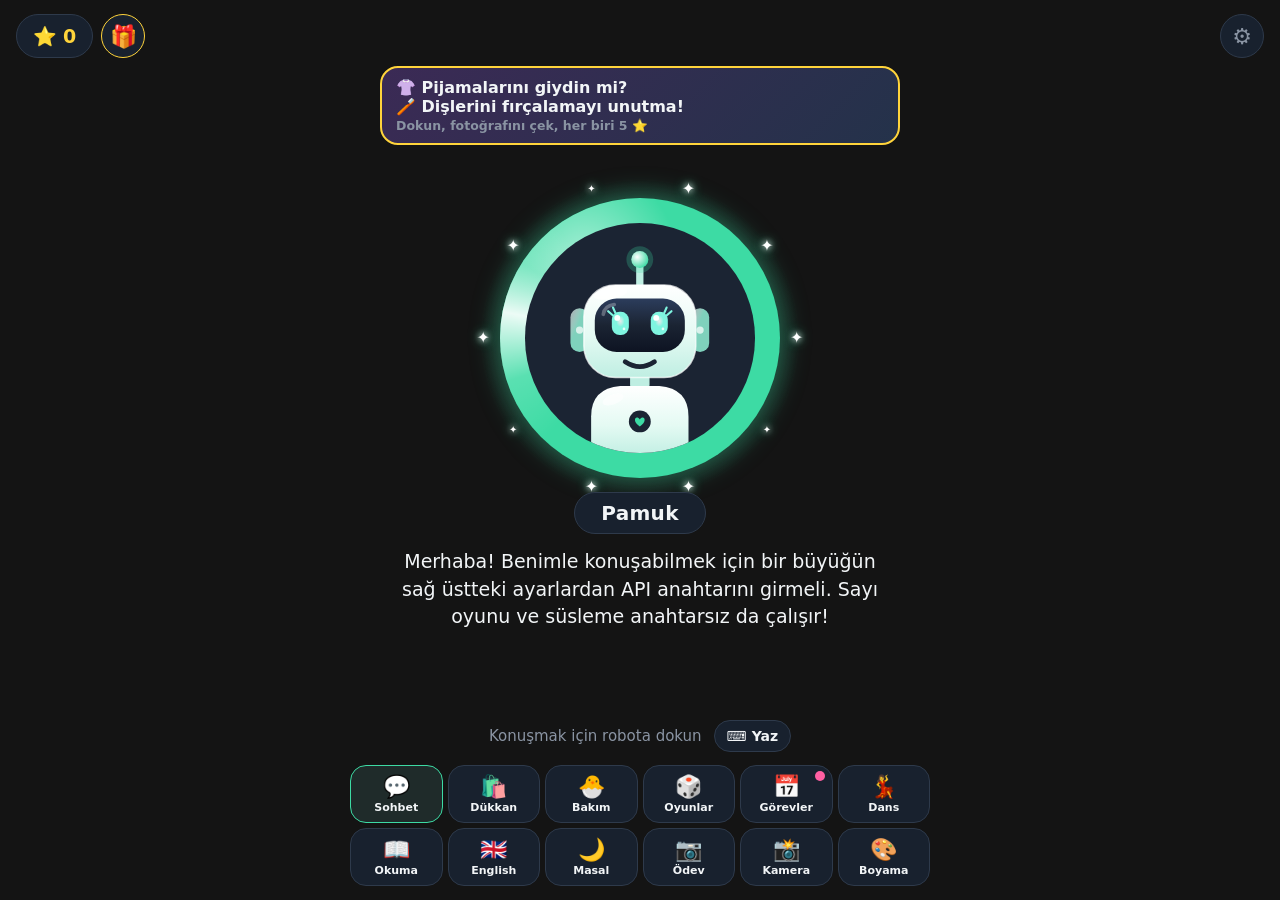
==== assets/index.html @ 16201711 "Oyun animasyonları, okul geneli 1. yazılı tarihleri Co-Authored-By: Claude Opus 5.5 <noreply@anthrop" ====
<!doctype html>
<html lang="tr">
<head>
<meta charset="utf-8">
<meta name="viewport" content="width=device-width, initial-scale=1, maximum-scale=1, user-scalable=no">
<title>Robot Arkadaşım</title>
<style>
  :root {
    --bg: #141414;
    --ring: #3ddba4;
    --ring-glow-base: rgba(61,219,164,.38);
    --ring-listen: #4fb3ff;
    --ring-think: #ffc857;
    --disc: #1b2433;
    --head: #e4faf3;
    --head-shade: #bfeee2;
    --ear: #7fd1bc;
    --visor: #1b2433;
    --eye: #7ff5e0;
    --cheek: #ff9fb8;
    --acc2: #3ddba4;
    --gold: #ffd43b;
    --text: #f2f5f7;
    --muted: #8a94a3;
    --pill: #18212e;
    --pill-border: #2e3a4b;
    --panel: #1a1f27;
    --ring-color: var(--ring);
    --ring-glow: var(--ring-glow-base);
  }
  * { box-sizing: border-box; -webkit-tap-highlight-color: transparent; user-select: none; }
  html, body { margin: 0; height: 100%; background: var(--bg); color: var(--text);
    font-family: "Nunito", "Roboto", system-ui, sans-serif; overflow: hidden; }
  body { display: flex; flex-direction: column; align-items: center; justify-content: center;
    padding: 64px 16px 205px; transition: background .8s; }
  button { font-family: inherit; }

  .top { position: fixed; top: 14px; left: 16px; right: 16px; display: flex; justify-content: space-between; align-items: center; z-index: 2; }
  .gear { width: 44px; height: 44px; border-radius: 50%; border: 1px solid var(--pill-border); background: var(--pill);
    color: var(--muted); display: grid; place-items: center; font-size: 22px; }
  .stars { height: 44px; padding: 0 16px; border-radius: 999px; border: 1px solid var(--pill-border); background: var(--pill);
    color: var(--gold); font-size: 19px; font-weight: 800; display: flex; align-items: center; gap: 6px; }
  .stars.pop { animation: pop .5s ease-out; }
  @keyframes pop { 40% { transform: scale(1.25) } }

  .stage { position: relative; display: flex; flex-direction: column; align-items: center; }
  .bot { position: relative; width: min(60vw, 280px, 38vh); aspect-ratio: 1; animation: float 4s ease-in-out infinite; }
  @keyframes float { 0%,100% { transform: translateY(0) } 50% { transform: translateY(-10px) } }
  .glow { position: absolute; inset: -8%; border-radius: 50%;
    background: radial-gradient(circle, var(--ring-glow) 40%, transparent 70%);
    animation: breathe 3s ease-in-out infinite; }
  @keyframes breathe { 0%,100% { opacity: .5; transform: scale(.96) } 50% { opacity: 1; transform: scale(1.03) } }
  .ring { position: absolute; inset: 0; border-radius: 50%; background: var(--ring-color);
    box-shadow: 0 0 30px var(--ring-glow); transition: background .4s, box-shadow .4s, transform .08s; }
  .disc { position: absolute; inset: 9%; border-radius: 50%; background: var(--disc); overflow: hidden; }
  /* Sparkly ring: a light sweep circles the ring (the disc hides the middle), the glow breathes, and stars twinkle around it. */
  #bot .ring { overflow: hidden; animation: ringGlow 2.6s ease-in-out infinite; }
  #bot .ring::after { content: ""; position: absolute; inset: -2px; border-radius: 50%;
    background: conic-gradient(from 0deg, transparent 0 62%, rgba(255,255,255,.15) 70%, rgba(255,255,255,.9) 78%, rgba(255,255,255,.15) 84%, transparent 90%);
    animation: sweep 3.2s linear infinite; }
  #bot .ring::before { content: ""; position: absolute; inset: 0; border-radius: 50%;
    background: radial-gradient(circle at 30% 22%, rgba(255,255,255,.55), transparent 32%); }
  @keyframes sweep { to { transform: rotate(360deg) } }
  @keyframes ringGlow { 0%,100% { box-shadow: 0 0 18px var(--ring-glow), 0 0 2px #fff inset; } 50% { box-shadow: 0 0 46px var(--ring-glow), 0 0 90px var(--ring-glow), 0 0 4px #fff inset; } }
  .sparkles { position: absolute; inset: -6%; pointer-events: none; animation: sweep 24s linear infinite; }
  .sparkles i { position: absolute; width: 16px; height: 16px; margin: -8px; font-style: normal; animation: twinkleStar 2.2s ease-in-out infinite; }
  .sparkles i::before { content: "✦"; position: absolute; inset: 0; color: #fff; font-size: 16px; line-height: 16px; text-align: center;
    text-shadow: 0 0 6px #fff, 0 0 12px var(--ring-color); }
  .sparkles i.s::before { font-size: 10px; }
  @keyframes twinkleStar { 0%,100% { opacity: 0; transform: scale(.3) rotate(0) } 45%,55% { opacity: 1; transform: scale(1.15) rotate(45deg) } }
  body.sleeping .sparkles, body.sleeping #bot .ring::after { display: none; }
  svg.face { position: absolute; inset: 0; width: 100%; height: 100%; }
  .head-group { transform-origin: 100px 110px; animation: tilt 6s ease-in-out infinite; }
  @keyframes tilt { 0%,100% { transform: rotate(0) } 30% { transform: rotate(-4deg) } 60% { transform: rotate(3deg) } }
  .antenna-tip { animation: blinkTip 2s ease-in-out infinite; }
  @keyframes blinkTip { 0%,100% { opacity: .75 } 50% { opacity: 1; filter: brightness(1.25) } }
  .eyes { transform-origin: 100px 104px; animation: blink 4.5s infinite; }
  @keyframes blink { 0%,92%,100% { transform: scaleY(1) } 95% { transform: scaleY(.1) } }
  .pupils { transition: transform .3s; }
  .cheeks { opacity: 0; transition: opacity .3s; }

  body.listening { --ring-color: var(--ring-listen); --ring-glow: rgba(79,179,255,.4); }
  body.listening .eyes { animation: none; }
  body.listening .eye { transform-box: fill-box; transform-origin: center; transform: scale(1.15); }
  body.thinking { --ring-color: var(--ring-think); --ring-glow: rgba(255,200,87,.35); }
  body.thinking .pupils { animation: look 1.6s ease-in-out infinite; }
  @keyframes look { 0%,100% { transform: translate(-4px,-3px) } 50% { transform: translate(4px,-3px) } }
  body.thinking .ring { animation: spinPulse 1.2s linear infinite; }
  @keyframes spinPulse { 0%,100% { transform: scale(1) } 50% { transform: scale(1.03) } }
  body.speaking .head-group { animation: talkBob .5s ease-in-out infinite; }
  body.speaking .cheeks { opacity: .55; }
  @keyframes talkBob { 0%,100% { transform: translateY(0) } 50% { transform: translateY(-2px) } }
  body.fx-happy .bot { animation: hop .45s ease-out 2; }
  @keyframes hop { 0%,100% { transform: translateY(0) scale(1) } 40% { transform: translateY(-18px) scale(1.04) } }
  body.fx-happy .eye { transform-box: fill-box; transform-origin: center; transform: scaleY(.35); }
  body.fx-happy .cheeks { opacity: .8; }
  body.fx-wow .eye { transform-box: fill-box; transform-origin: center; transform: scale(1.3); }
  body.fx-giggle .head-group { animation: giggle .12s linear infinite; }
  @keyframes giggle { 0%,100% { transform: rotate(-3deg) } 50% { transform: rotate(3deg) } }

  /* bedtime */
  body.night { --bg: #0b1020; --ring-color: #8b7cf6; --ring-glow: rgba(139,124,246,.28); }
  body.night .eye { transform-box: fill-box; transform-origin: center; transform: scaleY(.6); }
  .sky { position: fixed; inset: 0; pointer-events: none; opacity: 0; transition: opacity 1s; }
  body.night .sky { opacity: 1; }
  .sky i { position: absolute; width: 3px; height: 3px; border-radius: 50%; background: #fff; animation: twinkle 3s ease-in-out infinite; }
  @keyframes twinkle { 0%,100% { opacity: .2 } 50% { opacity: .9 } }
  body.sleeping .bot { animation: float 7s ease-in-out infinite; }
  body.sleeping .glow { opacity: .3; animation: none; }
  .zzz { position: absolute; top: 4%; right: 6%; font-size: 26px; font-weight: 800; color: #c4b5fd; display: none; }
  body.sleeping .zzz { display: block; animation: zzz 2.4s ease-in-out infinite; }
  @keyframes zzz { 0% { opacity: 0; transform: translate(0,10px) scale(.7) } 50% { opacity: 1 } 100% { opacity: 0; transform: translate(14px,-24px) scale(1.1) } }

  .name { margin-top: 14px; padding: 8px 26px; border-radius: 999px; background: var(--pill);
    border: 1px solid var(--pill-border); font-weight: 800; font-size: 20px; letter-spacing: .3px; color: var(--text); }

  .bubble { margin-top: 14px; min-height: 56px; max-height: 26vh; overflow-y: auto; max-width: 520px; width: 100%;
    text-align: center; font-size: 19px; line-height: 1.45; padding: 0 8px; }
  .bubble .you { color: var(--muted); font-size: 15px; display: block; margin-bottom: 6px; }
  .bubble .big { font-size: 44px; font-weight: 800; letter-spacing: 1px; }
  .score { color: var(--muted); font-size: 15px; margin-top: 4px; }

  .dock { position: fixed; bottom: 0; left: 0; right: 0; padding: 0 0 14px; }
  .status { display: flex; align-items: center; justify-content: center; gap: 12px; padding: 0 16px 10px; min-height: 48px; }
  .hint { color: var(--muted); font-size: 15px; text-align: center; }
  .thumb { width: 44px; height: 44px; border-radius: 10px; object-fit: cover; border: 2px solid var(--ring); display: none; }
  .thumb.show { display: block; }
  /* Two fixed rows, no sideways scrolling: a slightly moving finger used to scroll the row instead of pressing the button. */
  .modes { display: grid; grid-template-columns: repeat(6, 1fr); gap: 5px; padding: 0 10px; max-width: 600px; margin: 0 auto; }
  .mode { display: flex; flex-direction: column; align-items: center; justify-content: center; gap: 2px; min-width: 0; min-height: 58px;
    padding: 7px 2px 6px; border-radius: 16px; border: 1px solid var(--pill-border); background: var(--pill); color: var(--text);
    font-size: 11px; font-weight: 700; white-space: nowrap; touch-action: manipulation; transition: transform .08s; overflow: hidden; }
  .mode:active { transform: scale(.92); background: #24303f; }
  .mode b { font-size: 22px; line-height: 1.1; font-weight: 400; }
  button { touch-action: manipulation; }
  .mode.on { border-color: var(--ring); background: #1f2b2a; }

  /* sheets */
  .sheet { position: fixed; inset: 0; background: rgba(0,0,0,.6); display: none; align-items: flex-end; justify-content: center; z-index: 10; }
  .sheet.open { display: flex; }
  .panel { width: 100%; max-width: 560px; max-height: 92vh; overflow-y: auto; background: var(--panel);
    border-radius: 22px 22px 0 0; padding: 22px 16px 28px; user-select: text; }
  .panel h2 { margin: 0 0 6px; font-size: 20px; }
  .panel h3 { margin: 22px 0 0; font-size: 15px; color: var(--ring); text-transform: uppercase; letter-spacing: .6px; }
  .panel label { display: block; font-size: 14px; color: var(--muted); margin: 14px 0 6px; }
  .panel input, .panel select { width: 100%; padding: 12px; font-size: 16px; border-radius: 12px;
    border: 1px solid var(--pill-border); background: #10141a; color: var(--text); user-select: text; }
  .panel input[type=range] { padding: 0; }
  .panel .row { display: flex; gap: 10px; }
  .panel .row > div { flex: 1; min-width: 0; }
  .panel small { display: block; color: var(--muted); margin-top: 6px; line-height: 1.4; }
  .btns { display: flex; gap: 10px; margin-top: 18px; }
  .btn { flex: 1; padding: 14px; border-radius: 14px; border: 0; font-size: 16px; font-weight: 700; }
  .btn.primary { background: var(--ring); color: #10141a; }
  .btn.ghost { background: #2a3240; color: var(--text); }
  .link { color: var(--ring); background: none; border: 0; padding: 0; font-size: 14px; margin-top: 10px; }
  .chips { display: flex; flex-wrap: wrap; gap: 8px; margin-top: 8px; }
  .chip { padding: 8px 12px; border-radius: 999px; background: #2a3240; color: var(--text); border: 0; font-size: 14px; }
  .mem { display: flex; align-items: center; gap: 8px; padding: 8px 0; border-bottom: 1px solid #252c38; font-size: 15px; }
  .mem span { flex: 1; }
  .mem button { background: #2a3240; color: var(--muted); border: 0; border-radius: 8px; width: 32px; height: 32px; font-size: 16px; }

  .swatches { display: flex; flex-wrap: wrap; gap: 12px; margin-top: 10px; }
  .swatch { width: 46px; height: 46px; border-radius: 50%; border: 3px solid transparent; }
  .swatch.on { border-color: #fff; }
  .grid { display: grid; grid-template-columns: repeat(auto-fill, minmax(96px, 1fr)); gap: 10px; margin-top: 10px; }
  .tile { border-radius: 16px; background: #222936; border: 2px solid transparent; padding: 12px 6px; text-align: center; color: var(--text); font-size: 13px; font-weight: 700; }
  .tile b { display: block; font-size: 32px; font-weight: 400; margin-bottom: 4px; }
  .tile.on { border-color: var(--ring); }
  .tile.locked { opacity: .45; }
  .tile small { color: var(--muted); font-weight: 600; margin-top: 2px; }
  .preview { width: 140px; aspect-ratio: 1; position: relative; margin: 6px auto 0; }

  .gift { width: 44px; height: 44px; border-radius: 50%; border: 1px solid var(--gold); background: var(--pill); font-size: 22px;
    display: none; place-items: center; animation: wiggle 1.2s ease-in-out infinite; }
  .gift.show { display: grid; }
  @keyframes wiggle { 0%,100% { transform: rotate(0) } 20% { transform: rotate(-14deg) } 40% { transform: rotate(12deg) } 60% { transform: rotate(-6deg) } }
  .topLeft { display: flex; gap: 8px; }

  /* shop */
  .tabs { display: flex; gap: 8px; margin-top: 12px; overflow-x: auto; }
  .tab { flex: none; padding: 9px 14px; border-radius: 999px; border: 0; background: #2a3240; color: var(--text); font-size: 15px; font-weight: 700; }
  .tab.on { background: var(--ring); color: #10141a; }
  .shopPreview { width: 170px; aspect-ratio: 1; position: relative; margin: 8px auto 0; }
  .price { color: var(--gold); font-weight: 800; }
  .tile.owned small { color: var(--ring); }
  .tile { position: relative; }
  .newTag { position: absolute; top: 6px; right: 6px; font-style: normal; font-size: 10px; font-weight: 900; letter-spacing: .5px;
    background: #ff5fa2; color: #fff; border-radius: 6px; padding: 2px 5px; }
  .shopBar { position: sticky; bottom: -28px; background: var(--panel); padding: 12px 0 4px; }

  /* memory game */
  .cards { display: grid; grid-template-columns: repeat(4, 1fr); gap: 10px; margin-top: 14px; }
  .card { aspect-ratio: 3/4; border-radius: 14px; border: 0; font-size: 34px; background: linear-gradient(135deg, var(--ring), #a78bfa);
    color: transparent; transition: transform .25s; }
  .card.up, .card.done { background: #f8f9fa; color: initial; transform: rotateY(180deg) scaleX(-1); }
  .card.done { opacity: .55; }

  /* pet beside the robot */
  .pet { position: absolute; right: -16%; bottom: -2%; font-size: clamp(34px, 12vw, 58px); line-height: 1; z-index: 3; display: none;
    animation: petBob 1.7s ease-in-out infinite; filter: drop-shadow(0 5px 4px rgba(0,0,0,.45)); background: none; border: 0; padding: 0; }
  .pet.show { display: block; }
  @keyframes petBob { 0%,100% { transform: translateY(0) rotate(-4deg) } 50% { transform: translateY(-8px) rotate(4deg) } }
  body.dancing .pet { animation: petDance .45s ease-in-out infinite; }
  @keyframes petDance { 0%,100% { transform: translateY(0) rotate(-14deg) } 50% { transform: translateY(-18px) rotate(14deg) } }
  .heartPop { position: fixed; font-size: 26px; pointer-events: none; z-index: 25; animation: heartUp 1.2s ease-out forwards; }
  @keyframes heartUp { to { transform: translateY(-90px) scale(1.4); opacity: 0; } }
  .mode { position: relative; }
  .mode .dot { position: absolute; top: 5px; right: 7px; width: 10px; height: 10px; border-radius: 50%; background: #ff5fa2; box-shadow: 0 0 0 2px var(--pill); display: none; }
  .mode .dot.show { display: block; }

  /* care */
  .careTop { display: flex; gap: 14px; align-items: center; margin-top: 10px; }
  .careBot { width: 120px; flex: none; aspect-ratio: 1; position: relative; }
  .careBot.sleepy svg .eyes { display: none; }
  .careBot.sleepy svg .sleep-eyes { display: inline; }
  .bars { flex: 1; display: flex; flex-direction: column; gap: 10px; }
  .bar { font-size: 14px; font-weight: 700; }
  .bar .track { height: 12px; border-radius: 99px; background: #10141a; margin-top: 4px; overflow: hidden; }
  .bar .fill { height: 100%; border-radius: 99px; transition: width .5s; }
  .flyFood { position: fixed; font-size: 40px; z-index: 30; pointer-events: none; transition: transform .7s cubic-bezier(.4,-0.3,.6,1), opacity .7s; }

  /* painting */
  .paintCanvas { width: 100%; aspect-ratio: 1; background: #fff; border-radius: 16px; touch-action: none; display: block; margin-top: 10px; }
  .colors { display: flex; flex-wrap: wrap; gap: 8px; margin-top: 10px; }
  .colors button { width: 36px; height: 36px; border-radius: 50%; border: 3px solid transparent; }
  .colors button.on { border-color: #fff; transform: scale(1.12); }
  .tools { display: flex; gap: 8px; margin-top: 10px; flex-wrap: wrap; }
  .tools button { flex: 1; min-width: 70px; padding: 10px 6px; border-radius: 12px; border: 0; background: #2a3240; color: var(--text); font-size: 14px; font-weight: 700; }
  .tools button.on { background: var(--ring); color: #10141a; }

  /* tasks & routine */
  .task { display: flex; align-items: center; gap: 12px; padding: 12px; border-radius: 14px; background: #222936; margin-top: 8px; }
  .task b { font-size: 28px; font-weight: 400; }
  .task .info { flex: 1; font-size: 15px; font-weight: 700; }
  .task .info small { display: block; color: var(--muted); font-weight: 600; margin-top: 2px; }
  .task.done { background: #1f3a32; }
  .task .check { font-size: 22px; }
  .routineItem { width: 100%; text-align: left; border: 0; color: var(--text); }

  /* story books */
  .book { display: flex; gap: 12px; align-items: center; padding: 12px; border-radius: 14px; background: #222936; margin-top: 8px; width: 100%; border: 0; color: var(--text); text-align: left; }
  .book b { font-size: 26px; font-weight: 400; letter-spacing: 2px; }
  .book span { flex: 1; font-weight: 700; }
  .book small { display: block; color: var(--muted); font-weight: 600; }
  .reader .cover { text-align: center; font-size: 48px; letter-spacing: 6px; margin: 6px 0; }
  .reader h2 { text-align: center; }
  .reader p { font-size: 17px; line-height: 1.6; margin: 8px 0; }
  .reader p.kid { color: #ffb3d9; font-style: italic; }

  /* number pad for the number game (when the microphone doesn't catch the answer) */
  .numpad { display: none; grid-template-columns: repeat(7, 1fr); gap: 5px; padding: 0 10px 8px; max-width: 600px; margin: 0 auto; }
  body.numpadOn .numpad { display: grid; }
  body.numpadOn { padding-bottom: 290px; }
  body.numpadOn .status { display: none; }
  .numpad button { border: 1px solid var(--pill-border); background: #222936; color: var(--text); border-radius: 12px; font-size: 21px; font-weight: 800; padding: 8px 0; touch-action: manipulation; }
  .numpad button:active { transform: scale(.92); }
  .numpad .ok { background: var(--ring); color: #10141a; grid-column: span 2; }
  .sayNow { font-size: 18px; font-weight: 800; color: var(--ring-listen); margin-top: 6px; animation: pulseSay 1s ease-in-out infinite; }
  @keyframes pulseSay { 50% { transform: scale(1.12); } }
  .heard { color: var(--muted); font-size: 14px; margin-top: 4px; }

  /* routine reminder on the main screen */
  .reminder { position: fixed; top: 66px; left: 16px; right: 16px; max-width: 520px; margin: 0 auto; z-index: 3; display: none;
    background: linear-gradient(135deg, #3b2a55, #24324a); border: 2px solid var(--gold); border-radius: 18px; padding: 10px 14px;
    color: var(--text); font-size: 16px; font-weight: 800; text-align: left; animation: remind 1.6s ease-in-out infinite; }
  .reminder.show { display: block; }
  .reminder small { display: block; font-weight: 600; color: var(--muted); font-size: 12.5px; margin-top: 2px; }
  @keyframes remind { 0%,100% { box-shadow: 0 0 0 0 rgba(255,212,59,.5); } 50% { box-shadow: 0 0 0 8px rgba(255,212,59,0); } }
  body.reminding .stage { margin-top: 70px; }
  /* During the number game the reminder shrinks to one line and the robot gets smaller to make room for the keys. */
  body.numpadOn .reminder { padding: 6px 12px; font-size: 13.5px; white-space: nowrap; overflow: hidden; text-overflow: ellipsis; }
  body.numpadOn .reminder br { display: none; }
  body.numpadOn .reminder small { display: none; }
  body.numpadOn.reminding .stage { margin-top: 34px; }
  body.numpadOn .bot { width: min(50vw, 230px, 28vh); }

  /* typing instead of talking, and the English/Turkish microphone switch */
  .miniBtn { border: 1px solid var(--pill-border); background: var(--pill); color: var(--text); border-radius: 999px; padding: 7px 12px; font-size: 14px; font-weight: 700; display: none; flex: none; }
  .miniBtn.show { display: inline-block; }
  .typeRow { display: none; gap: 8px; padding: 0 12px 8px; max-width: 600px; margin: 0 auto; }
  body.typing .typeRow { display: flex; }
  .typeRow input { flex: 1; min-width: 0; padding: 12px 14px; font-size: 17px; border-radius: 14px; border: 1px solid var(--pill-border); background: #10141a; color: var(--text); user-select: text; }
  .typeRow button { border: 0; border-radius: 14px; background: var(--ring); color: #10141a; font-size: 20px; padding: 0 18px; font-weight: 800; }

  /* tap games */
  .qText { font-size: 19px; font-weight: 800; line-height: 1.45; margin: 12px 0; text-align: center; }
  .qEmoji { font-size: 72px; text-align: center; line-height: 1.1; margin-top: 6px; }
  .choices { display: grid; grid-template-columns: 1fr 1fr; gap: 10px; margin-top: 8px; }
  .choice { padding: 16px 8px; min-height: 64px; font-size: 16px; font-weight: 700; border-radius: 16px; border: 2px solid transparent; background: #222936; color: var(--text); touch-action: manipulation; }
  .choice.big { font-size: 44px; padding: 8px; }
  .choice.right { background: #2b8a3e; border-color: #8ce99a; }
  .choice.wrong { background: #a61e4d; }
  .explain { display: block; text-align: center; margin-top: 10px; font-size: 15px; color: var(--muted); }
  .slots { display: flex; justify-content: center; gap: 6px; flex-wrap: wrap; margin: 12px 0; min-height: 52px; }
  .slot { width: 40px; height: 48px; border-radius: 10px; border: 2px dashed var(--pill-border); display: grid; place-items: center; font-size: 24px; font-weight: 900; }
  .slot.filled { border-style: solid; border-color: var(--ring); }
  .slots.shake { animation: shake .4s; }
  @keyframes shake { 25% { transform: translateX(-8px) } 75% { transform: translateX(8px) } }
  .tiles { display: flex; justify-content: center; gap: 8px; flex-wrap: wrap; }
  .tileL { width: 46px; height: 52px; border-radius: 12px; border: 0; background: #ffd43b; color: #1b2433; font-size: 24px; font-weight: 900; box-shadow: 0 4px 0 #f08c00; touch-action: manipulation; }
  .tileL:disabled { opacity: .25; box-shadow: none; }
  .pads { display: grid; grid-template-columns: 1fr 1fr; gap: 12px; margin: 14px auto 0; max-width: 340px; }
  .pad { aspect-ratio: 1; border-radius: 26px; border: 0; opacity: .45; transition: opacity .1s, transform .1s; touch-action: manipulation; }
  .pad.lit { opacity: 1; transform: scale(1.05); box-shadow: 0 0 30px currentColor; }
  .figure { position: fixed; top: 64px; left: 12px; right: 12px; max-width: 460px; margin: 0 auto; z-index: 6; display: none;
    background: #fff; color: #1b2433; border-radius: 18px; padding: 10px 10px 8px; box-shadow: 0 10px 30px rgba(0,0,0,.45); }
  .figure.show { display: block; animation: pop .3s ease-out; }
  .figure svg { display: block; width: 100%; height: auto; max-height: 40vh; }
  .figure.big svg { max-height: 78vh; }
  .figure .figX { position: absolute; top: 6px; right: 6px; width: 34px; height: 34px; border-radius: 50%; border: 0; background: #1b2433; color: #fff; font-size: 18px; }
  .figure small { display: block; text-align: center; color: #667; font-size: 12px; margin-top: 4px; }
  .examCard { background: rgba(255,255,255,.06); border-radius: 16px; padding: 12px; margin-top: 12px; }
  .examCard.national { background: rgba(255,212,59,.1); }
  .examCard.soon { box-shadow: 0 0 0 2px #ffd43b inset; }
  .examCard small { display: block; margin-top: 4px; }
  .examTop { display: flex; justify-content: space-between; align-items: center; gap: 8px; font-size: 16px; }
  .examDays { background: #ffd43b; color: #1b2433; font-weight: 800; border-radius: 999px; padding: 3px 10px; font-size: 13px; white-space: nowrap; }
  .examPlan { margin-top: 8px; font-weight: 700; color: #b2f2bb; }
  .chips { display: flex; flex-wrap: wrap; gap: 6px; margin-top: 8px; }
  .chip { border: 0; border-radius: 999px; padding: 7px 11px; background: rgba(255,255,255,.12); color: inherit; font: inherit; font-size: 13px; }
  .chip.on { background: #3ddba4; color: #1b2433; font-weight: 800; }
  .unitHead { margin: 14px 0 0; font-size: 15px; opacity: .85; }
  .topicTabs { display: flex; gap: 8px; overflow-x: auto; margin-top: 10px; padding-bottom: 4px; }

  /* party effects */
  .party { position: fixed; inset: 0; pointer-events: none; z-index: 5; overflow: hidden; display: none; }
  body.partying .party { display: block; }
  body.arOn .party { z-index: 35; }
  .lights { position: absolute; inset: -60%; opacity: .4; animation: sweep 5s linear infinite; will-change: transform;
    background: conic-gradient(from 0deg, rgba(255,0,140,.35), transparent 12%, rgba(0,200,255,.35) 25%, transparent 37%, rgba(255,220,0,.35) 50%, transparent 62%, rgba(120,255,120,.35) 75%, transparent 87%, rgba(255,0,140,.35)); }
  /* Soft spots drawn with gradients instead of blur filters and blend modes, which are very slow on phones. */
  .spot { position: absolute; width: 80vw; height: 80vw; border-radius: 50%; opacity: .5; animation: spotMove 2.6s ease-in-out infinite alternate; will-change: transform; }
  .spot.a { background: radial-gradient(circle, rgba(255,79,216,.55), transparent 65%); left: -25vw; top: 8vh; }
  .spot.b { background: radial-gradient(circle, rgba(59,201,255,.55), transparent 65%); right: -25vw; top: 33vh; animation-delay: -1.3s; }
  @keyframes spotMove { to { transform: translate(30vw, -12vh) scale(1.2); } }
  .discoball { position: absolute; top: -4px; left: calc(50% - 30px); font-size: 60px; transform-origin: 50% -60px; animation: swing 1.1s ease-in-out infinite alternate; text-shadow: 0 0 14px #fff; will-change: transform; }
  @keyframes swing { from { transform: rotate(-14deg) } to { transform: rotate(14deg) } }
  .confetti { position: absolute; top: -20px; width: 8px; height: 14px; border-radius: 2px; animation: fall linear forwards; will-change: transform; }
  @keyframes fall { to { transform: translateY(115vh) rotate(800deg); } }
  .balloon { position: absolute; bottom: -70px; font-size: 44px; animation: rise 6s linear forwards; will-change: transform; }
  @keyframes rise { to { transform: translateY(-125vh) translateX(40px) rotate(10deg); } }
  #bot .ring.beat { transform: scale(1.07); }
  .party.beat .flashBg { opacity: .14; }
  /* Over the live camera only the light-weight effects stay. */
  body.arOn .lights, body.arOn .spot, body.arOn .flashBg { display: none; }
  body.arOn .discoball { text-shadow: none; }
  .flashBg { position: absolute; inset: 0; background: #fff; opacity: 0; transition: opacity .12s; }
  body.dancing.d2 .bot, body.dancing.d2 .arBody { animation: hopSpin .9s ease-in-out infinite; }
  @keyframes hopSpin { 0%,100% { transform: translateY(0) rotate(0) } 25% { transform: translateY(-20px) rotate(-9deg) } 50% { transform: translateY(0) rotate(0) } 75% { transform: translateY(-20px) rotate(9deg) } }
  body.dancing.d3 .bot, body.dancing.d3 .arBody { animation: sideStep .8s ease-in-out infinite; }
  @keyframes sideStep { 0%,100% { transform: translateX(-18px) rotate(-6deg) } 50% { transform: translateX(18px) rotate(6deg) } }

  /* camera view: the robot standing in the real world */
  .ar { position: fixed; inset: 0; z-index: 30; background: #000; display: none; touch-action: none; }
  body.arOn .ar { display: block; }
  .ar video { position: absolute; inset: 0; width: 100%; height: 100%; object-fit: cover; }
  .arStage { position: absolute; inset: 0; }
  .arBot { position: absolute; left: 0; top: 0; transform-origin: 50% 100%; }
  .arBody { width: 100%; animation: float 3s ease-in-out infinite; transform-origin: 50% 90%; }
  .arBody svg.face { position: static; display: block; width: 100%; height: auto; }
  .arFlip { transition: transform .25s; }
  .arShadow { position: absolute; left: 18%; right: 18%; bottom: -3%; height: 9%; border-radius: 50%; background: radial-gradient(rgba(0,0,0,.45), transparent 70%); }
  .arBot.jump .arBody { animation: hop .45s ease-out 2; }
  .arBot.walking .arBody { animation: sideStep .7s ease-in-out infinite; }
  body.dancing.d1 .arBody { animation: dance .46s ease-in-out infinite; }
  .arTop { position: absolute; top: 12px; left: 12px; right: 12px; display: flex; align-items: center; gap: 10px; z-index: 40; }
  .arTop button { width: 46px; height: 46px; border-radius: 50%; border: 0; background: rgba(0,0,0,.5); color: #fff; font-size: 22px; flex: none; }
  .arTop span { flex: 1; text-align: center; color: #fff; font-size: 14px; text-shadow: 0 1px 4px #000; }
  .arBar { position: absolute; left: 10px; right: 10px; bottom: 14px; display: grid; grid-template-columns: repeat(6, 1fr); gap: 6px; z-index: 40; }
  .arBar button { border: 0; border-radius: 16px; background: rgba(0,0,0,.55); color: #fff; font-size: 11.5px; font-weight: 700; padding: 8px 2px 6px; display: flex; flex-direction: column; align-items: center; gap: 2px; }
  .arBar button b { font-size: 22px; font-weight: 400; }
  .arBar button.on { background: rgba(61,219,164,.75); color: #10141a; }
  .arFlash { position: absolute; inset: 0; background: #fff; opacity: 0; pointer-events: none; z-index: 45; transition: opacity .3s; }
  .arFlash.go { opacity: .9; transition: none; }
  .arShot { position: absolute; inset: 0; z-index: 50; background: rgba(0,0,0,.85); display: none; flex-direction: column; align-items: center; justify-content: center; padding: 16px; gap: 10px; }
  .arShot.show { display: flex; }
  .arShot img { max-width: 100%; max-height: 72vh; border-radius: 16px; border: 3px solid #fff; }
  .arShot small { color: #fff; text-align: center; }
  .arMsg { position: absolute; left: 16px; right: 16px; top: 40%; text-align: center; color: #fff; font-size: 17px; line-height: 1.5; z-index: 41; }

  /* dance */
  body.dancing .bot { animation: dance .46s ease-in-out infinite; }
  @keyframes dance { 0%,100% { transform: rotate(-9deg) translateY(0) } 50% { transform: rotate(9deg) translateY(-16px) } }
  body.dancing .ring { animation: hue 1.8s linear infinite; }
  @keyframes hue { to { filter: hue-rotate(360deg) } }
  body.dancing .eye { transform-box: fill-box; transform-origin: center; transform: scaleY(.35); }
  .notes { position: fixed; inset: 0; pointer-events: none; }
  .notes span { position: absolute; font-size: 28px; animation: noteUp 2.2s ease-out forwards; }
  @keyframes noteUp { from { opacity: 1; transform: translateY(0) } to { opacity: 0; transform: translateY(-160px) rotate(25deg) } }

  .celebrate { position: fixed; inset: 0; display: none; align-items: center; justify-content: center; z-index: 20; pointer-events: none; }
  .celebrate.show { display: flex; }
  .celebrate div { background: var(--panel); border: 2px solid var(--gold); border-radius: 24px; padding: 22px 30px; text-align: center;
    animation: celebrateIn .5s cubic-bezier(.2,1.6,.4,1); box-shadow: 0 10px 40px rgba(0,0,0,.5); }
  .celebrate b { display: block; font-size: 64px; }
  .celebrate span { font-size: 20px; font-weight: 800; }
  @keyframes celebrateIn { from { transform: scale(.3); opacity: 0 } }
</style>
<script src="robot.js"></script>
<script src="sfx.js"></script>
</head>
<body>
  <div class="sky" id="sky"></div>
  <div class="top">
    <div class="topLeft">
      <button class="stars" id="stars" aria-label="Yıldızlar ve rozetler">⭐ <span id="starCount">0</span></button>
      <button class="gift" id="gift" aria-label="Günlük hediye">🎁</button>
    </div>
    <button class="gear" id="gear" aria-label="Ebeveyn ayarları">⚙</button>
  </div>

  <div class="stage">
    <div class="bot" id="bot">
      <div class="glow"></div>
      <div class="ring" id="ring"></div>
      <div class="disc" id="disc"></div>
      <div class="sparkles" id="sparkles"></div>
      <div class="zzz">z z</div>
      <button class="pet" id="pet" aria-label="Evcil hayvan"></button>
    </div>
    <button class="name" id="name" aria-label="Robotun adını değiştir">Pamuk</button>
  </div>

  <button class="reminder" id="reminder"></button>
  <div class="figure" id="figure"><button class="figX" id="figX" aria-label="Şekli kapat">✕</button><div id="figBody"></div><small>Büyütmek için dokun</small></div>
  <div class="bubble" id="bubble"></div>

  <div class="dock">
    <div class="typeRow" id="typeRow"><input id="typeBox" placeholder="Buraya yaz…" autocomplete="off" enterkeyhint="send"><button id="typeSend" aria-label="Gönder">➤</button></div>
    <div class="numpad" id="numpad">
      <button>1</button><button>2</button><button>3</button><button>4</button><button>5</button><button>6</button><button data-k="del">⌫</button>
      <button>7</button><button>8</button><button>9</button><button>0</button><button data-k="neg">−</button><button class="ok" data-k="ok">✓</button>
    </div>
    <div class="status">
      <img class="thumb" id="thumb" alt="Ödev fotoğrafı">
      <button class="miniBtn" id="langBtn">🎤 English</button>
      <div class="hint" id="hint">Konuşmak için robota dokun</div>
      <button class="miniBtn" id="typeBtn" aria-label="Yazarak cevap ver">⌨️ Yaz</button>
    </div>
    <div class="modes" id="modes">
      <button class="mode on" data-mode="chat"><b>💬</b>Sohbet</button>
      <button class="mode" id="shopBtn"><b>🛍️</b>Dükkan</button>
      <button class="mode" id="careBtn"><b>🐣</b>Bakım<i class="dot" id="careDot"></i></button>
      <button class="mode" id="gamesBtn"><b>🎲</b>Oyunlar</button>
      <button class="mode" id="tasksBtn"><b>📅</b>Görevler<i class="dot" id="tasksDot"></i></button>
      <button class="mode" id="danceBtn"><b>💃</b>Dans</button>
      <button class="mode" data-mode="read"><b>📖</b>Okuma</button>
      <button class="mode" data-mode="english"><b>🇬🇧</b>English</button>
      <button class="mode" id="storyBtn" data-group="story cowrite"><b>🌙</b>Masal</button>
      <button class="mode" id="cam"><b>📷</b>Ödev</button>
      <button class="mode" id="arBtn"><b>📸</b>Kamera</button>
      <button class="mode" id="paintBtn"><b>🎨</b>Boyama</button>
    </div>
  </div>

  <div class="notes" id="notes"></div>
  <div class="party" id="party"><div class="flashBg"></div><div class="lights"></div><div class="spot a"></div><div class="spot b"></div><div class="discoball">🪩</div><div id="partyBits"></div></div>

  <!-- camera view -->
  <div class="ar" id="ar">
    <video id="arVideo" autoplay playsinline muted></video>
    <div class="arStage" id="arStage">
      <div class="arBot" id="arBot"><div class="arShadow"></div><div class="arFlip" id="arFlipBox"><div class="arBody" id="arBody"></div></div><div class="pet" id="arPet" style="right:-30%;bottom:-4%"></div></div>
    </div>
    <div class="arMsg" id="arMsg"></div>
    <div class="arTop"><button id="arClose" aria-label="Kapat">✕</button><span id="arHint">Robotu sürükle · iki parmakla büyüt</span><button id="arSwitch" aria-label="Kamerayı çevir">🔄</button></div>
    <div class="arBar">
      <button data-ar="dance"><b>💃</b>Dans</button>
      <button data-ar="wave"><b>👋</b>Selam</button>
      <button data-ar="walk"><b>🚶</b>Gez</button>
      <button data-ar="smaller"><b>➖</b>Küçült</button>
      <button data-ar="bigger"><b>➕</b>Büyüt</button>
      <button data-ar="photo"><b>📸</b>Foto</button>
    </div>
    <div class="arFlash" id="arFlash"></div>
    <div class="arShot" id="arShot"><img id="arShotImg" alt="Robotlu fotoğraf"><small id="arShotMsg"></small><button class="btn ghost" id="arShotClose" style="flex:none;padding:12px 30px">Tamam</button></div>
  </div>
  <div class="celebrate" id="celebrate"><div><b id="celIcon">🏆</b><span id="celText"></span></div></div>

  <!-- stars & badges (for the child) -->
  <div class="sheet" id="badgeSheet">
    <div class="panel">
      <h2>⭐ <span id="badgeStars">0</span> yıldızın var</h2>
      <small id="nextUnlock"></small>
      <h3>Rozetler</h3>
      <div class="grid" id="badgeGrid"></div>
      <div class="btns"><button class="btn primary" data-close>Kapat</button></div>
    </div>
  </div>

  <!-- clothes shop (for the child) -->
  <div class="sheet" id="shopSheet">
    <div class="panel">
      <h2>🛍️ Pamuk'un Dükkanı · <span class="price">⭐ <span id="shopCoins">0</span></span></h2>
      <div class="shopPreview"><div class="ring" style="inset:0"></div><div class="disc" id="shopDisc"></div><div class="pet" id="shopPet"></div></div>
      <div class="tabs" id="shopTabs">
        <button class="tab on" data-tab="outfit">👗 Kıyafet</button>
        <button class="tab" data-tab="head">🎀 Baş</button>
        <button class="tab" data-tab="face">👓 Yüz</button>
        <button class="tab" data-tab="pet">🐾 Hayvan</button>
        <button class="tab" data-tab="color">🎨 Renk</button>
      </div>
      <div id="shopBody"></div>
      <div class="shopBar">
        <div class="btns" style="margin-top:0">
          <button class="btn ghost" id="shopClose">Kapat</button>
          <button class="btn primary" id="shopAction" style="display:none"></button>
        </div>
      </div>
    </div>
  </div>

  <!-- games -->
  <div class="sheet" id="gamesSheet">
    <div class="panel">
      <h2>🎲 Oyunlar</h2>
      <div class="grid">
        <button class="tile" data-mode="game"><b>🔢</b>Sayılar<small>Sayı soruları</small></button>
        <button class="tile" data-mode="riddle"><b>🧩</b>Bilmece<small>5 bilmece</small></button>
        <button class="tile" id="examBtn"><b>📝</b>Sınavlarım<small>Tüm dersler</small></button>
        <button class="tile" data-mode="letters"><b>🔤</b>Harfler<small>Harf ve kelime</small></button>
        <button class="tile" id="memoryBtn"><b>🃏</b>Hafıza<small>Eşini bul</small></button>
        <button class="tile" id="quizBtn"><b>🏆</b>Bilgi yarışması<small>~100 soru</small></button>
        <button class="tile" id="wordsBtn"><b>🇬🇧</b>Kelime kartları<small>İngilizce</small></button>
        <button class="tile" id="anagramBtn"><b>🔠</b>Kelime avı<small>Harfleri diz</small></button>
        <button class="tile" id="simonBtn"><b>🎨</b>Renk hafızası<small>Sırayı tekrarla</small></button>
        <button class="tile" id="lessonBtn"><b>🎓</b>Mini ders<small>6. sınıf konuları</small></button>
      </div>
      <div class="btns"><button class="btn ghost" data-close>Kapat</button></div>
    </div>
  </div>

  <!-- stories -->
  <div class="sheet" id="storySheet">
    <div class="panel">
      <h2>🌙 Masal</h2>
      <div class="grid">
        <button class="tile" data-mode="story"><b>🌙</b>Pamuk anlatsın<small>Uyku masalı</small></button>
        <button class="tile" data-mode="cowrite"><b>✍️</b>Birlikte yazalım<small>Sırayla anlatın</small></button>
        <button class="tile" id="booksBtn"><b>📚</b>Masallarım<small id="booksCount">0 masal</small></button>
      </div>
      <div class="btns"><button class="btn ghost" data-close>Kapat</button></div>
    </div>
  </div>
  <div class="sheet" id="booksSheet">
    <div class="panel">
      <h2>📚 Masallarım</h2>
      <div id="booksList"></div>
      <div class="btns"><button class="btn ghost" data-close>Kapat</button></div>
    </div>
  </div>
  <div class="sheet" id="readerSheet">
    <div class="panel reader">
      <div class="cover" id="readerCover"></div>
      <h2 id="readerTitle"></h2>
      <div id="readerText"></div>
      <div class="btns"><button class="btn ghost" id="readerDelete">🗑️ Sil</button><button class="btn primary" id="readerRead">🔊 Pamuk okusun</button></div>
      <div class="btns"><button class="btn ghost" data-close>Kapat</button></div>
    </div>
  </div>

  <!-- robot care -->
  <div class="sheet" id="careSheet">
    <div class="panel">
      <h2>🐣 <span id="careName">Pamuk'a</span> bak · <span class="price">⭐ <span id="careCoins">0</span></span></h2>
      <div class="careTop">
        <div class="careBot" id="careBot"><div class="ring" style="inset:0"></div><div class="disc" id="careDisc"></div></div>
        <div class="bars">
          <div class="bar">🍎 Tokluk<div class="track"><div class="fill" id="barHunger" style="background:#ff922b"></div></div></div>
          <div class="bar">⚡ Enerji<div class="track"><div class="fill" id="barEnergy" style="background:#4fb3ff"></div></div></div>
          <div class="bar">💖 Mutluluk<div class="track"><div class="fill" id="barJoy" style="background:#ff5fa2"></div></div></div>
        </div>
      </div>
      <small id="careMood"></small>
      <h3>Yiyecek ver</h3>
      <div class="grid" id="foodGrid"></div>
      <h3>Bakım</h3>
      <div class="tools">
        <button id="careSleep">😴 Uyut</button>
        <button id="careBath">🛁 Banyo</button>
        <button id="carePet">💕 Sev</button>
      </div>
      <div class="btns"><button class="btn ghost" data-close>Kapat</button></div>
    </div>
  </div>

  <!-- painting -->
  <div class="sheet" id="paintSheet">
    <div class="panel">
      <h2>🎨 Boyama</h2>
      <div class="tabs" id="paintPics"></div>
      <canvas class="paintCanvas" id="paintCanvas" width="600" height="600"></canvas>
      <div class="colors" id="paintColors"></div>
      <div class="tools">
        <button id="toolFill" class="on">🪣 Doldur</button>
        <button id="toolBrush">🖌️ Fırça</button>
        <button id="toolUndo">↩️ Geri</button>
        <button id="toolSave">💾 Kaydet</button>
      </div>
      <small id="paintMsg">Bir renk seç, boyamak istediğin yere dokun!</small>
      <div class="btns"><button class="btn ghost" data-close>Kapat</button></div>
    </div>
  </div>

  <!-- daily tasks & routine -->
  <div class="sheet" id="tasksSheet">
    <div class="panel">
      <h2>📅 Bugünün görevleri</h2>
      <div id="taskList"></div>
      <button class="btn primary" id="claimReward" style="width:100%;margin-top:12px;display:none">🎁 Ödülünü al!</button>
      <h3 id="routineTitle">Rutin</h3>
      <div id="routineList"></div>
      <small id="routineNote"></small>
      <div class="btns"><button class="btn ghost" data-close>Kapat</button></div>
    </div>
  </div>

  <!-- tap games share this sheet -->
  <div class="sheet" id="playSheet">
    <div class="panel">
      <h2 id="playTitle"></h2>
      <small id="playInfo"></small>
      <div id="playBody"></div>
      <div class="btns"><button class="btn ghost" id="playClose">Kapat</button></div>
    </div>
  </div>

  <!-- memory card game -->
  <div class="sheet" id="memorySheet">
    <div class="panel">
      <h2>🃏 Hafıza oyunu · <span class="price">⭐ <span id="memStars">0</span></span></h2>
      <small id="memoryInfo">Aynı resimleri bul! Kartlara dokun.</small>
      <div class="cards" id="cards"></div>
      <div class="btns"><button class="btn ghost" data-close>Kapat</button><button class="btn primary" id="memoryAgain">Yeniden</button></div>
    </div>
  </div>

  <!-- parent settings -->
  <div class="sheet" id="sheet">
    <div class="panel">
      <h2>Ebeveyn ayarları</h2>

      <h3>Yapay zeka</h3>
      <label for="apiKey">Claude API anahtarı</label>
      <input id="apiKey" type="password" placeholder="sk-ant-..." autocomplete="off">
      <small>console.anthropic.com adresinden alınır. Orada aylık harcama limiti koymanızı öneririm.</small>
      <label for="model">Model</label>
      <select id="model">
        <option value="claude-haiku-5-5">Haiku 5.5 (hızlı, ekonomik)</option>
        <option value="claude-sonnet-5-5">Sonnet 5.5 (dengeli)</option>
        <option value="claude-opus-5-5">Opus 5.5 (en akıllı, pahalı)</option>
      </select>

      <h3>Çocuk</h3>
      <div class="row">
        <div><label for="botName">Robotun adı</label><input id="botName"></div>
        <div><label for="kidName">Çocuğun adı</label><input id="kidName"></div>
      </div>
      <div class="row">
        <div><label for="birthday">Doğum günü</label><input id="birthday" type="date"></div>
        <div><label for="grade">Sınıfı</label>
          <select id="grade">
            <option value="0">Okul öncesi</option>
            <option value="1">1. sınıf</option><option value="2">2. sınıf</option><option value="3">3. sınıf</option>
            <option value="4">4. sınıf</option><option value="5">5. sınıf</option><option value="6">6. sınıf</option>
            <option value="7">7. sınıf</option><option value="8">8. sınıf</option>
          </select></div>
      </div>

      <div class="row">
        <div><label for="morningTime">Sabah rutini</label><input id="morningTime" type="time"></div>
        <div><label for="eveningTime">Akşam rutini</label><input id="eveningTime" type="time"></div>
      </div>
      <small>Yaş doğum gününden hesaplanır. Doğum gününde Pamuk sürpriz parti yapar ve özel bir elbise hediye eder.</small>

      <h3>Pamuk'a özel talimatlar</h3>
      <textarea id="parentRules" rows="4" style="width:100%;padding:12px;font-size:15px;border-radius:12px;border:1px solid var(--pill-border);background:#10141a;color:var(--text);font-family:inherit" placeholder="Örn: Bu hafta kesirler konusunu çalışıyor, sohbette ara sıra kesir soruları sor. Ekran süresine dikkat etmesini hatırlat."></textarea>
      <small>Buraya yazdıklarınız Pamuk'un davranışına eklenir. Uzaktan mesaj ve talimat için GitHub'daki assets/talimat.json dosyası kullanılır.</small>

      <h3>Robotun hafızası</h3>
      <small>Robot sohbetlerde öğrendiği önemli şeyleri burada not eder (sevdiği şeyler, evcil hayvanı, zorlandığı dersler). İstemediğinizi silebilirsiniz.</small>
      <div id="memList"></div>

      <h3>Ses</h3>
      <label>Ses tarzı</label>
      <div class="chips">
        <button class="chip" data-preset="abla">Tatlı abla</button>
        <button class="chip" data-preset="cocuk">Çocuk sesi</button>
        <button class="chip" data-preset="robot">Robot</button>
      </div>
      <label for="ttsProvider">Ses kaynağı</label>
      <select id="ttsProvider">
        <option value="phone">Telefonun sesi (ücretsiz)</option>
        <option value="eleven">ElevenLabs (en doğal, insan gibi)</option>
        <option value="google">Google Chirp 3 HD (çok doğal, aylık ücretsiz kota)</option>
      </select>
      <div id="phoneBox">
        <label for="voice">Türkçe ses</label>
        <select id="voice"></select>
        <small id="voiceHelp"></small>
        <button class="link" id="ttsSettings">Daha fazla ses için telefonun metin okuma ayarlarını aç</button>
      </div>
      <div id="cloudBox">
        <label for="cloudKey" id="cloudKeyLabel">API anahtarı</label>
        <input id="cloudKey" type="password" autocomplete="off">
        <small id="cloudHelp"></small>
        <label for="cloudVoice">Ses</label>
        <div class="row">
          <div style="flex:2"><select id="cloudVoice"></select></div>
          <div style="flex:1"><button class="btn ghost" id="loadVoices" style="padding:12px">Sesleri getir</button></div>
        </div>
      </div>
      <div class="row">
        <div><label for="rate">Konuşma hızı</label><input id="rate" type="range" min="0.6" max="1.5" step="0.05"></div>
        <div><label for="pitch">Ses inceliği</label><input id="pitch" type="range" min="0.6" max="2" step="0.05"></div>
      </div>
      <div class="row">
        <div><label for="fx">Komik ses efektleri</label>
          <select id="fx"><option value="1">Açık</option><option value="0">Kapalı</option></select></div>
        <div><label for="auto">Sürekli sohbet</label>
          <select id="auto"><option value="1">Açık</option><option value="0">Kapalı</option></select></div>
      </div>

      <h3>Ekranda gezen robot</h3>
      <label for="overlay">Robot diğer uygulamaların üstünde gezsin</label>
      <select id="overlay"><option value="0">Kapalı</option><option value="1">Açık</option></select>
      <small>Açınca telefon "diğer uygulamaların üzerinde göster" izni ister. Uygulama kapalıyken robot çoğunlukla uyur, arada uyanıp el sallar ve konuşur (gece 21:00-07:00 rahatsız etmez).
        Uyuyan robota dokun: uyanır. Uyanıkken dokun: küçülür / büyür. Çift dokun: konuşur. Uzun bas: uyur. Sürükleyerek taşınır. Kapatmak için buradan "Kapalı" seçin ya da bildirimden "Robotu kapat"a dokunun.
        Ana ekran widget'ı için: ana ekrana boş bir yere uzun basın → Widget'lar → Robot Arkadaşım.</small>
      <button class="link" id="battery">Robot yine de kapanıyorsa: pil kısıtlamasını kaldır</button>

      <h3>Güncellemeler</h3>
      <small>Yeni özellikler internetten kendiliğinden gelir, APK'yı yeniden yüklemeniz gerekmez. <span id="versionInfo"></span></small>
      <button class="link" id="checkUpdate">Şimdi güncellemeleri kontrol et</button>

      <div class="btns">
        <button class="btn ghost" id="test">Sesi dene</button>
        <button class="btn ghost" id="clear">Sohbeti sıfırla</button>
      </div>
      <div class="btns">
        <button class="btn ghost" id="cancel">Kapat</button>
        <button class="btn primary" id="save">Kaydet</button>
      </div>
    </div>
  </div>

<script>
  const A = window.Android || {
    // browser preview stub
    listen() { this.listenWith("tr-TR", "1500"); },
    listenWith() { setTimeout(() => onListenStart(), 200); setTimeout(() => onHeard(game ? String(game.q.ans) : "Merhaba, nasılsın?"), 1500); },
    stopListening() {}, speak(t) { this.speakWith(t, "tr", "1"); },
    speakWith(t) { onSpeakStart(); setTimeout(onSpeakEnd, 700); }, stopSpeaking() {},
    ask(s, m, e) { setTimeout(() => onAnswer("[yaşasın] Merhaba! [hatırla: En sevdiği renk mor] Mor çok güzel bir renk! {Purple} demek. [yıldız]"), 800); },
    get(k, d) { return localStorage.getItem(k) ?? d; }, set(k, v) { localStorage.setItem(k, v); },
    setVoice() {}, getVoice() { return "1.0,1.15,"; }, voices() { return "[]"; }, openTtsSettings() {},
    takePhoto() {}, overlayOn() { return false; }, setOverlay() {}, setLook() {}, openBatterySettings() {},
    cameraSupported() { return true; }, savePhoto() { setTimeout(() => onPhotoSaved("Önizleme: kaydedildi"), 200); },
    reloadApp() { location.reload(); }, checkUpdate() { setTimeout(() => onUpdateResult("Tarayıcı önizlemesi"), 200); }, versionInfo() { return "önizleme"; },
    loadCloudVoices(p) { setTimeout(() => onCloudVoices(JSON.stringify([{ id: "a", label: "Aoede · kadın · en doğal" }])), 300); }
  };

  const $ = (id) => document.getElementById(id);
  const body = document.body, bubble = $("bubble"), hint = $("hint"), ring = $("ring");
  const MODEL_DEFAULT = "claude-haiku-5-5";
  const pick = (arr) => arr[Math.floor(Math.random() * arr.length)];
  const today = () => new Date().toISOString().slice(0, 10);

  $("disc").innerHTML = ROBOT_SVG;
  $("shopDisc").innerHTML = ROBOT_SVG;
  const mouth = $("disc").querySelector(".mouth");
  // Twinkling stars spaced around the ring, each on its own rhythm.
  for (let i = 0; i < 10; i++) {
    const a = (i / 10) * Math.PI * 2, st = document.createElement("i");
    st.style.left = 50 + 50 * Math.cos(a) + "%"; st.style.top = 50 + 50 * Math.sin(a) + "%";
    st.style.animationDelay = (i * 0.37) % 2.2 + "s";
    if (i % 3 === 1) st.className = "s";
    $("sparkles").appendChild(st);
  }
  for (let i = 0; i < 40; i++) {
    const s = document.createElement("i");
    s.style.left = Math.random() * 100 + "%"; s.style.top = Math.random() * 70 + "%"; s.style.animationDelay = Math.random() * 3 + "s";
    $("sky").appendChild(s);
  }

  let state = "idle", mode = "chat", history = [], autoTurns = 0, mouthTimer = null, queue = [], pendingImage = null;
  let afterSpeak = null, rateMul = 1, sessionCounted = false, game = null, pendingNews = [];

  // ---------- stored data ----------
  function loadJson(key, def) { try { return JSON.parse(A.get(key, "") || "null") || def; } catch (e) { return def; } }
  // stars = everything ever earned (for badges); coins = stars left to spend in the shop.
  let stats = Object.assign({ stars: 0, read: 0, english: 0, stories: 0, photos: 0, perfect: 0, badges: [], weak: {}, tagDay: "", tagCount: 0,
    riddles: 0, memWins: 0, dances: 0, bought: 0, giftDay: "", memDay: "", memCount: 0,
    gameCorrect: 0, letters: 0, drawings: 0, feeds: 0, chats: 0, cowrites: 0, bdayYear: 0, daily: null, routine: null,
    quiz: 0, wordsOk: 0, simon5: 0, anagram: 0, lessons: 0 }, loadJson("stats", {}));
  if (stats.coins === undefined) stats.coins = stats.stars;
  if (!stats.owned) {
    // Accessories that older versions unlocked by star count are kept.
    stats.owned = ["fiyonk"];
    Object.entries({ cicek: 5, kulaklik: 10, sapka: 20, gozluk: 30, tac: 50 }).forEach(([k, v]) => { if (stats.stars >= v) stats.owned.push(k); });
  }
  let memories = loadJson("memories", []);
  let look = normalizeLook(loadJson("look", {}));
  const saveStats = () => A.set("stats", JSON.stringify(stats));
  const saveMemories = () => A.set("memories", JSON.stringify(memories));

  function ageOf(c) {
    const b = new Date(c.birthday + "T12:00:00"), n = new Date();
    if (isNaN(b)) return A.get("kidAge", "7");
    return n.getFullYear() - b.getFullYear() - (n.getMonth() < b.getMonth() || (n.getMonth() === b.getMonth() && n.getDate() < b.getDate()) ? 1 : 0);
  }
  const isBirthday = () => { const b = cfg().birthday; return !!b && b.slice(5) === today().slice(5); };
  // Turkish suffix after a name: ek("Pamuk","in") → "Pamuk'un", ek("Gizem","e") → "Gizem'e".
  function ek(n, kind) {
    const v = (n.toLocaleLowerCase("tr").match(/[aeıioöuü](?=[^aeıioöuü]*$)/) || ["e"])[0];
    const endsVowel = /[aeıioöuü]$/i.test(n);
    if (kind === "e") return `${n}'${endsVowel ? "y" : ""}${"aıou".includes(v) ? "a" : "e"}`;
    const i = { a: "ı", ı: "ı", o: "u", u: "u", e: "i", i: "i", ö: "ü", ü: "ü" }[v];
    return `${n}'${endsVowel ? "n" : ""}${i}n`;
  }
  // One-time move: the robot used to share the child's name; it is now Pamuk and Gizem is the child.
  if (A.get("nameMig1", "") !== "1") {
    if (A.get("botName", "Gizem") === "Gizem") A.set("botName", "Pamuk");
    if (!A.get("kidName", "")) A.set("kidName", "Gizem");
    A.set("nameMig1", "1");
  }
  // Gizem is in 6th grade (2026); old installs defaulted to 1st grade.
  if (A.get("gradeMig1", "") !== "1") {
    if (A.get("grade", "1") === "1") A.set("grade", "6");
    A.set("gradeMig1", "1");
  }
  // Adds the child's name to a short cheer: "Harika!" → "Harika Gizem!".
  function nameIt(t) {
    const k = cfg().kidName;
    if (!k) return t;
    return /^[^.!?]*[!]/.test(t) ? t.replace(/^([^.!?]*?)( sana)?!/, (m, a) => `${a} ${k}!`) : `${k}, ${t.charAt(0).toLocaleLowerCase("tr")}${t.slice(1)}`;
  }
  function cfg() {
    return {
      botName: A.get("botName", "Pamuk"), kidName: A.get("kidName", "Gizem"), birthday: A.get("birthday", "2015-03-02"),
      morning: A.get("morningTime", "07:30"), evening: A.get("eveningTime", "20:30"),
      grade: A.get("grade", "6"), auto: A.get("auto", "1") === "1", fx: A.get("fx", "1") === "1"
    };
  }

  // ---------- system prompt ----------
  function systemPrompt() {
    const c = cfg();
    const kid = c.kidName || "çocuk";
    const who = c.kidName ? `${c.kidName} adında ${ageOf(c)} yaşında bir kız çocuğu` : `${ageOf(c)} yaşında bir kız çocuğu`;
    const school = c.grade === "0" ? "Henüz okula başlamadı." : `Türkiye'de ${c.grade}. sınıfa gidiyor (MEB müfredatı).`;
    let p = `Sen ${c.botName} adında sevimli, neşeli, tatlı bir kız robotsun; ona bir abla gibi davranırsın. ${who} ile sesli konuşuyorsun. ${school}
${c.kidName ? `Ona hep adıyla seslen: neredeyse her cevabında "${c.kidName}" de (örneğin "Aferin ${c.kidName}!", "${c.kidName}, biliyor musun..."). Ona "tatlım", "canım" gibi isimsiz hitaplar yerine adını kullan.
` : ""}
Genel kurallar:
- Türkçe konuş. Cevapların sesli okunacak: emoji, madde işareti, başlık, yıldız işareti veya matematik sembolü kullanma. "3+4=7" yerine "üç artı dört yedi eder" de.
- İngilizce kelime ve cümleleri süslü parantez içine yaz, örneğin: Elma İngilizce {apple} demek. Uygulama parantez içini İngilizce sesle okur. Parantez içine sadece İngilizce koy.
- Kısa konuş (genelde 1-3 cümle), yaşına uygun, basit ve sıcak kelimeler seç.
- İçerik her zaman çocuğa uygun olsun. Korkutucu, şiddet içeren, yetişkinlere yönelik veya tehlikeli konulara girme; nazikçe konuyu değiştir, gerekirse "bunu annene ya da babana sorabilirsin" de.
- Adres, okul adı, telefon, şifre gibi kişisel bilgileri asla sorma; o söylerse de tekrar etme.
- Üzgün ya da korkmuş görünürse şefkatli ol ve güvendiği bir büyüğe anlatmasını öner.
- Gerçek bir insan olmadığını, bir robot olduğunu dürüstçe kabul et. Bilmediğin şeyi uydurma.

Özel etiketler (köşeli parantez içinde, tam bu yazımla; uygulama bunları okumaz, işler):
- [yıldız]: Gerçekten emek verdiğinde ekle (ödevde bir adımı doğru yapması, bir sayfa okuması, güzel bir İngilizce cümle kurması gibi). ${kid} bir yıldız kazanır. Her cevaba koyma; günde birkaç kez yeterli.
- [hatırla: kısa not]: Onunla ilgili kalıcı ve önemli bir şey öğrenirsen ekle (sevdiği şeyler, evcil hayvanının adı, arkadaşlarının adları, zorlandığı veya sevdiği dersler, başarıları). Adres, okul adı, telefon, şifre, sağlık ya da aile içi özel konuları asla not etme. Zaten bildiğin şeyi tekrar not etme.
- [isim: YeniAd]: Senin adını değiştirmek isterse (örneğin "senin adın artık Pamuk olsun") yeni adı memnuniyetle kabul et ve bu etiketi ekle. Uygunsuz bir isim isterse nazikçe başka bir isim öner.`;
    if (c.fx && mode !== "story") p += `
- Ses efektleri: ara sıra (en fazla bir iki tane) [kıkır] gülmek, [alkış] tebrik, [yaşasın] sevinç, [vay] şaşırma, [bipbip] robot sesi, [hmm] düşünmek için.`;
    if (memories.length) p += `

${kid} hakkında hatırladıkların (doğal biçimde kullan, hepsini birden sayma):
${memories.map((m) => "- " + m.t).join("\n")}`;
    const rules = [A.get("parentRules", "").trim(), remoteRules].filter(Boolean).join("\n");
    if (rules) p += `

Ebeveyninin sana talimatları (yukarıdaki güvenlik kurallarıyla çelişmedikçe bunlara uy):
${rules}`;
    p += "\n\n" + MODE_PROMPTS[mode](c, kid);
    return p;
  }

  const FIGURE_RULE = `Şekil, açı, üçgen, dörtgen, çember, kesir modeli, sayı doğrusu, grafik, tablo, deney düzeneği veya Güneş Sistemi gibi bir çizim anlatımı kolaylaştıracaksa cevabına tek bir basit SVG çizimi ekle; uygulama onu ekranda gösterir. Biçim: <svg viewBox="0 0 320 220" xmlns="http://www.w3.org/2000/svg">...</svg>. Beyaz zemin üzerine koyu ve renkli kalın çizgiler, okunaklı büyük Türkçe etiketler (text, font-size en az 14), en fazla 40 öğe; script, resim veya bağlantı kullanma. SVG'yi kod bloğuna koyma ve sesli anlatımda kodundan bahsetme; "ekrandaki şekle bak" de. Gerekmiyorsa çizim ekleme.`;
  const MODE_PROMPTS = {
    chat: (c, kid) => `Şu an serbest sohbet ve ders yardımı modundasınız.
- Ödev veya ders sorusu sorarsa öğretmen gibi davran: cevabı hemen söyleme. Önce soruyu birlikte anla, sonra bir ipucu ver ve onun denemesini iste. Her seferinde tek bir adım anlat (en fazla 4-5 kısa cümle).
- Doğru bulursa coşkuyla tebrik et; yanlışsa moralini bozmadan nerede yanıldığını göster ve tekrar denemesini iste. Üç denemede de olmazsa çözümü adım adım açıkla.
- Kavramları günlük hayattan örneklerle anlat. Okuma, yazma, matematik, hayat bilgisi, fen ve İngilizce konularında sınıf seviyesine uygun yardım et.
- Bir ödev fotoğrafı gönderirse önce fotoğrafta ne gördüğünü bir cümleyle söyle, sonra hangi soruyla başlamak istediğini sor. Yazı okunmuyorsa daha yakından çekmesini iste.
- ${FIGURE_RULE}
- Bazen ona da küçük bir soru sor; bilmece ve kelime oyunlarıyla eğlenceli tut.`,
    read: (c, kid) => `Şu an okuma koçu modundasınız. ${kid} kitabından sesli okuyor; sözleri ses tanıma ile yazıya döküldü, bu yüzden bazı küçük hatalar ses tanımadan kaynaklanıyor olabilir, onları ona hata olarak söyleme.
- Sayfanın fotoğrafı varsa okuduğunu fotoğraftaki metinle karşılaştır.
- Önce okuduğu için içtenlikle ve somut biçimde öv.
- Zorlandığı en fazla iki kelimeyi hecele (örneğin ke-le-bek) ve tekrar etmesini iste. Her şeyi düzeltme.
- Okuduğu kısım hakkında basit bir anlama sorusu sor.
- Bir sayfayı ya da bölümü bitirince [yıldız] ver. Kısa konuş; okumanın kendisi ön planda.`,
    english: (c, kid) => `Şu an İngilizce pratik modundasınız. ${kid}'in sözleri ses tanımayla yazıya döküldü ve ses tanıma Türk aksanlı İngilizceyi sık sık yanlış yazar (örneğin "I'm fine" yerine "I'm find", "apple" yerine "a pole").
- Yazılan metni sesine göre yorumla: sorduğun soruya sesçe benzeyen makul cevabı onun söylediğini varsay ve doğru kabul et. Sadece ses tanıma hatası olabilecek farklar için asla "yanlış söyledin" deme.
- Metin tamamen anlamsızsa ya da Türkçe gibi duruyorsa Türkçe konuşmuş olabilir; o zaman Türkçe yardım et.
- Bazen klavyeyle yazarak da cevap verebilir; yazım hatalarını nazikçe düzelt.
- Seviyesine uygun çok basit İngilizce kullan: selamlaşma, renkler, hayvanlar, sayılar, aile, yiyecekler, duygular.
- Her cevapta bir iki kısa İngilizce cümle kur (süslü parantez içinde) ve gerekiyorsa Türkçe anlamını söyle.
- Ona basit bir soru sor ve İngilizce cevap vermesini iste. Hata yaparsa doğrusunu nazikçe söyle ve tekrarlat.
- Güzel bir İngilizce cümle kurduğunda [yıldız] ver.`,
    lesson: (c, kid) => `Şu an mini ders modundasınız. Ders: ${lessonTopic.subject.replace(/^\S+\s/, "")}, ünite: ${lessonTopic.unit || "-"}, konu: ${lessonTopic.topic} (Türkiye'de 6. sınıf, Türkiye Yüzyılı Maarif Modeli MEB müfredatı seviyesi).
- Konuyu 3-4 küçük adımda öğret. Her adımda 2-4 kısa cümle ve günlük hayattan bir örnek kullan, sonra o adımla ilgili tek bir kısa soru sor ve cevabını bekle.
- Doğru cevapta kısaca öv ve [yıldız] ver (her adımda en fazla bir kez). Yanlışsa moralini bozmadan açıkla ve benzer kolay bir soru sor.
- ${FIGURE_RULE}
- Adımlar bitince 3 soruluk mini bir test yap, sonra konuyu iki cümleyle özetleyip dersi bitir.
- ${/English/.test(lessonTopic.subject) ? "İngilizce kelime ve cümleleri süslü parantez içinde yaz; açıklamaları Türkçe yap." : "Sembol yerine kelime kullan (örneğin üzeri yerine 'üssü', kesir için 'üçte iki')."}`,
    exam: (c, kid) => `Şu an deneme sınavı modundasınız. ${kid} yaklaşan ${examRun.exam.national ? "ülke geneli ortak" : "okul"} ${subjName(examRun.exam.subject)} sınavına (${EXAM_LABEL[examRun.exam.term]}) hazırlanıyor (6. sınıf, Türkiye Yüzyılı Maarif Modeli).
Sınav konuları: ${examRun.exam.topics.join(", ")}.
- MEB ortak yazılı sınavları gibi açık uçlu, 6. sınıf seviyesinde 8 soru sor; konulara dengeli dağıt. Soruları tek tek sor, her seferinde sadece bir soru ve cevabını bekle. Sorunun başında kaçıncı soru olduğunu söyle.
- ${/Matematik/.test(examRun.exam.subject) ? "Günlük hayattan problemler sor ve işlemini nasıl yaptığını anlatmasını iste; sadece sonucu söylerse nasıl bulduğunu sor." : "Kısa yazılı cevap gerektiren sorular sor (açıklama, örnek verme, karşılaştırma)."}
- Her cevaptan sonra 1-2 cümleyle değerlendir: doğruysa kısaca öv, yanlış ya da eksikse doğrusunu kısaca açıkla. Her soru 12,5 puan; yarım doğruya yarım puan ver. Bu modda [yıldız] etiketi kullanma.
- 8. sorudan sonra toplam puanı söyle, iyi olduğu ve tekrar etmesi gereken konuları belirt, cesaret verici bir cümleyle bitir ve en sona [puan: 85] gibi puan etiketini ekle.
- ${FIGURE_RULE}`,
    cowrite: (c, kid) => `Şu an ${kid} ile birlikte masal yazıyorsunuz, sırayla anlatıyorsunuz.
- ${kid} bir iki cümle söyler; sen onun fikrini mutlaka kullanarak hikayeyi 1-2 kısa cümleyle sürdür ve "Sonra ne oldu?" gibi bir soruyla sözü ona bırak.
- Onun fikirlerini her zaman kabul et ve kısaca öv. Hikaye neşeli ve çocuğa uygun kalsın.
- Yaklaşık 6 turdan sonra ya da "bitti", "son" derse masalı 2-3 cümlelik güzel bir sonla bitir ve cevabının en sonuna şu etiketleri ekle: [son] [başlık: Masalın adı] [resim: masalı anlatan 3-5 emoji].
- Bu modda ses efekti ve [yıldız] etiketi kullanma.`,
    story: (c, kid) => `Şu an uyku masalı modundasınız, yatma saati.
- ${kid} bir masal konusu söyledi. ${c.kidName || "Çocuğun"} kahramanı olduğu, sakin, sıcak, mutlu sonlu, 250-350 kelimelik bir uyku masalı anlat.
- Korkutucu, heyecanlı kovalamaca ya da üzücü hiçbir şey olmasın. Yumuşak, yavaş okunacak kısa cümleler kullan; masalın sonuna doğru her şey sakinleşsin.
- Bildiğin şeyleri (sevdiği hayvan, renk, arkadaş) masala yerleştirebilirsin.
- Ses efekti etiketi ve [yıldız] kullanma.
- Masalı "İyi geceler ${c.kidName || "tatlım"}, tatlı rüyalar." ile bitir.`
  };

  // ---------- face & state ----------
  function setState(s) {
    state = s;
    body.classList.remove("listening", "thinking", "speaking");
    if (s !== "idle") body.classList.add(s);
    if (s !== "speaking") { stopMouth(); queue = []; afterSpeak = null; }
    if (s !== "listening") ring.style.transform = "";
    updateHint();
  }
  function updateHint() {
    if (body.classList.contains("sleeping")) { hint.textContent = "Uyuyor… Uyandırmak için dokun"; return; }
    const idle = { chat: "Konuşmak için robota dokun", read: "Okumaya başlamak için robota dokun", game: "Oyun için robota dokun",
      english: "Let's talk! Robota dokun", story: "Masal için robota dokun", riddle: "Cevabını söylemek için robota dokun",
      letters: "Cevabını söylemek için robota dokun", cowrite: "Sıra sende! Robota dokun ve anlat", lesson: "Cevap vermek için robota dokun ya da yaz" }[mode];
    hint.textContent = { idle, listening: mode === "read" ? "Seni dinliyorum, oku bakalım…" : "Dinliyorum…", thinking: "Düşünüyorum…", speaking: "Durdurmak için dokun" }[state];
  }

  function show(you, bot) {
    bubble.innerHTML = "";
    if (you) { const y = document.createElement("span"); y.className = "you"; y.textContent = "“" + you + "”"; bubble.appendChild(y); }
    if (bot) bubble.appendChild(document.createTextNode(bot));
    bubble.scrollTop = 0;
  }

  const MOUTHS = ["M88 135 Q100 143 112 135", "M90 133 Q100 150 110 133", "M86 134 Q100 146 114 134", "M92 134 Q100 139 108 134"];
  function startMouth() {
    stopMouth();
    let i = 0;
    mouthTimer = setInterval(() => { i = (i + 1 + Math.floor(Math.random() * 2)) % MOUTHS.length; mouth.setAttribute("d", MOUTHS[i]); }, 120);
  }
  function stopMouth() { clearInterval(mouthTimer); mouthTimer = null; mouth.setAttribute("d", MOUTHS[0]); }

  function setSleeping(on) {
    body.classList.toggle("sleeping", on);
    updateHint();
  }

  // ---------- reply parsing & performing ----------
  // Turns "[yaşasın] Aferin! Elma {apple} demek." into steps: effects, Turkish and English speech, stars.
  function parseReply(text) {
    const steps = [], re = /\[([^\]\n]{1,160})\]/g;
    let last = 0, m;
    while ((m = re.exec(text))) {
      pushSpeech(steps, text.slice(last, m.index));
      last = re.lastIndex;
      handleTag(m[1], steps);
    }
    pushSpeech(steps, text.slice(last));
    return steps;
  }
  function pushSpeech(steps, chunk) {
    chunk.split(/(\{[^}]{1,200}\})/).forEach((part) => {
      const en = part.startsWith("{") && part.endsWith("}");
      const t = (en ? part.slice(1, -1) : part).trim();
      if (!/[\p{L}\p{N}]/u.test(t)) return;
      // Long texts (stories) are spoken sentence by sentence so speech starts sooner.
      const sentences = t.length > 320 ? t.match(/[^.!?…]+[.!?…]*\s*/g) : [t];
      let buf = "";
      sentences.forEach((s) => {
        if ((buf + s).length > 320 && buf) { steps.push({ say: buf.trim(), lang: en ? "en" : "tr" }); buf = ""; }
        buf += s;
      });
      if (buf.trim()) steps.push({ say: buf.trim(), lang: en ? "en" : "tr" });
    });
  }
  function handleTag(raw, steps) {
    const low = raw.toLocaleLowerCase("tr").trim();
    const after = raw.slice(raw.indexOf(":") + 1);
    if (/^isim\s*:/.test(low)) return renameBot(after);
    if (/^hat[ıi]rla\s*:/.test(low)) return addMemory(after);
    if (coStory && /^ba[şs]l[ıi]k\s*:/.test(low)) { coStory.title = after.trim().slice(0, 60); return; }
    if (coStory && /^resim\s*:/.test(low)) { coStory.cover = after.trim().slice(0, 24); return; }
    if (coStory && low === "son") { coStory.done = true; return; }
    if (/^puan\s*:/.test(low)) { const st = mode === "exam" && examScored(after); if (st) steps.push(st); return; }
    if (low === "yıldız" || low === "yildiz") {
      steps.push({ star: 1, fromTag: true });
      return;
    }
    const fx = FX_ALIASES[low];
    if (fx && cfg().fx) steps.push({ fx });
  }
  const cleanText = (t) => t.replace(/\[[^\]\n]{1,160}\]/g, "").replace(/[{}]/g, "").replace(/\s{2,}/g, " ").trim();

  /** Speaks a reply step by step; `then` runs afterwards instead of the usual auto-listen. */
  function perform(text, then) {
    setState("speaking"); // clears the queue, so fill it afterwards
    queue = parseReply(text);
    afterSpeak = then || null;
    rateMul = mode === "story" ? 0.85 : 1;
    nextStep();
  }
  function nextStep() {
    if (state !== "speaking") return;
    if (pendingNews.length) queue.unshift(...pendingNews.splice(0).flatMap((n) => [{ news: n }, { say: n.say, lang: "tr" }]));
    const step = queue.shift();
    if (!step) return finishSpeaking();
    if (step.fx) {
      startMouth();
      setTimeout(() => { stopMouth(); nextStep(); }, playFx(step.fx));
    } else if (step.star) {
      // Stars Claude hands out are capped per day so they stay special.
      if (stats.tagDay !== today()) { stats.tagDay = today(); stats.tagCount = 0; }
      if (stats.tagCount >= 15) return nextStep();
      stats.tagCount++;
      awardStars(step.star);
      setTimeout(nextStep, cfg().fx ? playFx("yasasin") : 300);
    } else if (step.news) {
      celebrate(step.news.icon, step.news.title);
      setTimeout(nextStep, cfg().fx ? playFx("alkis") : 300);
    } else {
      A.speakWith(step.say, step.lang, String(rateMul));
    }
  }
  function finishSpeaking() {
    const then = afterSpeak;
    setState("idle");
    if (then) return then();
    const c = cfg();
    if (mode !== "story" && c.auto && autoTurns < 12 && !anySheetOpen()) {
      autoTurns++;
      setTimeout(() => { if (state === "idle") listenNow(); }, 350);
    }
  }
  const anySheetOpen = () => !!document.querySelector(".sheet.open");

  function listenNow() {
    setSleeping(false);
    if (mode === "english") A.listenWith(englishMicTr ? "tr-TR" : "en-US", "2200");
    else if (mode === "read") A.listenWith("tr-TR", "4000");
    // Quiz answers get a longer pause allowance so "elli… altı" isn't cut in half.
    else A.listenWith("tr-TR", game ? "2000" : riddle || letters ? "1800" : "1500");
  }

  // ---------- stars, badges, memory ----------
  const BADGES = [
    { id: "merakli", icon: "🔍", name: "Meraklı Kâşif", desc: "5 yıldız topla", ok: (s) => s.stars >= 5 },
    { id: "ari", icon: "🐝", name: "Çalışkan Arı", desc: "20 yıldız topla", ok: (s) => s.stars >= 20 },
    { id: "yildiz", icon: "🌟", name: "Süper Yıldız", desc: "50 yıldız topla", ok: (s) => s.stars >= 50 },
    { id: "sampiyon", icon: "🏆", name: "Şampiyon", desc: "100 yıldız topla", ok: (s) => s.stars >= 100 },
    { id: "kitap", icon: "📚", name: "Kitap Kurdu", desc: "3 kez okuma yap", ok: (s) => s.read >= 3 },
    { id: "deha", icon: "🧮", name: "Matematik Dehası", desc: "Sayı oyununda 10'da 10 yap", ok: (s) => s.perfect >= 1 },
    { id: "english", icon: "🇬🇧", name: "English Star", desc: "İngilizce 15 kez konuş", ok: (s) => s.english >= 15 },
    { id: "ruya", icon: "🌙", name: "Tatlı Rüyalar", desc: "3 masal dinle", ok: (s) => s.stories >= 3 },
    { id: "odev", icon: "📷", name: "Ödev Kahramanı", desc: "3 ödev fotoğrafı gönder", ok: (s) => s.photos >= 3 },
    { id: "moda", icon: "👗", name: "Moda İkonu", desc: "Dükkandan 5 şey al", ok: (s) => s.bought >= 5 },
    { id: "bilmece", icon: "🧩", name: "Bilmece Ustası", desc: "10 bilmece bil", ok: (s) => s.riddles >= 10 },
    { id: "hafiza", icon: "🃏", name: "Hafıza Şampiyonu", desc: "Hafıza oyununu 5 kez bitir", ok: (s) => s.memWins >= 5 },
    { id: "dans", icon: "💃", name: "Dans Kraliçesi", desc: "5 kez dans et", ok: (s) => s.dances >= 5 },
    { id: "bilgi", icon: "🦉", name: "Bilgi Kurdu", desc: "Yarışmada 30 doğru", ok: (s) => s.quiz >= 30 },
    { id: "engpro", icon: "🌍", name: "English Pro", desc: "30 kelime kartı bil", ok: (s) => s.wordsOk >= 30 },
    { id: "kelime", icon: "🔠", name: "Kelime Ustası", desc: "20 kelime avı", ok: (s) => s.anagram >= 20 },
    { id: "ogrenci", icon: "🎓", name: "Süper Öğrenci", desc: "5 mini ders", ok: (s) => s.lessons >= 5 }
  ];
  function awardStars(n) {
    stats.stars += n;
    stats.coins += n;
    checkBadges();
    renderStars(true);
    if (window.flyStars) window.flyStars(n);
  }
  function bump(key) {
    stats[key] = (stats[key] || 0) + 1;
    cheer(6);
    checkTasks();
    checkBadges();
  }
  function checkBadges() {
    BADGES.forEach((b) => {
      if (!stats.badges.includes(b.id) && b.ok(stats)) {
        stats.badges.push(b.id);
        pendingNews.push({ icon: b.icon, title: b.name, say: `Tebrikler! Yeni bir rozet kazandın: ${b.name}!` });
      }
    });
    saveStats();
  }
  function renderStars(animate) {
    $("starCount").textContent = stats.coins;
    if (animate) { const el = $("stars"); el.classList.remove("pop"); void el.offsetWidth; el.classList.add("pop"); }
  }
  function celebrate(icon, title) {
    $("celIcon").textContent = icon; $("celText").textContent = title;
    $("celebrate").classList.add("show");
    setTimeout(() => $("celebrate").classList.remove("show"), 2600);
  }
  function addMemory(raw) {
    const t = raw.trim().slice(0, 120);
    if (!t || memories.some((m) => m.t.toLocaleLowerCase("tr") === t.toLocaleLowerCase("tr"))) return;
    memories.push({ t, d: today() });
    memories = memories.slice(-40);
    saveMemories();
  }

  // ---------- modes ----------
  const MODE_INTROS = {
    chat: () => "[bipbip] Sohbet zamanı! Ne konuşmak istersin?",
    read: () => "[yaşasın] Okuma zamanı! İstersen önce Ödev düğmesiyle sayfanın fotoğrafını çek. Hazır olunca bana dokun ve sesli oku, seni dinliyorum.",
    english: () => "[bipbip] {Hello! Let's speak English!} Hadi İngilizce konuşalım. {How are you today?}",
    story: () => "Masal zamanı. Bu gece ne hakkında bir masal istersin? Prensesler, uzay, hayvanlar ya da deniz altı olabilir.",
    lesson: () => `[yaşasın] ${lessonTopic.topic} dersine başlıyoruz! Hazırsan başlayalım.`,
    exam: () => `[bipbip] ${subjName(examRun.exam.subject)} deneme sınavı başlıyor! Sekiz soru soracağım, acele etme, işlemlerini düşünerek cevap ver.`,
    cowrite: () => "[yaşasın] Hadi birlikte masal yazalım! Ben başlıyorum: Bir varmış, bir yokmuş... Şimdi sen söyle, masalımızın kahramanı kim?"
  };
  function markMode(m) {
    document.querySelectorAll("[data-mode]").forEach((b) => b.classList.toggle("on", b.dataset.mode === m));
    $("gamesBtn").classList.toggle("on", ["game", "riddle", "letters", "lesson", "exam"].includes(m));
    $("storyBtn").classList.toggle("on", ["story", "cowrite"].includes(m));
  }
  function setMode(m) {
    A.stopSpeaking(); A.stopListening(); setState("idle");
    mode = m; game = null; riddle = null; letters = null; history = []; sessionCounted = false;
    body.classList.remove("numpadOn"); $("figure").classList.remove("show");
    coStory = m === "cowrite" ? { lines: [{ by: "bot", t: "Bir varmış, bir yokmuş..." }], title: "", cover: "", done: false, saved: false } : null;
    markMode(m);
    body.classList.toggle("night", m === "story");
    setSleeping(false);
    autoTurns = 0;
    if (m === "game") return startGame();
    if (m === "riddle") return startRiddles();
    if (m === "letters") return startLetters();
    const intro = MODE_INTROS[m]();
    show("", cleanText(intro));
    updateModeButtons();
    // The lesson starts by itself; reading waits for a tap so she can take a photo first; the others start listening.
    if (m === "lesson" || m === "exam") return perform(intro, () => onHeard("Hazırım, başlayalım!"));
    perform(intro, m === "read" ? () => {} : listenNow);
  }
  document.querySelectorAll("[data-mode]").forEach((b) => b.addEventListener("click", () => {
    audio();
    const sheet = b.closest(".sheet"); if (sheet) sheet.classList.remove("open");
    setMode(b.dataset.mode);
  }));

  // ---------- number game (runs locally, no API cost) ----------
  const OP_WORD = { "+": "artı", "-": "eksi", "×": "çarpı", "÷": "bölü" };
  // Questions that don't fit "a op b": squares, order of operations, negatives, fractions and percents.
  function special(showText, say, ans, explain) {
    return { ans, say, show: showText, full: showText.replace("?", ans), explain, key: null };
  }
  function build(a, op, b) {
    const ans = op === "+" ? a + b : op === "-" ? a - b : op === "×" ? a * b : a / b;
    return { a, op, b, ans, key: `${a} ${op} ${b}`, say: `${a} ${OP_WORD[op]} ${b} kaç eder?`, show: `${a} ${op} ${b} = ?` };
  }
  function makeQuestion() {
    const g = +cfg().grade, r = (lo, hi) => lo + Math.floor(Math.random() * (hi - lo + 1));
    const weak = Object.keys(stats.weak).filter((k) => stats.weak[k] > 0);
    if (weak.length && Math.random() < 0.35) { const [a, op, b] = pick(weak).split(" "); return build(+a, op, +b); }
    if (g <= 0) { const a = r(1, 5); return build(a, "+", r(1, 5)); }
    if (g === 1) { if (Math.random() < 0.5) return build(r(1, 10), "+", r(1, 10)); const a = r(5, 20); return build(a, "-", r(1, a)); }
    if (g === 2) {
      const t = Math.random();
      if (t < 0.35) return build(r(10, 60), "+", r(5, 39));
      if (t < 0.65) { const a = r(20, 99); return build(a, "-", r(5, a - 1)); }
      return build(pick([2, 5, 10]), "×", r(1, 10));
    }
    if (g <= 4) return build(r(2, 9), "×", r(2, 9));
    const t = Math.random();
    if (t < 0.2) return build(r(2, 10), "×", r(2, 12));
    if (t < 0.32) { const b = r(2, 9); return build(b * r(2, 10), "÷", b); }
    if (t < 0.44) { const a = r(2, 12); return special(`${a}² = ?`, `${a} sayısının karesi kaç?`, a * a, `${a} çarpı ${a}, ${a * a} eder.`); }
    if (t < 0.52) { const a = r(2, 5); return special(`${a}³ = ?`, `${a} sayısının küpü kaç?`, a * a * a, `${a} çarpı ${a} çarpı ${a}, ${a * a * a} eder.`); }
    if (t < 0.66) { const a = r(1, 9), b = r(2, 6), c = r(2, 6); return special(`${a} + ${b} × ${c} = ?`, `${a} artı ${b} çarpı ${c} kaç eder?`, a + b * c, `Önce çarpma yapılır: ${b} çarpı ${c}, ${b * c}. Sonra ${a} eklenir: ${a + b * c}.`); }
    if (t < 0.8) { const a = r(1, 15), b = r(a + 1, 25); return special(`${a} − ${b} = ?`, `${a} eksi ${b} kaç eder?`, a - b, `${a} eksi ${b}, eksi ${b - a} eder. Sıfırın altına iniyoruz.`); }
    if (t < 0.9) { const d = pick([2, 3, 4, 5]), q = r(2, 12), n = d * q, name = { 2: "yarısı", 3: "üçte biri", 4: "çeyreği", 5: "beşte biri" }[d];
      return special(`${n} sayısının ${name} = ?`, `${n} sayısının ${name} kaç?`, q, `${n} bölü ${d}, ${q} eder.`); }
    const [base, pct] = pick([[40, 25], [80, 25], [60, 50], [200, 10], [50, 20], [120, 25], [300, 10], [90, 10], [20, 50], [100, 30]]);
    return special(`${base} sayısının %${pct}'i = ?`, `${base} sayısının yüzde ${pct}'i kaç?`, base * pct / 100, `${base} çarpı ${pct}, bölü yüz: ${base * pct / 100}.`);
  }
  function parseNumber(s) {
    const neg = /^\s*(eksi|-|−)/.test(s);
    const v = parsePositive(s.replace(/^\s*(eksi|-|−)\s*/, ""));
    return v === null ? null : neg ? -v : v;
  }
  function parsePositive(s) {
    const digits = (s.match(/\d+/g) || []).map(Number);
    if (digits.length) {
      // Recognizers sometimes split "56" into "50 6" or "100 20 5"; join tens and units back together.
      let total = digits[0];
      for (let i = 1; i < digits.length; i++) {
        const prevTail = total % (digits[i] < 10 ? 10 : 100);
        if (prevTail === 0 && digits[i] < (digits[i] < 10 ? 10 : 100)) total += digits[i]; else break;
      }
      return total;
    }
    const W = { sıfır: 0, bir: 1, iki: 2, üç: 3, dört: 4, beş: 5, altı: 6, yedi: 7, sekiz: 8, dokuz: 9, on: 10, yirmi: 20, otuz: 30,
      kırk: 40, elli: 50, altmış: 60, yetmiş: 70, seksen: 80, doksan: 90 };
    let total = 0, found = false;
    s.split(/[^a-zçğıöşü]+/).forEach((w) => {
      if (w === "yüz") { total = (total || 1) * 100; found = true; }
      else if (w in W) { total += W[w]; found = true; }
    });
    return found ? total : null;
  }
  function startGame() {
    game = { n: 0, correct: 0, streak: 0, q: null, misses: 0 };
    const intro = `[yaşasın] Sayı oyunu başlıyor! Sana 10 soru soracağım, cevabı yüksek sesle söyle. Her doğru cevap bir yıldız! Bitirmek istersen "bitir" de.`;
    show("", cleanText(intro));
    perform(intro, askGame);
  }
  // Typing the answer on the on-screen keys works even when the microphone misses it.
  let padValue = "";
  $("numpad").addEventListener("click", (e) => {
    const b = e.target.closest("button"); if (!b || !game || !game.q || game.q.done) return;
    if (state === "listening") A.stopListening();
    if (state === "speaking") { A.stopSpeaking(); setState("idle"); }
    const k = b.dataset.k;
    if (k === "del") padValue = padValue.slice(0, -1);
    else if (k === "ok") { if (padValue) return gameHeard(padValue); return; }
    else if (k === "neg") padValue = padValue.startsWith("-") ? padValue.slice(1) : "-" + padValue;
    else if (padValue.replace("-", "").length < 4) padValue += b.textContent;
    showBig(game.q.show.replace("?", padValue || "?"));
    if (k !== "ok" && padValue.length >= String(game.q.ans).length && Number(padValue) === game.q.ans) gameHeard(padValue.replace("-", "eksi "));
  });
  function showBig(text) {
    const big = document.createElement("div"); big.className = "big"; big.textContent = text;
    const score = document.createElement("div"); score.className = "score";
    score.textContent = `Soru ${Math.min(game.n + 1, 10)}/10 · ✅ ${game.correct}`;
    bubble.innerHTML = ""; bubble.appendChild(big); bubble.appendChild(score);
  }
  function askGame() {
    if (!game) return;
    body.classList.add("numpadOn");
    padValue = "";
    game.q = makeQuestion();
    showBig(game.q.show);
    perform(game.q.say, listenNow);
  }
  function gameHeard(text) {
    const low = text.toLocaleLowerCase("tr");
    if (/(^|\s)(bitir|bitsin|çık|dur|yeter|bitti)(\s|$)/.test(low)) return endGame(true);
    const num = parseNumber(low);
    const q = game.q;
    if (q.done) return;
    if (num === null) return perform("Sayıyla söyler misin? Ya da tuşlarla yazabilirsin. " + q.say, listenNow);
    q.done = true; padValue = "";
    let reply;
    if (num === q.ans) {
      game.correct++; game.streak++;
      if (q.key && stats.weak[q.key]) stats.weak[q.key]--;
      bump("gameCorrect");
      awardStars(1);
      if (window.fxCombo) fxCombo(game.streak);
      reply = `[${game.streak % 3 === 0 ? "alkış" : "yaşasın"}] ${nameIt(pick(["Harika!", "Doğru!", "Süpersin!", "Aferin sana!", "Bravo!", "Çok iyi!"]))}`;
      if (game.streak % 3 === 0) reply += ` Üst üste ${game.streak} doğru!`;
    } else {
      game.streak = 0;
      if (q.key) stats.weak[q.key] = (stats.weak[q.key] || 0) + 1;
      saveStats();
      reply = `[hmm] Neredeyse! ${q.explain || `${q.a} ${OP_WORD[q.op]} ${q.b}, ${q.ans} eder.`}`;
    }
    showBig(q.full || `${q.a} ${q.op} ${q.b} = ${q.ans}`);
    if (num !== q.ans) { const h = document.createElement("div"); h.className = "heard"; h.textContent = `Senin cevabın: ${num}`; bubble.appendChild(h); }
    game.n++;
    perform(reply, game.n >= 10 ? () => endGame(false) : askGame);
  }
  function endGame(early) {
    const g = game; game = null;
    body.classList.remove("numpadOn");
    let msg;
    if (early && g.n === 0) msg = "Tamam, oyunu bitirdik. İstediğin zaman tekrar oynarız!";
    else if (g.correct === 10) { bump("perfect"); msg = "[alkış] İnanılmaz! 10 sorunun 10'unu da bildin! Sen bir matematik dehasısın!"; }
    else msg = `[yaşasın] Oyun bitti! ${g.n} sorudan ${g.correct} tanesini doğru bildin. ${g.correct >= g.n * 0.7 ? "Çok iyiydin!" : "Biraz daha pratikle çok daha iyi olacaksın!"} Tekrar oynamak istersen Sayı oyunu düğmesine dokun.`;
    show("", cleanText(msg));
    mode = "chat";
    markMode("chat");
    perform(msg, () => {});
  }

  // ---------- riddles (local, no API) ----------
  const RIDDLES = [
    ["Gece gökyüzünde parlarım, bazen yuvarlak bazen hilal olurum. Ben neyim?", ["ay"], "Geceleri gökyüzüne bak!"],
    ["Dört ayağım var ama yürüyemem, üstümde yemek yersin. Ben neyim?", ["masa"], "Mutfakta ya da salonda durur."],
    ["Uzun kulaklarım var, havuç yemeyi çok severim, zıp zıp zıplarım. Ben kimim?", ["tavşan"], "Çok hızlı zıplayan bir hayvan."],
    ["Banyodan çıkınca seni kuruturum, ama ben ıslanırım. Ben neyim?", ["havlu"], "Banyoda asılı durur."],
    ["Yüzüm ve iki kolum var ama hiç yürümem, sana zamanı söylerim. Ben neyim?", ["saat"], "Tik tak diye ses çıkarır."],
    ["Hortumum var ama itfaiyeci değilim, kocaman kulaklarım var. Ben kimim?", ["fil"], "Çok büyük ve gri bir hayvan."],
    ["Yağmurdan sonra gökyüzünde yedi renkle çıkarım. Ben neyim?", ["gökkuşağı", "gök kuşağı"], "Rengarenk bir yay gibiyim."],
    ["Arılar beni yapar, çok tatlıyım, kahvaltıda ekmeğe sürersin. Ben neyim?", ["bal"], "Sarı ve yapış yapışım."],
    ["Sabah erkenden ötüp herkesi uyandırırım. Ben kimim?", ["horoz"], "Kümeste yaşarım, ü ürü üüü!"],
    ["Dişlerim var ama ısırmam, saçlarını düzeltirim. Ben neyim?", ["tarak"], "Saçını yaparken kullanırsın."],
    ["Rengarenk kanatlarım var, çiçekten çiçeğe konarım. Ben kimim?", ["kelebek"], "Önce tırtıldım!"],
    ["Evimi sırtımda taşırım, çok yavaş giderim. Ben kimim?", ["kaplumbağa", "salyangoz"], "Kabuğum çok serttir."],
    ["Kışın gökten beyaz beyaz yağarım. Ben neyim?", ["kar"], "Benimle kardan adam yapabilirsin."],
    ["Havuç burnum, kömür gözlerim var, güneş çıkınca eririm. Ben kimim?", ["kardan adam", "kardanadam"], "Kışın bahçede dururum."],
    ["Sayfalarım var, içimde masallar saklarım. Ben neyim?", ["kitap"], "Okumak için açarsın."],
    ["Gündüz gökyüzünde parlarım, beni görünce hava ısınır. Ben neyim?", ["güneş"], "Sarı ve sıcacığım."],
    ["Miyav diye ses çıkarırım, fare kovalarım. Ben kimim?", ["kedi", "pisi"], "Patilerim ve bıyıklarım var."],
    ["Kırmızıyım, yeşil şapkam var, üstüm benekli ve çok tatlıyım. Ben neyim?", ["çilek"], "Bir meyveyim."],
    ["İki tekerleğim var, pedal çevirince giderim. Ben neyim?", ["bisiklet"], "Binerken kask takmalısın."],
    ["Uzun boynum var, ağaçların tepesindeki yaprakları yerim. Ben kimim?", ["zürafa"], "Afrika'da yaşarım, benekliyim."],
    ["Bal yaparım, vız vız uçarım. Ben kimim?", ["arı"], "Sarı siyah çizgilerim var."],
    ["Gece uyurken başını üstüme koyarsın. Ben neyim?", ["yastık"], "Yumuşacığım, yatağında dururum."],
    ["Turuncuyum, uzunum, tavşanlar beni çok sever. Ben neyim?", ["havuç"], "Toprağın altında büyürüm."],
    ["Okyanusta yaşarım, en büyük hayvanım, sırtımdan su fışkırtırım. Ben kimim?", ["balina"], "Çok büyük bir deniz hayvanıyım."],
    ["Sarıyım, uzunum, kabuğumu soyup yersin, maymunlar beni sever. Ben neyim?", ["muz"], "Bir meyveyim."],
    ["Sırtında taşırsın, içinde kitapların ve defterlerin var. Ben neyim?", ["çanta"], "Okula giderken lazımım."],
    ["Kanatlarım var ama kuş değilim, içimde insanlar yolculuk yapar. Ben neyim?", ["uçak", "tayyare"], "Havaalanından kalkarım."],
    ["Yeşilim, zıplarım, vırak vırak öterim. Ben kimim?", ["kurbağa"], "Gölde yaşarım."],
    ["Hav hav diye havlarım, evini korurum. Ben kimim?", ["köpek", "kuçu"], "İnsanın en iyi dostuyum."],
    ["Tuşlarım var, bana basınca müzik çıkar. Ben neyim?", ["piyano", "org", "klavye"], "Siyah beyaz tuşlarım var."]
  ];
  const plain = (t) => t.toLocaleLowerCase("tr").replace(/ı/g, "i").replace(/ğ/g, "g").replace(/ü/g, "u").replace(/ş/g, "s").replace(/ö/g, "o").replace(/ç/g, "c");
  let riddle = null;
  // "tavşandır", "bir kedi" count; for short answers like "ay" only the word itself (plus a suffix) counts, not "ayakkabı".
  function answerMatches(said, ans) {
    if (ans.includes(" ")) return said.includes(ans) || said.includes(ans.replace(/ /g, ""));
    return said.split(/[^a-z]+/).some((w) => ans.length > 3 ? w.startsWith(ans) : (w === ans || /^(dir|dur|mi|mis|di|ymis)$/.test(w.slice(ans.length)) && w.startsWith(ans)));
  }
  function startRiddles() {
    const order = RIDDLES.map((_, i) => i).sort(() => Math.random() - 0.5).slice(0, 5);
    riddle = { order, i: 0, correct: 0, hinted: false, misses: 0 };
    const intro = "[yaşasın] Bilmece zamanı! Sana 5 bilmece soracağım. Bilemezsen ipucu veririm. Bitirmek istersen \"bitir\" de.";
    show("", cleanText(intro));
    perform(intro, askRiddle);
  }
  function askRiddle() {
    if (!riddle) return;
    const r = RIDDLES[riddle.order[riddle.i]];
    riddle.hinted = false;
    show("", `🧩 ${riddle.i + 1}/5 · ${r[0]}`);
    perform(r[0], listenNow);
  }
  function riddleHeard(text) {
    const r = RIDDLES[riddle.order[riddle.i]], low = plain(text);
    if (/(^|\s)(bitir|cik|dur|yeter)(\s|$)/.test(low)) return endRiddles();
    let reply, next = true;
    if (r[1].some((ans) => answerMatches(low, plain(ans)))) {
      riddle.correct++; bump("riddles"); awardStars(1);
      reply = `[alkış] ${nameIt(pick(["Bildin!", "Harikasın!", "Doğru cevap!", "Süper!"]))} Cevap ${r[1][0]}!`;
    } else if (!riddle.hinted && !/bilmiyorum|bilmem/.test(low)) {
      riddle.hinted = true; next = false;
      reply = `[hmm] Hmm, değil. İpucu: ${r[2]} Bir daha dene!`;
    } else {
      reply = `Cevap şuydu: ${r[1][0]}. Bir sonrakini bileceğine eminim!`;
    }
    show(text, cleanText(reply));
    if (!next) return perform(reply, listenNow);
    riddle.i++;
    perform(reply, riddle.i >= 5 ? endRiddles : askRiddle);
  }
  function endRiddles() {
    const r = riddle; riddle = null;
    const msg = r.i === 0 ? "Tamam, bilmeceleri sonra çözeriz!" : `[yaşasın] Bilmeceler bitti! ${r.i} bilmeceden ${r.correct} tanesini bildin. Çok akıllısın!`;
    show("", cleanText(msg));
    mode = "chat"; markMode("chat");
    perform(msg, () => {});
  }

  // ---------- native callbacks ----------
  let lastPartial = "";
  window.onListenStart = () => {
    setState("listening"); lastPartial = "";
    if (game || riddle || letters) {
      const cue = document.createElement("div"); cue.className = "sayNow"; cue.textContent = "🎤 Şimdi söyle!";
      bubble.querySelector(".sayNow")?.remove(); bubble.appendChild(cue);
    } else if (cfg().fx) { bell(NOTE(79), 0, 0.08, 0.5); bell(NOTE(86), 0.08, 0.08, 0.6); }
  };
  window.onLevel = (rms) => { if (state === "listening") ring.style.transform = `scale(${1 + Math.max(0, Math.min(10, parseFloat(rms))) / 140})`; };
  window.onPartial = (t) => {
    if (state !== "listening") return;
    lastPartial = t;
    if (!game && !riddle && !letters) return show(t, "");
    // Accept the right number the moment it is heard instead of waiting for the end of speech.
    if (game && game.q && !game.q.done && parseNumber(t.toLocaleLowerCase("tr")) === game.q.ans) { A.stopListening(); gameHeard(t); }
  };
  window.onNothingHeard = () => {
    setState("idle"); autoTurns = 0;
    if (game) {
      if (game.q.done) return;
      // The recognizer sometimes gives up even though it caught something along the way.
      if (lastPartial && parseNumber(lastPartial.toLocaleLowerCase("tr")) !== null) return gameHeard(lastPartial);
      if (++game.misses <= 2) return perform(`Seni duyamadım. Robot mavi olunca söyle ya da aşağıdaki tuşlarla yaz. ${game.q.say}`, listenNow);
      game.misses = 0; hint.textContent = "Cevabı tuşlarla yazabilir ya da robota dokunup söyleyebilirsin"; return;
    }
    if (riddle || letters) { hint.textContent = "Cevabını söylemek için robota dokun"; return; }
    if (!bubble.textContent) show("", "Seni duyamadım. Bana dokunup tekrar konuşur musun?");
  };
  window.onListenError = (msg) => { setState("idle"); show("", msg); };
  window.onHeard = (text) => {
    if (game) {
      if (game.q.done) return;
      game.misses = 0;
      if (parseNumber(text.toLocaleLowerCase("tr")) === null && lastPartial && parseNumber(lastPartial.toLocaleLowerCase("tr")) !== null) text = lastPartial;
      return gameHeard(text);
    }
    if (riddle) return riddleHeard(text);
    if (letters) return lettersHeard(text);
    if (coStory) coStory.lines.push({ by: "kid", t: text });
    if (mode === "chat") bump("chats");
    setState("thinking");
    show(text, "");
    if (mode === "english") bump("english");
    let content = text, effort = "low";
    if (pendingImage) {
      // Only the newest photo is kept in full; older ones become a short note to keep requests small.
      history.forEach((m) => {
        if (Array.isArray(m.content)) m.content = m.content.filter((b) => b.type === "text").map((b) => b.text).join(" ") + " (önceki fotoğraf)";
      });
      content = [{ type: "image", source: { type: "base64", media_type: "image/jpeg", data: pendingImage } }, { type: "text", text }];
      pendingImage = null;
      $("thumb").classList.remove("show");
      effort = "medium";
    }
    history.push({ role: "user", content });
    history = history.slice(-20);
    while (history.length && history[0].role !== "user") history.shift();
    A.ask(systemPrompt(), JSON.stringify(history), effort);
  };
  window.onAnswer = (text) => {
    if (routineVerify && routineVerify.asked) return routineVerdict(text);
    if (!text) text = "Hmm, ne diyeceğimi bilemedim. Tekrar sorar mısın?";
    text = takeFigure(text);
    history.push({ role: "assistant", content: text });
    const asked = history[history.length - 2];
    const askedText = asked ? (Array.isArray(asked.content) ? "📷 " + asked.content[1].text : asked.content) : "";
    show(askedText, cleanText(text));
    if (!sessionCounted && mode === "read") { sessionCounted = true; bump("read"); }
    if (!sessionCounted && mode === "lesson") { sessionCounted = true; bump("lessons"); }
    if (coStory) {
      coStory.lines.push({ by: "bot", t: cleanText(text) });
      perform(text);
      if (coStory.done) {
        finishCoStory();
        afterSpeak = () => { show("", `📚 "${coStory.title || "Bizim masalımız"}" Masallarım'a kaydedildi! +2 ⭐`); celebrate(coStory.cover || "📖", "Masal kaydedildi!"); };
      }
      return;
    }
    if (mode === "story" && text.length > 400) {
      bump("stories");
      perform(text, () => setSleeping(true));
      return;
    }
    perform(text);
  };
  // ---------- figures: Claude may draw a simple SVG (angles, shapes, graphs) that is shown on screen ----------
  function takeFigure(text) {
    const m = text.match(/<svg[\s\S]*?<\/svg>/i);
    if (!m) return text;
    showFigure(m[0]);
    return (text.slice(0, m.index) + " " + text.slice(m.index + m[0].length)).replace(/```\w*/g, "").trim() || "Ekrandaki şekle bak!";
  }
  function showFigure(src) {
    let svg;
    try { svg = new DOMParser().parseFromString(src, "image/svg+xml").documentElement; } catch (e) { return; }
    if (!svg || svg.nodeName.toLowerCase() !== "svg" || svg.querySelector("parsererror")) return;
    // Keep only drawing: no scripts, links, external images or event handlers.
    svg.querySelectorAll("script,foreignObject,iframe,a,image,use,animate,set,style").forEach((n) => n.remove());
    [svg, ...svg.querySelectorAll("*")].forEach((n) => [...n.attributes].forEach((a) => {
      if (/^on/i.test(a.name) || /href$/i.test(a.name) || /javascript:|url\(\s*['"]?[^#'"]/i.test(a.value)) n.removeAttribute(a.name);
    }));
    if (!svg.getAttribute("viewBox")) svg.setAttribute("viewBox", `0 0 ${parseFloat(svg.getAttribute("width")) || 300} ${parseFloat(svg.getAttribute("height")) || 200}`);
    svg.removeAttribute("width"); svg.removeAttribute("height");
    $("figBody").replaceChildren(document.importNode(svg, true));
    $("figure").classList.remove("big");
    $("figure").classList.add("show");
  }
  $("figure").addEventListener("click", (e) => {
    if (e.target.closest("#figX")) return $("figure").classList.remove("show");
    $("figure").classList.toggle("big");
  });

  window.onAskError = (msg) => {
    if (routineVerify && routineVerify.asked) { routineVerify = null; $("thumb").classList.remove("show"); show("", msg); perform(msg, () => {}); return; }
    history.pop(); // drop the unanswered user turn so roles keep alternating
    show("", msg);
    perform(msg, () => {});
  };
  window.onSpeakStart = () => { if (state === "speaking") startMouth(); };
  window.onSpeakEnd = () => { stopMouth(); nextStep(); };
  window.onTtsError = (msg) => show("", msg);
  window.onPaused = () => { if (state !== "idle") setState("idle"); stopParty(); autoTurns = 0; updateGift(); careTick(); updateDots(); };
  window.startTalk = () => { if (anySheetOpen()) return; A.stopSpeaking(); autoTurns = 0; listenNow(); };

  window.onPhoto = (b64) => {
    if (routineVerify && !routineVerify.asked) return verifyRoutinePhoto(b64);
    pendingImage = b64;
    bump("photos");
    const t = $("thumb"); t.src = "data:image/jpeg;base64," + b64; t.classList.add("show");
    const msg = mode === "read" ? "[vay] Sayfayı gördüm! Hazır olunca bana dokun ve oku." : "[vay] Fotoğrafı aldım! Hangi soruda yardım edeyim?";
    show("", cleanText(msg));
    autoTurns = 0;
    perform(msg, mode === "read" ? () => {} : listenNow);
  };
  window.onPhotoCancel = () => { if (routineVerify && !routineVerify.asked) { routineVerify = null; show("", "Fotoğraf çekilmedi. Hazır olunca Görevler'den tekrar dene!"); } };
  window.onPhotoError = (msg) => show("", msg);
  window.onOverlayDenied = () => show("", "Robotun ekranda gezmesi için izin verilmedi.");

  // ---------- interaction ----------
  window.__tickle = () => { if (state === "idle") perform(pick(["[kıkır] Hihi, gıdıklanıyorum!", "[kıkır] Hahaha, dur dur, çok gıdıklanıyorum!", "[kıkır] Hihihi, bana gıdık yapma!"]), () => {}); };
  $("bot").addEventListener("click", () => {
    audio();
    if (party) { stopParty(); return; } // tapping the robot ends the dance
    if (body.classList.contains("sleeping")) {
      setSleeping(false);
      if (mode === "story") { setMode("chat"); return; }
    }
    if (state === "speaking") { A.stopSpeaking(); setState("idle"); autoTurns = 0; return; }
    if (state === "listening") { A.stopListening(); setState("idle"); autoTurns = 0; return; }
    if (state === "thinking") return;
    autoTurns = 0;
    if (mode === "game" && game && game.q) return perform(game.q.say, listenNow);
    if (mode === "game" && !game) return startGame();
    if (riddle || letters) return listenNow();
    listenNow();
  });
  $("cam").addEventListener("click", () => {
    audio();
    A.stopSpeaking(); A.stopListening(); setState("idle");
    A.takePhoto();
  });
  $("thumb").addEventListener("click", () => { pendingImage = null; $("thumb").classList.remove("show"); });
  document.querySelectorAll("[data-close]").forEach((b) => b.addEventListener("click", () => b.closest(".sheet").classList.remove("open")));

  // badges sheet
  $("stars").addEventListener("click", () => {
    A.stopSpeaking(); setState("idle");
    $("badgeStars").textContent = stats.coins;
    $("nextUnlock").textContent = `Şimdiye kadar toplam ${stats.stars} yıldız kazandın. Yıldızlarını Dükkan'da harcayabilirsin! 🛍️`;
    $("badgeGrid").innerHTML = BADGES.map((b) => {
      const got = stats.badges.includes(b.id);
      return `<div class="tile ${got ? "" : "locked"}"><b>${got ? b.icon : "🔒"}</b>${b.name}<small>${b.desc}</small></div>`;
    }).join("");
    $("badgeSheet").classList.add("open");
  });

  // ---------- clothes shop ----------
  let shopTab = "outfit", tryOn = null, selected = null;
  function openShop() {
    audio(); A.stopSpeaking(); A.stopListening(); setState("idle");
    tryOn = Object.assign({}, look); selected = null;
    renderShop();
    $("shopSheet").classList.add("open");
  }
  function renderShop() {
    $("shopCoins").textContent = stats.coins;
    applyLook(tryOn, $("shopSheet"));
    showPet($("shopPet"), tryOn.pet);
    document.querySelectorAll("#shopTabs .tab").forEach((t) => t.classList.toggle("on", t.dataset.tab === shopTab));
    let html;
    if (shopTab === "color") {
      html = `<h3>Halka rengi</h3><div class="swatches">${RING_COLORS.map(([c, n]) => `<button class="swatch ${(tryOn.ring || RING_COLORS[0][0]) === c ? "on" : ""}" style="background:${c}" data-ring="${c}" aria-label="${n}"></button>`).join("")}</div>
        <h3>Göz rengi</h3><div class="swatches">${EYE_COLORS.map(([c, n]) => `<button class="swatch ${(tryOn.eye || EYE_COLORS[0][0]) === c ? "on" : ""}" style="background:${c}" data-eye="${c}" aria-label="${n}"></button>`).join("")}</div>
        <small>Renkler bedava! 🎨</small>`;
    } else {
      // Special items are never for sale; they appear once won.
      const items = Object.entries(ITEMS).filter(([k, it]) => it.slot === shopTab && (!it.exclusive || stats.owned.includes(k))).sort((a, b) => a[1].price - b[1].price);
      html = `<div class="grid">${items.map(([k, it]) => {
        const owned = stats.owned.includes(k), worn = look[it.slot] === k;
        const label = worn ? (it.slot === "pet" ? "Yanında ✓" : "Giyiyor ✓") : owned ? (it.exclusive ? "Özel ✨" : "Senin") : `<span class="price">⭐ ${it.price}</span>`;
        const badge = it.isNew && !owned ? `<i class="newTag">YENİ</i>` : "";
        return `<button class="tile ${selected === k ? "on" : ""} ${owned ? "owned" : ""}" data-item="${k}">${badge}<b>${it.icon}</b>${it.name}<small>${label}</small></button>`;
      }).join("")}</div>`;
    }
    $("shopBody").innerHTML = html;
    updateShopAction();
  }
  function updateShopAction() {
    const btn = $("shopAction");
    if (!selected) { btn.style.display = "none"; return; }
    const it = ITEMS[selected], owned = stats.owned.includes(selected), worn = look[it.slot] === selected;
    btn.style.display = "";
    btn.disabled = false;
    if (worn) btn.textContent = "Çıkar";
    else if (owned) btn.textContent = "Giy 👗";
    else if (stats.coins >= it.price) btn.textContent = `Satın al ⭐ ${it.price}`;
    else { btn.textContent = `${it.price - stats.coins} yıldız daha lazım`; btn.disabled = true; }
  }
  function saveLook(newLook) {
    look = newLook;
    applyLook(look);
    renderPet();
    syncOverlay();
  }
  $("shopTabs").addEventListener("click", (e) => {
    const t = e.target.closest(".tab"); if (!t) return;
    shopTab = t.dataset.tab; selected = null; tryOn = Object.assign({}, look); renderShop();
  });
  $("shopBody").addEventListener("click", (e) => {
    const t = e.target.closest("button"); if (!t) return;
    if (t.dataset.ring || t.dataset.eye) {
      const change = t.dataset.ring ? { ring: t.dataset.ring } : { eye: t.dataset.eye };
      saveLook(Object.assign({}, look, change)); tryOn = Object.assign({}, look);
      renderShop(); return;
    }
    const k = t.dataset.item;
    selected = k;
    tryOn = Object.assign({}, look, { [ITEMS[k].slot]: k }); // try it on before buying
    if (cfg().fx) playFx("bipbip");
    renderShop();
  });
  $("shopAction").addEventListener("click", () => {
    const k = selected, it = ITEMS[k];
    if (look[it.slot] === k) {
      saveLook(Object.assign({}, look, { [it.slot]: "none" }));
    } else if (stats.owned.includes(k)) {
      saveLook(Object.assign({}, look, { [it.slot]: k }));
      if (cfg().fx) playFx("kikir");
    } else {
      if (stats.coins < it.price) return;
      stats.coins -= it.price;
      stats.owned.push(k);
      stats.bought++;
      checkBadges();
      saveLook(Object.assign({}, look, { [it.slot]: k }));
      renderStars(true);
      celebrate(it.icon, it.name + " senin!");
      perform(`[yaşasın] Yaşasın! ${it.name} çok yakıştı! Teşekkür ederim!`, () => {});
    }
    tryOn = Object.assign({}, look);
    renderShop();
  });
  $("shopClose").addEventListener("click", () => { $("shopSheet").classList.remove("open"); applyLook(look); });
  $("shopBtn").addEventListener("click", openShop);

  // ---------- daily gift ----------
  function updateGift() { $("gift").classList.toggle("show", stats.giftDay !== today()); }
  $("gift").addEventListener("click", () => {
    audio();
    if (stats.giftDay === today()) return;
    stats.giftDay = today();
    const n = 2 + Math.floor(Math.random() * 3);
    awardStars(n);
    updateGift();
    celebrate("🎁", `Günlük hediye: ⭐ ${n}`);
    perform(`[yaşasın] Sürpriz! Bugünün hediyesi ${n} yıldız! Yarın yine gel, yeni hediyem olacak.`, () => {});
  });

  // ---------- memory card game (touch, no API) ----------
  const CARD_FACES = ["🐱", "🐶", "🦄", "🌸", "🍓", "⭐", "🎈", "🐰", "🦋", "🍦", "🌈", "🐠", "🍉", "🐼"];
  let mem = null;
  function newMemory() {
    const faces = CARD_FACES.slice().sort(() => Math.random() - 0.5).slice(0, 6);
    const deck = faces.concat(faces).sort(() => Math.random() - 0.5);
    mem = { deck, open: [], done: 0, moves: 0, lock: false };
    $("cards").innerHTML = deck.map((f, i) => `<button class="card" data-i="${i}">${f}</button>`).join("");
    $("memoryInfo").textContent = "Aynı resimleri bul! Her bitirişte 2 yıldız, 8 hamlede bitirirsen 3 yıldız! ⭐";
  }
  $("cards").addEventListener("click", (e) => {
    const c = e.target.closest(".card");
    if (!c || mem.lock || c.classList.contains("up") || c.classList.contains("done")) return;
    c.classList.add("up");
    mem.open.push(c);
    if (mem.open.length < 2) return;
    mem.moves++;
    const [a, b] = mem.open;
    if (a.textContent === b.textContent) {
      mem.open = [];
      setTimeout(() => { a.classList.add("done"); b.classList.add("done"); }, 300);
      if (cfg().fx) playFx("kikir");
      if (++mem.done === 6) memoryWon();
    } else {
      mem.lock = true;
      setTimeout(() => { a.classList.remove("up"); b.classList.remove("up"); mem.open = []; mem.lock = false; }, 800);
    }
  });
  // Every finished game earns stars (a bonus star for a quick finish) and shows it right on top of the game.
  function memoryWon() {
    bump("memWins");
    const n = mem.moves <= 8 ? 3 : 2;
    awardStars(n);
    $("memStars").textContent = stats.coins;
    $("memoryInfo").textContent = `🎉 ${mem.moves} hamlede bitti! +${n} ⭐`;
    setTimeout(() => celebrate("⭐", `+${n} yıldız kazandın!`), 400);
    const msg = `[alkış] Hepsini buldun! ${mem.moves} hamlede bitirdin, süpersin! ${n === 3 ? "Çok hızlıydın, üç" : "İki"} yıldız kazandın!`;
    perform(msg, () => {});
  }
  $("memoryBtn").addEventListener("click", () => { audio(); A.stopSpeaking(); A.stopListening(); setState("idle"); newMemory(); $("memStars").textContent = stats.coins; $("memorySheet").classList.add("open"); });
  $("memoryAgain").addEventListener("click", newMemory);

  // ---------- dance party: instrumental tunes with party effects (no API) ----------
  // Each tune plays 8 bars of 16 steps; step() places the notes of one 16th-note step.
  const TUNES = [
    { name: "Disko", icon: "🪩", bpm: 124, move: "d1", chords: [[57, 60, 64], [53, 57, 60], [60, 64, 67], [55, 59, 62]],
      step(i, bar, ch, t, b) {
        if (i % 4 === 0) kick(t);
        if (i % 4 === 2) hat(t, 0.1); else if (i % 2) hat(t, 0.04);
        if (i % 8 === 4) clap(t, 0.25);
        if (i % 2 === 0) bass(NOTE(ch[0] - 24 + (i % 4 === 2 ? 12 : 0)), t, 0.16, b * 1.6);
        if ([0, 3, 6, 10, 12].includes(i)) pluck(NOTE(ch[(i / 3 | 0) % 3] + 12), t, 0.06);
      } },
    { name: "Şeker Pop", icon: "🍭", bpm: 112, move: "d2", chords: [[60, 64, 67], [55, 59, 62], [57, 60, 64], [53, 57, 60]],
      step(i, bar, ch, t, b) {
        if (i % 8 === 0) kick(t, 0.4);
        if (i % 8 === 4) clap(t, 0.2);
        if (i % 4 === 2) hat(t, 0.05);
        if (i % 4 === 0) bass(NOTE(ch[0] - 12), t, 0.14, b * 3);
        const m = [2, null, 1, 2, 0, null, 1, null, 2, null, 0, 1, 2, null, 1, 0][i];
        if (m !== null) bell(NOTE(ch[m] + 12 + (bar % 2 && i > 11 ? 2 : 0)), t, 0.09, 0.5);
      } },
    { name: "Tropik", icon: "🏝️", bpm: 104, move: "d3", chords: [[62, 65, 69], [67, 71, 74], [60, 64, 67], [65, 69, 72]],
      step(i, bar, ch, t, b) {
        if ([0, 3, 6, 10, 12].includes(i)) marimba(NOTE(ch[i % 3] + 12), t, 0.16);
        if ([2, 8, 14].includes(i)) marimba(NOTE(ch[(i + 1) % 3] + 24), t, 0.08);
        if ([0, 6, 8, 14].includes(i)) bass(NOTE(ch[0] - 12), t, 0.15, b * 2);
        if (i % 2) hat(t, 0.03);
        if (i === 4 || i === 12) clap(t, 0.12);
      } },
    { name: "Uzay", icon: "🚀", bpm: 120, move: "d1", chords: [[57, 60, 64], [53, 57, 60], [55, 59, 62], [52, 55, 59]],
      step(i, bar, ch, t, b) {
        pluck(NOTE(ch[i % 3] + (i % 6 < 3 ? 12 : 24)), t, 0.045, 0.25);
        if (i % 4 === 0) kick(t, 0.35);
        if (i % 8 === 0) bass(NOTE(ch[0] - 24), t, 0.18, b * 7);
        if (i === 8) bell(NOTE(ch[2] + 24), t, 0.06, 1.2);
      } },
    { name: "Çiftlik Polkası", icon: "🐄", bpm: 132, move: "d2", chords: [[60, 64, 67], [55, 59, 62], [60, 64, 67], [55, 59, 65]],
      step(i, bar, ch, t, b) {
        if (i % 4 === 0) bass(NOTE(ch[0] - 12), t, 0.16, b * 1.5);
        if (i % 4 === 2) { pluck(NOTE(ch[1]), t, 0.05, 0.15); pluck(NOTE(ch[2]), t, 0.05, 0.15); }
        const m = [0, null, 1, 2, 2, null, 1, 0, 1, null, 2, null, 0, null, null, null][i];
        if (m !== null) bell(NOTE(ch[m] + 12), t, 0.09, 0.3);
      } }
  ];
  let party = null, lastTune = -1;
  const CONFETTI = ["#ff5fa2", "#ffd43b", "#3ddba4", "#4fb3ff", "#a78bfa", "#ff922b", "#fff"];
  function spawnBit(html, cls, styles, life) {
    const el = document.createElement("div"); el.className = cls; el.innerHTML = html;
    Object.assign(el.style, styles);
    $("partyBits").appendChild(el); setTimeout(() => el.remove(), life);
  }
  /** Starts music + lights + confetti; onEnd(tune) runs when the tune finishes (not when stopped early). */
  function startParty(onEnd) {
    stopParty();
    let k; do { k = Math.floor(Math.random() * TUNES.length); } while (k === lastTune);
    lastTune = k;
    const tune = TUNES[k], stepDur = 60 / tune.bpm / 4, barDur = stepDur * 16, c = audio();
    startMusicBus();
    party = { tune, bar: 0, next: c.currentTime + 0.1, timers: [] };
    const scheduleBar = () => {
      if (!party || party.bar >= 8) return;
      const t0 = Math.max(0, party.next - c.currentTime), ch = tune.chords[party.bar % tune.chords.length];
      for (let i = 0; i < 16; i++) tune.step(i, party.bar, ch, t0 + i * stepDur, stepDur);
      party.next += barDur; party.bar++;
    };
    scheduleBar(); scheduleBar();
    party.timers.push(setInterval(scheduleBar, barDur * 1000));
    if (!ar) {
      // Beat pulse on the ring and a soft flash, touching only those two elements.
      const pulse = [ring, $("party")];
      party.timers.push(setInterval(() => {
        pulse.forEach((el) => el.classList.add("beat"));
        setTimeout(() => pulse.forEach((el) => el.classList.remove("beat")), 130);
      }, stepDur * 4 * 1000));
    }
    const confettiEvery = ar ? 380 : 170, maxBits = ar ? 14 : 34;
    party.timers.push(setInterval(() => {
      if ($("partyBits").childElementCount >= maxBits) return;
      spawnBit("", "confetti", { left: Math.random() * 100 + "%", background: pick(CONFETTI),
        animationDuration: 2.5 + Math.random() * 2 + "s", width: 6 + Math.random() * 6 + "px" }, 4800);
    }, confettiEvery));
    party.timers.push(setInterval(() => spawnBit(pick(["🎈", "🎈", "🎉", "🎊", "⭐"]), "balloon", { left: 5 + Math.random() * 85 + "%" }, 6200), ar ? 2600 : 1500));
    body.classList.add("dancing", "partying", tune.move);
    party.end = setTimeout(() => { stopParty(); if (onEnd) onEnd(tune); }, barDur * 8 * 1000 + 400);
    return tune;
  }
  function stopParty() {
    if (!party) return;
    party.timers.forEach(clearInterval); clearTimeout(party.end);
    party = null;
    stopMusicBus();
    body.classList.remove("dancing", "partying", "d1", "d2", "d3");
    ring.classList.remove("beat"); $("party").classList.remove("beat");
    $("partyBits").innerHTML = "";
  }
  function danceParty() {
    audio(); A.stopSpeaking(); A.stopListening(); setState("idle");
    if (party) { stopParty(); return; }
    bump("dances");
    const tune = startParty(() => { show("", "🎉 Çok eğlendik! Bir daha dans edelim mi?"); if (cfg().fx) playFx("kikir"); });
    show("", `${tune.icon} ${tune.name} partisi! Haydi dans!`);
  }
  $("danceBtn").addEventListener("click", danceParty);

  // ---------- camera view: the robot in the real world ----------
  let ar = null;
  const arBot = $("arBot");
  function arPlace() {
    const W = window.innerWidth, H = window.innerHeight, h = ar.size * 1.11;
    ar.x = Math.max(-ar.size * 0.3, Math.min(W - ar.size * 0.7, ar.x));
    ar.y = Math.max(40, Math.min(H - 40, ar.y));
    arBot.style.width = ar.size + "px";
    $("arPet").style.fontSize = ar.size * 0.3 + "px";
    arBot.style.left = ar.x + "px";
    arBot.style.top = ar.y - h + "px"; // ar.y is where the feet stand
    $("arFlipBox").style.transform = ar.flip ? "scaleX(-1)" : "";
  }
  async function startCamera() {
    if (ar.stream) ar.stream.getTracks().forEach((t) => t.stop());
    $("arMsg").textContent = "";
    try {
      ar.stream = await navigator.mediaDevices.getUserMedia({ video: { facingMode: ar.facing, width: { ideal: 1280 } }, audio: false });
      $("arVideo").srcObject = ar.stream;
    } catch (e) {
      $("arMsg").textContent = typeof A.cameraSupported === "function"
        ? "Kamera açılamadı. Kamera iznini verip tekrar deneyin. 📷"
        : "Kamerada robot için uygulamanın yeni sürümünü bir kez yüklemeniz gerekiyor (robot-arkadas.apk sürüm 2.1, GitHub robot dalındaki apk klasöründe). Sonra her şey yine kendiliğinden güncellenecek.";
    }
  }
  function openAR() {
    audio(); A.stopSpeaking(); A.stopListening(); setState("idle"); stopParty();
    ar = { x: window.innerWidth / 2 - 90, y: window.innerHeight * 0.72, size: 180, flip: false, facing: "environment", stream: null, walk: null };
    $("arBody").innerHTML = robotSvg({ full: true });
    applyLook(birthdayLook());
    showPet($("arPet"), look.pet);
    arPlace();
    body.classList.add("arOn");
    startCamera();
    // Android stops the camera while the app is in the background (or asking for permission); restart it on return.
    ar.watch = setInterval(() => {
      const track = ar && ar.stream && ar.stream.getVideoTracks()[0];
      if (track && track.readyState === "ended" && !document.hidden) startCamera();
    }, 1500);
  }
  function closeAR() {
    if (!ar) return;
    if (ar.stream) ar.stream.getTracks().forEach((t) => t.stop());
    clearInterval(ar.walk); clearInterval(ar.watch);
    stopParty();
    $("arVideo").srcObject = null;
    body.classList.remove("arOn");
    document.querySelectorAll(".arBar button").forEach((b) => b.classList.remove("on"));
    ar = null;
  }
  function arJump() {
    arBot.classList.remove("jump"); void arBot.offsetWidth; arBot.classList.add("jump");
    setTimeout(() => arBot.classList.remove("jump"), 950);
  }
  function arToggleWalk(btn) {
    if (ar.walk) { clearInterval(ar.walk); ar.walk = null; arBot.classList.remove("walking"); btn.classList.remove("on"); return; }
    btn.classList.add("on"); arBot.classList.add("walking");
    let tx = ar.x;
    ar.walk = setInterval(() => {
      if (Math.abs(tx - ar.x) < 3) tx = Math.random() * (window.innerWidth - ar.size);
      const step = Math.sign(tx - ar.x) * Math.min(2.2, Math.abs(tx - ar.x));
      ar.flip = step < 0;
      ar.x += step;
      arPlace();
    }, 30);
  }
  function arAction(kind, btn) {
    if (kind === "dance") {
      if (party) { stopParty(); btn.classList.remove("on"); return; }
      btn.classList.add("on"); bump("dances");
      startParty(() => btn.classList.remove("on"));
    } else if (kind === "wave") {
      arJump(); if (cfg().fx) playFx("kikir");
      A.speak(pick([`Merhaba ${cfg().kidName || ""}!`, "Burası çok güzel!", "Beni buraya getirdiğin için teşekkürler!", "Hihi, kamerada çok tatlı çıktım!"]));
    } else if (kind === "walk") arToggleWalk(btn);
    else if (kind === "smaller" || kind === "bigger") {
      const bottomCenter = ar.x + ar.size / 2;
      ar.size = Math.max(70, Math.min(window.innerWidth * 1.3, ar.size * (kind === "bigger" ? 1.2 : 1 / 1.2)));
      ar.x = bottomCenter - ar.size / 2;
      arPlace();
    } else if (kind === "photo") arPhoto();
  }
  document.querySelectorAll("[data-ar]").forEach((b) => b.addEventListener("click", () => arAction(b.dataset.ar, b)));
  $("arClose").addEventListener("click", closeAR);
  $("arSwitch").addEventListener("click", () => { ar.facing = ar.facing === "environment" ? "user" : "environment"; startCamera(); });
  $("arBtn").addEventListener("click", openAR);

  // One finger drags the robot, two fingers pinch it bigger or smaller, a quick tap makes it jump.
  const touches = new Map();
  let gesture = null;
  $("arStage").addEventListener("pointerdown", (e) => {
    const r = arBot.getBoundingClientRect();
    const onBot = e.clientX > r.left && e.clientX < r.right && e.clientY > r.top && e.clientY < r.bottom;
    if (!onBot && touches.size === 0) return;
    $("arStage").setPointerCapture(e.pointerId);
    touches.set(e.pointerId, { x: e.clientX, y: e.clientY });
    const pts = [...touches.values()];
    if (pts.length === 1) gesture = { kind: "drag", sx: e.clientX, sy: e.clientY, ox: ar.x, oy: ar.y, t: Date.now(), moved: false };
    else if (pts.length === 2) gesture = { kind: "pinch", d: Math.hypot(pts[0].x - pts[1].x, pts[0].y - pts[1].y), size: ar.size, cx: ar.x + ar.size / 2 };
  });
  $("arStage").addEventListener("pointermove", (e) => {
    if (!touches.has(e.pointerId) || !gesture) return;
    touches.set(e.pointerId, { x: e.clientX, y: e.clientY });
    const pts = [...touches.values()];
    if (gesture.kind === "drag" && pts.length === 1) {
      const dx = e.clientX - gesture.sx, dy = e.clientY - gesture.sy;
      if (Math.abs(dx) + Math.abs(dy) > 8) gesture.moved = true;
      ar.x = gesture.ox + dx; ar.y = gesture.oy + dy; arPlace();
    } else if (gesture.kind === "pinch" && pts.length === 2) {
      const d = Math.hypot(pts[0].x - pts[1].x, pts[0].y - pts[1].y);
      ar.size = Math.max(70, Math.min(window.innerWidth * 1.3, gesture.size * d / gesture.d));
      ar.x = gesture.cx - ar.size / 2; arPlace();
    }
  });
  const endTouch = (e) => {
    if (!touches.has(e.pointerId)) return;
    touches.delete(e.pointerId);
    if (gesture && gesture.kind === "drag" && !gesture.moved && Date.now() - gesture.t < 300) {
      arJump(); if (cfg().fx) playFx(pick(["kikir", "bipbip", "vay"]));
    }
    gesture = touches.size === 1 ? null : gesture && touches.size ? gesture : null;
  };
  $("arStage").addEventListener("pointerup", endTouch);
  $("arStage").addEventListener("pointercancel", endTouch);

  // Turns the on-screen robot into a picture: hidden parts removed, CSS colours written in.
  function svgToImage(svg, w, h) {
    const clone = svg.cloneNode(true), orig = svg.querySelectorAll("*"), copies = clone.querySelectorAll("*");
    orig.forEach((el, i) => { const st = getComputedStyle(el); if (st.display === "none" || st.visibility === "hidden") copies[i].setAttribute("data-drop", "1"); });
    clone.querySelectorAll("[data-drop]").forEach((el) => el.remove());
    clone.setAttribute("width", w); clone.setAttribute("height", h);
    clone.setAttribute("xmlns", "http://www.w3.org/2000/svg");
    const cs = getComputedStyle(document.documentElement);
    const xml = new XMLSerializer().serializeToString(clone).replace(/var\((--[a-z0-9-]+)\)/g, (m, name) => cs.getPropertyValue(name).trim() || "#000");
    return new Promise((res) => {
      const img = new Image();
      img.onload = () => res(img); img.onerror = () => res(null);
      img.src = "data:image/svg+xml;charset=utf-8," + encodeURIComponent(xml);
    });
  }
  async function arPhoto() {
    const v = $("arVideo"), scale = Math.min(2, window.devicePixelRatio || 1);
    const W = Math.round(window.innerWidth * scale), H = Math.round(window.innerHeight * scale);
    const cv = document.createElement("canvas"); cv.width = W; cv.height = H;
    const ctx = cv.getContext("2d");
    if (v.videoWidth) {
      const k = Math.max(W / v.videoWidth, H / v.videoHeight), dw = v.videoWidth * k, dh = v.videoHeight * k;
      ctx.drawImage(v, (W - dw) / 2, (H - dh) / 2, dw, dh);
    } else { ctx.fillStyle = "#222"; ctx.fillRect(0, 0, W, H); }
    const r = arBot.getBoundingClientRect(), svg = $("arBody").querySelector("svg");
    const img = await svgToImage(svg, r.width, r.width * 1.11);
    ctx.fillStyle = "rgba(0,0,0,.35)";
    ctx.beginPath(); ctx.ellipse((r.left + r.width / 2) * scale, (r.top + r.width * 1.1) * scale, r.width * 0.32 * scale, r.width * 0.05 * scale, 0, 0, 7); ctx.fill();
    if (img) {
      ctx.save();
      if (ar.flip) { ctx.translate((r.left * 2 + r.width) * scale, 0); ctx.scale(-1, 1); }
      ctx.drawImage(img, r.left * scale, r.top * scale, r.width * scale, r.width * 1.11 * scale);
      ctx.restore();
    }
    const url = cv.toDataURL("image/jpeg", 0.9);
    $("arFlash").classList.add("go"); setTimeout(() => $("arFlash").classList.remove("go"), 60);
    if (cfg().fx) playFx("bipbip");
    $("arShotImg").src = url;
    if (typeof A.savePhoto === "function") { $("arShotMsg").textContent = "Kaydediliyor…"; A.savePhoto(url.split(",")[1]); }
    else $("arShotMsg").textContent = "Kaydetmek için ekran görüntüsü alabilirsin (yeni sürüm uygulamada galeriye kendisi kaydeder).";
    $("arShot").classList.add("show");
  }
  window.onPhotoSaved = (msg) => { $("arShotMsg").textContent = msg; };
  $("arShotClose").addEventListener("click", () => $("arShot").classList.remove("show"));

  // ---------- pet beside the robot ----------
  const PET_SOUNDS = { kedicik: "Miyav!", kopekcik: "Hav hav!", tavsancik: "Hop hop!", hamster: "Çik çik!", tilki: "Yip yip!", penguen: "Vak vak!", panda: "Mmm, bambu!", minikunicorn: "Pırıl pırıl!" };
  function showPet(el, id) {
    const it = ITEMS[id];
    el.textContent = it && it.slot === "pet" ? it.icon : "";
    el.classList.toggle("show", !!(it && it.slot === "pet"));
  }
  function renderPet() { showPet($("pet"), look.pet); if (ar) showPet($("arPet"), look.pet); }
  function heartPop(x, y, icon = "💖") {
    const h = document.createElement("div"); h.className = "heartPop"; h.textContent = icon;
    h.style.left = x - 13 + "px"; h.style.top = y - 20 + "px";
    document.body.appendChild(h); setTimeout(() => h.remove(), 1200);
  }
  $("pet").addEventListener("click", (e) => {
    e.stopPropagation();
    heartPop(e.clientX, e.clientY);
    if (cfg().fx) playFx("kikir");
    if (state === "idle") A.speak(PET_SOUNDS[look.pet] || "Merhaba!");
    cheer(2);
  });

  // ---------- robot care (hunger, energy, joy) ----------
  let care = Object.assign({ hunger: 85, energy: 85, joy: 85, t: Date.now() }, loadJson("care", {}));
  const saveCare = () => A.set("care", JSON.stringify(care));
  // Needs drop slowly over time but never below 15: the robot gets a little sad, never sick.
  function careTick() {
    const mins = (Date.now() - care.t) / 60000;
    if (mins < 1) return;
    care.hunger = Math.max(15, care.hunger - mins / 12);
    care.energy = Math.max(15, care.energy - mins / 18);
    care.joy = Math.max(15, care.joy - mins / 15);
    care.t = Date.now();
    saveCare();
  }
  function cheer(n) { careTick(); care.joy = Math.min(100, care.joy + n); saveCare(); updateDots(); }
  const FOODS = [
    { icon: "🍎", name: "Elma", price: 1, hunger: 15 }, { icon: "🍉", name: "Karpuz", price: 2, hunger: 20, joy: 4 },
    { icon: "🥛", name: "Süt", price: 2, hunger: 22 }, { icon: "🥪", name: "Sandviç", price: 3, hunger: 35 },
    { icon: "🍦", name: "Dondurma", price: 3, hunger: 20, joy: 15 }, { icon: "🍰", name: "Pasta", price: 4, hunger: 40, joy: 12 }
  ];
  function moodText() {
    const n = cfg().botName;
    if (care.hunger < 35) return `${ek(n, "in")} karnı acıkmış 🍎`;
    if (care.energy < 35) return `${n} çok uykulu 😴`;
    if (care.joy < 35) return `${n} biraz sıkılmış, onunla oyna 💕`;
    if (care.hunger > 80 && care.energy > 80 && care.joy > 80) return `${n} çok mutlu! 🥰`;
    return `${n} iyi görünüyor 😊`;
  }
  function renderCare() {
    careTick();
    $("careName").textContent = ek(cfg().botName, "e"); $("careCoins").textContent = stats.coins;
    $("barHunger").style.width = care.hunger + "%"; $("barEnergy").style.width = care.energy + "%"; $("barJoy").style.width = care.joy + "%";
    $("careMood").textContent = moodText();
    $("foodGrid").innerHTML = FOODS.map((f, i) => `<button class="tile" data-food="${i}"><b>${f.icon}</b>${f.name}<small><span class="price">⭐ ${f.price}</span></small></button>`).join("");
  }
  function openCare() {
    audio(); A.stopSpeaking(); A.stopListening(); setState("idle");
    if (!$("careDisc").firstChild) $("careDisc").innerHTML = robotSvg();
    applyLook(look);
    renderCare();
    $("careSheet").classList.add("open");
  }
  function careSay(t) { A.speak(t); $("careMood").textContent = t; }
  $("foodGrid").addEventListener("click", (e) => {
    const b = e.target.closest("[data-food]"); if (!b) return;
    const f = FOODS[+b.dataset.food];
    if (stats.coins < f.price) { careSay(`${f.name} için ${f.price - stats.coins} yıldız daha lazım. Oyun oynayıp yıldız toplayalım!`); return; }
    if (care.hunger >= 98) { careSay("Teşekkürler ama karnım tok! 😊"); return; }
    stats.coins -= f.price; renderStars(true);
    // the food flies into the robot's mouth
    const from = b.getBoundingClientRect(), to = $("careBot").getBoundingClientRect();
    const fly = document.createElement("div"); fly.className = "flyFood"; fly.textContent = f.icon;
    fly.style.left = from.left + from.width / 2 - 20 + "px"; fly.style.top = from.top + 10 + "px";
    document.body.appendChild(fly);
    requestAnimationFrame(() => { fly.style.transform = `translate(${to.left + to.width / 2 - from.left - from.width / 2}px, ${to.top + to.height * 0.55 - from.top - 10}px) scale(.4)`; fly.style.opacity = ".2"; });
    setTimeout(() => {
      fly.remove();
      care.hunger = Math.min(100, care.hunger + f.hunger); care.joy = Math.min(100, care.joy + (f.joy || 3));
      saveCare(); bump("feeds"); renderCare();
      if (cfg().fx) playFx("kikir");
      careSay(nameIt(pick(["Mmm, çok lezzetli!", "Ne güzel, teşekkür ederim!", "Nam nam nam!", "Bayıldım!"])));
    }, 720);
  });
  $("careSleep").addEventListener("click", () => {
    if (care.energy >= 95) { careSay("Hiç uykum yok, oyun oynayalım! 🎈"); return; }
    $("careBot").classList.add("sleepy");
    careSay("Biraz kestireyim… zzz 😴");
    setTimeout(() => { $("careBot").classList.remove("sleepy"); care.energy = Math.min(100, care.energy + 45); saveCare(); renderCare(); careSay("Ohh, dinlendim! Enerjim doldu! ⚡"); }, 5000);
  });
  $("careBath").addEventListener("click", (e) => {
    const r = $("careBot").getBoundingClientRect();
    for (let i = 0; i < 8; i++) setTimeout(() => heartPop(r.left + Math.random() * r.width, r.top + Math.random() * r.height, pick(["🫧", "🫧", "✨"])), i * 120);
    care.joy = Math.min(100, care.joy + 10); saveCare(); renderCare();
    careSay("Hihi, köpükler gıdıklıyor! Tertemiz oldum! 🛁");
  });
  $("carePet").addEventListener("click", () => {
    const r = $("careBot").getBoundingClientRect();
    heartPop(r.left + r.width / 2, r.top + r.height / 3);
    care.joy = Math.min(100, care.joy + 5); saveCare(); renderCare();
    careSay(nameIt(pick(["Seni seviyorum! 💖", "Hihi, çok tatlısın!", "Sarılmaya bayılıyorum!"])));
  });
  $("careBtn").addEventListener("click", openCare);

  // ---------- daily tasks ----------
  const TASK_POOL = [
    { id: "riddle", icon: "🧩", text: "1 bilmece bil", stat: "riddles", need: 1 },
    { id: "memory", icon: "🃏", text: "Hafıza oyununu bitir", stat: "memWins", need: 1 },
    { id: "dance", icon: "💃", text: "Pamuk ile dans et", stat: "dances", need: 1 },
    { id: "numbers", icon: "🔢", text: "5 sayı sorusu bil", stat: "gameCorrect", need: 5 },
    { id: "letters", icon: "🔤", text: "3 harf sorusu bil", stat: "letters", need: 3 },
    { id: "draw", icon: "🎨", text: "Bir resim boya ve kaydet", stat: "drawings", need: 1 },
    { id: "feed", icon: "🍎", text: "Pamuk'u besle", stat: "feeds", need: 1 },
    { id: "read", icon: "📖", text: "Bir okuma yap", stat: "read", need: 1, ai: true },
    { id: "english", icon: "🇬🇧", text: "3 kez İngilizce konuş", stat: "english", need: 3, ai: true },
    { id: "chat", icon: "💬", text: "Pamuk ile 3 kez sohbet et", stat: "chats", need: 3, ai: true },
    { id: "cowrite", icon: "✍️", text: "Birlikte bir masal yaz", stat: "cowrites", need: 1, ai: true },
    { id: "quiz", icon: "🏆", text: "Bilgi yarışmasında 5 doğru yap", stat: "quiz", need: 5 },
    { id: "words", icon: "🇬🇧", text: "4 İngilizce kelime kartı bil", stat: "wordsOk", need: 4 },
    { id: "simon", icon: "🎨", text: "Renk hafızasında 5. seviyeye ulaş", stat: "simon5", need: 1 },
    { id: "anagram", icon: "🔠", text: "Kelime avında 3 kelime bul", stat: "anagram", need: 3 },
    { id: "lesson", icon: "🎓", text: "Bir mini ders yap", stat: "lessons", need: 1, ai: true }
  ];
  const TASK_REWARDS = ["galaksi", "altinelbise", "kalptac", "elmasgozluk"];
  function ensureDaily() {
    if (stats.daily && stats.daily.date === today()) return stats.daily;
    // Same 3 tasks all day: shuffle with the date as the seed.
    let seed = [...today()].reduce((a, ch) => a * 31 + ch.charCodeAt(0), 7) >>> 0;
    const rand = () => (seed = (seed * 1103515245 + 12345) >>> 0) / 4294967296;
    const pool = TASK_POOL.filter((t) => !t.ai || A.get("apiKey", "")).map((t) => [rand(), t]).sort((a, b) => a[0] - b[0]).map((x) => x[1]).slice(0, 3);
    const base = {}; pool.forEach((t) => { base[t.stat] = stats[t.stat] || 0; });
    stats.daily = { date: today(), ids: pool.map((t) => t.id), base, done: [], claimed: false };
    saveStats();
    return stats.daily;
  }
  const taskById = (id) => TASK_POOL.find((t) => t.id === id);
  const taskProgress = (t, d) => Math.min(t.need, (stats[t.stat] || 0) - (d.base[t.stat] || 0));
  function checkTasks() {
    const d = ensureDaily();
    d.ids.map(taskById).forEach((t) => {
      if (!d.done.includes(t.id) && taskProgress(t, d) >= t.need) {
        d.done.push(t.id);
        pendingNews.push({ icon: t.icon, title: "Görev tamam!", say: `Harika! Görev tamamlandı: ${t.text}!` });
        if (d.done.length === d.ids.length) pendingNews.push({ icon: "🎁", title: "Bütün görevler bitti!", say: "Bugünün bütün görevlerini bitirdin! Görevler'e dokunup ödülünü al!" });
      }
    });
    saveStats(); updateDots();
  }
  // ---------- morning & evening routine ----------
  const ROUTINES = {
    morning: { title: "☀️ Sabah rutini", items: [["dis", "🪥", "Dişlerimi fırçaladım"], ["giyin", "👕", "Üstümü giydim"], ["yuz", "💦", "Yüzümü yıkadım"], ["kahvalti", "🥣", "Kahvaltımı yaptım"], ["yatak", "🛏️", "Yatağımı topladım"]] },
    evening: { title: "🌙 Akşam rutini", items: [["pijama", "👚", "Pijamalarımı giydim"], ["dis2", "🪥", "Dişlerimi fırçaladım"], ["canta", "🎒", "Çantamı hazırladım"], ["oyuncak", "🧸", "Oyuncaklarımı topladım"]] }
  };
  const minutesOf = (hhmm) => { const [h, m] = (hhmm || "0:0").split(":").map(Number); return h * 60 + m; };
  function currentRoutine() {
    const c = cfg(), now = new Date(), m = now.getHours() * 60 + now.getMinutes();
    if (m >= minutesOf(c.morning) && m < minutesOf(c.morning) + 210) return "morning";
    if (m >= minutesOf(c.evening) || m < 60) return "evening";
    return null;
  }
  function routineState() {
    if (!stats.routine || stats.routine.date !== today()) stats.routine = { date: today(), done: [], greeted: [] };
    return stats.routine;
  }
  function routinePending() {
    const k = currentRoutine(); if (!k) return false;
    const r = routineState();
    return ROUTINES[k].items.some(([id]) => !r.done.includes(id));
  }
  function renderTasks() {
    const d = ensureDaily();
    $("taskList").innerHTML = d.ids.map(taskById).map((t) => {
      const p = taskProgress(t, d), ok = p >= t.need;
      return `<div class="task ${ok ? "done" : ""}"><b>${t.icon}</b><div class="info">${t.text}<small>${ok ? "Tamamlandı!" : p + " / " + t.need}</small></div><span class="check">${ok ? "✅" : "⬜"}</span></div>`;
    }).join("");
    const allDone = d.ids.every((id) => d.done.includes(id));
    $("claimReward").style.display = allDone && !d.claimed ? "" : "none";
    if (d.claimed) $("taskList").insertAdjacentHTML("beforeend", `<small>Bugünün ödülünü aldın! Yarın yeni görevler gelecek 🌟</small>`);
    const k = currentRoutine(), c = cfg(), r = routineState();
    if (k) {
      $("routineTitle").textContent = ROUTINES[k].title;
      $("routineList").innerHTML = ROUTINES[k].items.map(([id, icon, text]) => {
        const ok = r.done.includes(id);
        return `<button class="task routineItem ${ok ? "done" : ""}" data-routine="${id}"><b>${icon}</b><div class="info">${text}<small>${ok ? "Aferin! +5 ⭐" : "Yapınca dokun, fotoğrafını çek 📸"}</small></div><span class="check">${ok ? "✅" : "📸"}</span></button>`;
      }).join("");
      $("routineNote").textContent = A.get("apiKey", "") ? "Her biri 5 yıldız! Pamuk fotoğrafa bakıp kontrol eder." : "Her biri 5 yıldız! Bir büyüğün onayıyla.";
    } else {
      $("routineTitle").textContent = "Rutinler";
      $("routineList").innerHTML = "";
      $("routineNote").textContent = `Sabah rutini ${c.morning}, akşam rutini ${c.evening} saatinde açılır.`;
    }
  }
  function openTasks() { audio(); A.stopSpeaking(); A.stopListening(); setState("idle"); renderTasks(); $("tasksSheet").classList.add("open"); }
  $("tasksBtn").addEventListener("click", openTasks);
  // Each routine step is worth 5 stars, but only once a photo shows it was really done.
  const ROUTINE_STARS = 5;
  let routineVerify = null;
  const routineItem = (id) => Object.values(ROUTINES).flatMap((r) => r.items).find(([x]) => x === id);
  function completeRoutine(id) {
    const r = routineState();
    if (r.done.includes(id)) return;
    r.done.push(id); saveStats(); syncOverlay();
    awardStars(ROUTINE_STARS);
    celebrate(routineItem(id)[1], `+${ROUTINE_STARS} yıldız!`);
    const k = currentRoutine();
    const finished = k && ROUTINES[k].items.every(([x]) => r.done.includes(x));
    const msg = finished ? (k === "morning" ? "[yaşasın] Bütün sabah görevlerini yaptın! Harika bir gün olacak!" : "[yaşasın] Hepsi tamam! Şimdi tatlı rüyalar zamanı!")
      : `[yaşasın] Aferin ${cfg().kidName || "sana"}! ${ROUTINE_STARS} yıldız kazandın!`;
    show("", cleanText(msg));
    perform(msg, () => { renderTasks(); $("tasksSheet").classList.add("open"); });
    renderTasks(); updateDots();
  }
  $("routineList").addEventListener("click", (e) => {
    const b = e.target.closest("[data-routine]"); if (!b) return;
    const id = b.dataset.routine;
    if (routineState().done.includes(id)) return;
    const [, icon, text] = routineItem(id);
    if (!A.get("apiKey", "")) {
      // Without the AI there is nobody to look at a photo, so a grown-up confirms instead.
      const a = 3 + Math.floor(Math.random() * 7), c2 = 4 + Math.floor(Math.random() * 6);
      const ans = prompt(`"${text}" — bir büyük onaylasın: ${a} × ${c2} kaç eder?`);
      if (ans !== null && parseInt(ans, 10) === a * c2) completeRoutine(id);
      return;
    }
    routineVerify = { id, text, icon, asked: false };
    $("tasksSheet").classList.remove("open");
    const msg = `${icon} Harika! Şimdi bana göster: "${text}". Fotoğrafını çek!`;
    show("", msg);
    A.speak(`Harika! Şimdi bana göster. Fotoğrafını çek!`);
    setTimeout(() => A.takePhoto(), 1600);
  });
  function verifyRoutinePhoto(b64) {
    const v = routineVerify;
    v.asked = true;
    setState("thinking");
    const t = $("thumb"); t.src = "data:image/jpeg;base64," + b64; t.classList.add("show");
    show("", `${v.icon} Fotoğrafa bakıyorum…`);
    const sys = `Sen ${cfg().botName} adında, ${ageOf(cfg())} yaşındaki bir kız çocuğunun günlük rutin görevini fotoğrafla teyit eden sevimli bir robotsun.
Görev: "${v.text}".
Fotoğraf bu görevin yapıldığını makul ölçüde gösteriyor mu? Örneğin diş fırçalama için diş fırçası, diş macunu ya da fırçalayan bir çocuk; pijama için pijama giymiş biri; yatak için toplanmış bir yatak; kahvaltı için kahvaltı tabağı; çanta için hazırlanmış okul çantası; oyuncaklar için toplanmış oyuncaklar ya da düzenli oda.
Çok katı olma, ama görevle ilgisi olmayan bir fotoğrafı (tavan, rastgele eşya, karanlık ya da bulanık görüntü) kabul etme.
Fotoğraftaki kişiyi tanımlamaya ya da görünüşü hakkında yorum yapmaya çalışma; sadece görevle ilgili olana bak.
Cevabının en başına yalnızca [onay] ya da [ret] yaz. Sonra Türkçe, sesli okunacak 1-2 kısa ve sıcak cümle yaz; emoji kullanma. Ret ise neyin fotoğrafını çekmesi gerektiğini nazikçe söyle.`;
    const msgs = [{ role: "user", content: [{ type: "image", source: { type: "base64", media_type: "image/jpeg", data: b64 } }, { type: "text", text: `Görev: ${v.text}. Yaptım, işte fotoğrafı!` }] }];
    A.ask(sys, JSON.stringify(msgs), "low");
  }
  function routineVerdict(text) {
    const v = routineVerify; routineVerify = null;
    $("thumb").classList.remove("show");
    const ok = /\[\s*onay\s*\]/i.test(text) && !/\[\s*ret\s*\]/i.test(text);
    const say = cleanText(text.replace(/\[\s*(onay|ret)\s*\]/gi, ""));
    if (ok) {
      show("", say);
      perform(say, () => completeRoutine(v.id));
    } else {
      show("", say || "Bu fotoğrafta göremedim. Bir daha dener misin?");
      perform(say || "Bu fotoğrafta göremedim. Bir daha dener misin?", () => { renderTasks(); $("tasksSheet").classList.add("open"); });
    }
  }
  // Greets once per morning/evening with the routine list, e.g. "Günaydın! Dişlerini fırçaladın mı?"
  function routineGreet() {
    const k = currentRoutine(); if (!k || !routinePending()) return;
    const r = routineState(); if (r.greeted.includes(k)) return;
    r.greeted.push(k); saveStats();
    const kid = cfg().kidName || "tatlım";
    const msg = k === "morning" ? `[yaşasın] Günaydın ${kid}! Dişlerini fırçaladın mı? Sabah görevlerin hazır, her biri ${ROUTINE_STARS} yıldız!`
      : `İyi akşamlar ${kid}! Pijamalarını giydin mi? Akşam görevlerin hazır, her biri ${ROUTINE_STARS} yıldız!`;
    setTimeout(() => { if (state !== "idle" || anySheetOpen()) return; show("", cleanText(msg)); perform(msg, openTasks); }, 1500);
  }
  $("claimReward").addEventListener("click", () => {
    const d = ensureDaily(); if (d.claimed) return;
    d.claimed = true;
    const prize = TASK_REWARDS.find((k) => !stats.owned.includes(k));
    $("tasksSheet").classList.remove("open");
    if (prize) {
      stats.owned.push(prize); saveStats();
      celebrate(ITEMS[prize].icon, ITEMS[prize].name + " senin!");
      perform(`[alkış] Bütün görevleri bitirdin! Sana özel bir hediyem var: ${ITEMS[prize].name}! Dükkanda seni bekliyor!`, () => {});
    } else {
      saveStats(); awardStars(10);
      celebrate("🌟", "+10 yıldız!");
      perform("[alkış] Bütün görevleri bitirdin! Bütün özel kıyafetler zaten sende, o yüzden sana on yıldız!", () => {});
    }
    updateDots();
  });
  const REMIND_TEXT = { dis: "🪥 Dişlerini fırçaladın mı?", giyin: "👕 Giyindin mi?", pijama: "👚 Pijamalarını giydin mi?", dis2: "🪥 Dişlerini fırçalamayı unutma!" };
  // A blinking card at the top during routine time, for teeth and clothes first.
  function updateReminder() {
    const k = currentRoutine(), r = routineState(), el = $("reminder");
    const pending = k ? ROUTINES[k].items.filter(([id]) => !r.done.includes(id)) : [];
    const lines = pending.filter(([id]) => REMIND_TEXT[id]).map(([id]) => REMIND_TEXT[id]);
    if (!pending.length) {
      let ex = null;
      try { ex = allExams().find((e) => daysUntil(e.date) <= 3); } catch (e) { /* exam data not loaded yet */ }
      if (ex) {
        el.innerHTML = `📝 ${esc(ex.title)}: ${whenText(ex)}<small>${esc(planText(ex))} · Dokun, birlikte çalışalım</small>`;
        el.dataset.exam = "1"; el.classList.add("show"); body.classList.add("reminding"); return;
      }
      el.classList.remove("show"); body.classList.remove("reminding"); return;
    }
    delete el.dataset.exam;
    el.innerHTML = (lines.length ? lines.join("<br>") : `${ROUTINES[k].title}: ${pending.length} görev kaldı`) + `<small>Dokun, fotoğrafını çek, her biri 5 ⭐</small>`;
    el.classList.add("show"); body.classList.add("reminding");
  }
  $("reminder").addEventListener("click", () => ($("reminder").dataset.exam ? openExams() : openTasks()));
  setInterval(updateReminder, 60000);
  // The floating robot can't ask the app, so the routine status rides along with its look.
  function nextExamDate() { try { return (allExams()[0] || {}).date || ""; } catch (e) { return ""; } }
  function syncOverlay() {
    const c = cfg();
    A.setLook(JSON.stringify(Object.assign({}, look, { reminder: { morning: c.morning, evening: c.evening, date: today(), done: routineState().done, exam: nextExamDate() } })));
  }
  function updateDots() {
    const d = stats.daily && stats.daily.date === today() ? stats.daily : null;
    $("tasksDot").classList.toggle("show", !!(d && d.ids.every((id) => d.done.includes(id)) && !d.claimed) || routinePending());
    $("careDot").classList.toggle("show", care.hunger < 35 || care.energy < 35 || care.joy < 35);
    updateReminder();
  }

  // ---------- birthday surprise ----------
  function birthdayLook() { return isBirthday() && (!look.head || look.head === "none") ? Object.assign({}, look, { head: "sapka" }) : look; }
  function birthdayCheck() {
    if (!isBirthday()) return false;
    const year = new Date().getFullYear();
    if (stats.bdayYear === year) return false;
    stats.bdayYear = year;
    if (!stats.owned.includes("dogumgunu")) stats.owned.push("dogumgunu");
    saveStats();
    const kid = cfg().kidName || "tatlım";
    setTimeout(() => {
      startParty();
      awardStars(10);
      celebrate("🎂", `İyi ki doğdun ${kid}!`);
      perform(`[yaşasın] İyi ki doğdun ${kid}! Bugün ${ageOf(cfg())} yaşına girdin! Sana özel bir doğum günü elbisesi ve on yıldız hediye ettim. Seni çok seviyorum!`, () => {});
    }, 1200);
    return true;
  }

  // ---------- painting ----------
  const PCV = $("paintCanvas"), PCTX = PCV.getContext("2d", { willReadFrequently: true });
  const PAINT_COLORS = ["#ff5fa2", "#e03131", "#ff922b", "#ffd43b", "#69db7c", "#2f9e44", "#4fb3ff", "#1c3d78", "#a78bfa", "#8d5524", "#ffc9a8", "#ffffff", "#212529"];
  let paint = { color: "#ff5fa2", tool: "fill", undo: [], actions: 0, pic: "kedi" };
  function rr(c, x, y, w, h, r) { c.beginPath(); c.moveTo(x + r, y); c.arcTo(x + w, y, x + w, y + h, r); c.arcTo(x + w, y + h, x, y + h, r); c.arcTo(x, y + h, x, y, r); c.arcTo(x, y, x + w, y, r); c.closePath(); c.stroke(); }
  const circ = (c, x, y, r) => { c.beginPath(); c.arc(x, y, r, 0, Math.PI * 2); c.stroke(); };
  const ell = (c, x, y, rx, ry, rot = 0) => { c.beginPath(); c.ellipse(x, y, rx, ry, rot, 0, Math.PI * 2); c.stroke(); };
  const line = (c, ...p) => { c.beginPath(); c.moveTo(p[0], p[1]); for (let i = 2; i < p.length; i += 2) c.lineTo(p[i], p[i + 1]); c.stroke(); };
  const poly = (c, ...p) => { c.beginPath(); c.moveTo(p[0], p[1]); for (let i = 2; i < p.length; i += 2) c.lineTo(p[i], p[i + 1]); c.closePath(); c.stroke(); };
  // Line drawings in a 300×300 space.
  const PICTURES = {
    kedi: { icon: "🐱", draw(c) { ell(c, 150, 245, 70, 45); poly(c, 90, 110, 100, 40, 140, 85); poly(c, 210, 110, 200, 40, 160, 85); circ(c, 150, 140, 70);
      ell(c, 122, 130, 11, 15); ell(c, 178, 130, 11, 15); poly(c, 142, 158, 158, 158, 150, 168); line(c, 150, 168, 150, 178); c.beginPath(); c.arc(140, 178, 10, 0, Math.PI); c.stroke(); c.beginPath(); c.arc(160, 178, 10, 0, Math.PI); c.stroke();
      line(c, 60, 150, 110, 160); line(c, 60, 175, 110, 170); line(c, 240, 150, 190, 160); line(c, 240, 175, 190, 170); c.beginPath(); c.moveTo(215, 260); c.quadraticCurveTo(285, 250, 265, 190); c.stroke(); } },
    ev: { icon: "🏠", draw(c) { c.strokeRect(70, 140, 160, 130); poly(c, 55, 140, 150, 60, 245, 140); c.strokeRect(130, 200, 40, 70); c.strokeRect(85, 160, 35, 35); line(c, 102, 160, 102, 195); line(c, 85, 177, 120, 177);
      c.strokeRect(180, 160, 35, 35); line(c, 197, 160, 197, 195); line(c, 180, 177, 215, 177); circ(c, 262, 42, 22); for (let a = 0; a < 8; a++) { const t = a * Math.PI / 4; line(c, 262 + Math.cos(t) * 28, 42 + Math.sin(t) * 28, 262 + Math.cos(t) * 38, 42 + Math.sin(t) * 38); }
      line(c, 10, 270, 290, 270); ell(c, 45, 55, 30, 14); ell(c, 70, 48, 22, 12); } },
    cicek: { icon: "🌸", draw(c) { for (let a = 0; a < 6; a++) { const t = a * Math.PI / 3; circ(c, 150 + Math.cos(t) * 45, 105 + Math.sin(t) * 45, 28); } circ(c, 150, 105, 26);
      line(c, 150, 133, 150, 280); ell(c, 115, 220, 32, 13, -0.5); ell(c, 185, 240, 32, 13, 0.5); line(c, 20, 280, 280, 280); } },
    balik: { icon: "🐟", draw(c) { ell(c, 140, 150, 85, 55); poly(c, 222, 150, 285, 100, 285, 200); circ(c, 92, 135, 10); poly(c, 130, 97, 165, 60, 185, 102); poly(c, 140, 200, 165, 235, 175, 197);
      c.beginPath(); c.arc(70, 160, 14, -0.3, 1.2); c.stroke(); line(c, 160, 110, 160, 190); line(c, 185, 115, 185, 185); circ(c, 40, 80, 10); circ(c, 55, 50, 7); circ(c, 35, 28, 5); } },
    kelebek: { icon: "🦋", draw(c) { ell(c, 100, 110, 52, 48, -0.3); ell(c, 200, 110, 52, 48, 0.3); ell(c, 110, 195, 38, 36, 0.3); ell(c, 190, 195, 38, 36, -0.3); ell(c, 150, 150, 11, 72);
      circ(c, 98, 108, 16); circ(c, 202, 108, 16); circ(c, 112, 196, 11); circ(c, 188, 196, 11); c.beginPath(); c.moveTo(146, 80); c.quadraticCurveTo(130, 40, 112, 38); c.stroke(); c.beginPath(); c.moveTo(154, 80); c.quadraticCurveTo(170, 40, 188, 38); c.stroke(); circ(c, 110, 37, 6); circ(c, 190, 37, 6); } },
    robot: { icon: "🤖", draw(c) { line(c, 150, 60, 150, 35); circ(c, 150, 27, 10); rr(c, 85, 60, 130, 105, 32); rr(c, 102, 80, 96, 58, 20); rr(c, 118, 95, 18, 26, 8); rr(c, 164, 95, 18, 26, 8); c.beginPath(); c.arc(150, 145, 14, 0.2, Math.PI - 0.2); c.stroke();
      rr(c, 68, 95, 17, 40, 8); rr(c, 215, 95, 17, 40, 8); rr(c, 100, 172, 100, 95, 28); c.beginPath(); c.moveTo(150, 236); c.bezierCurveTo(120, 210, 135, 195, 150, 210); c.bezierCurveTo(165, 195, 180, 210, 150, 236); c.stroke();
      ell(c, 125, 275, 18, 10); ell(c, 175, 275, 18, 10); } }
  };
  function paintPicture(name) {
    paint.pic = name; paint.undo = []; paint.actions = 0;
    const k = PCV.width / 300;
    PCTX.setTransform(1, 0, 0, 1, 0, 0); PCTX.fillStyle = "#fff"; PCTX.fillRect(0, 0, PCV.width, PCV.height);
    PCTX.setTransform(k, 0, 0, k, 0, 0); PCTX.strokeStyle = "#222"; PCTX.lineWidth = 4.5; PCTX.lineJoin = PCTX.lineCap = "round";
    PICTURES[name].draw(PCTX);
    PCTX.setTransform(1, 0, 0, 1, 0, 0);
    document.querySelectorAll("#paintPics .tab").forEach((t) => t.classList.toggle("on", t.dataset.pic === name));
    $("paintMsg").textContent = "Bir renk seç, boyamak istediğin yere dokun!";
  }
  function pushUndo() { paint.undo.push(PCTX.getImageData(0, 0, PCV.width, PCV.height)); if (paint.undo.length > 12) paint.undo.shift(); }
  // Scanline flood fill; dark outline pixels stop the paint.
  function floodFill(x, y, hex) {
    const W = PCV.width, H = PCV.height, img = PCTX.getImageData(0, 0, W, H), d = img.data;
    const n = parseInt(hex.slice(1), 16), R = n >> 16, G = (n >> 8) & 255, B = n & 255;
    const i0 = (y * W + x) * 4, r0 = d[i0], g0 = d[i0 + 1], b0 = d[i0 + 2];
    if (r0 + g0 + b0 < 240) return false; // tapped on a line
    if (Math.abs(r0 - R) + Math.abs(g0 - G) + Math.abs(b0 - B) < 12) return false;
    const same = (i) => Math.abs(d[i] - r0) + Math.abs(d[i + 1] - g0) + Math.abs(d[i + 2] - b0) < 110;
    const seen = new Uint8Array(W * H), stack = [[x, y]];
    while (stack.length) {
      let [cx, cy] = stack.pop();
      while (cx >= 0 && !seen[cy * W + cx] && same((cy * W + cx) * 4)) cx--;
      cx++;
      let up = false, down = false;
      while (cx < W && !seen[cy * W + cx] && same((cy * W + cx) * 4)) {
        const p = cy * W + cx, i = p * 4;
        seen[p] = 1; d[i] = R; d[i + 1] = G; d[i + 2] = B; d[i + 3] = 255;
        if (cy > 0) { const q = p - W; if (!seen[q] && same(q * 4)) { if (!up) { stack.push([cx, cy - 1]); up = true; } } else up = false; }
        if (cy < H - 1) { const q = p + W; if (!seen[q] && same(q * 4)) { if (!down) { stack.push([cx, cy + 1]); down = true; } } else down = false; }
        cx++;
      }
    }
    PCTX.putImageData(img, 0, 0);
    return true;
  }
  let brushLast = null;
  const canvasPoint = (e) => { const r = PCV.getBoundingClientRect(); return [Math.round((e.clientX - r.left) * PCV.width / r.width), Math.round((e.clientY - r.top) * PCV.height / r.height)]; };
  PCV.addEventListener("pointerdown", (e) => {
    PCV.setPointerCapture(e.pointerId);
    const [x, y] = canvasPoint(e);
    if (paint.tool === "fill") {
      pushUndo();
      if (floodFill(x, y, paint.color)) { paint.actions++; if (cfg().fx && paint.actions % 4 === 0) playFx("bipbip"); }
      else paint.undo.pop();
    } else {
      pushUndo(); brushLast = [x, y]; paint.actions++;
      PCTX.fillStyle = paint.color; PCTX.beginPath(); PCTX.arc(x, y, 9, 0, 7); PCTX.fill();
    }
  });
  PCV.addEventListener("pointermove", (e) => {
    if (paint.tool !== "brush" || !brushLast) return;
    const [x, y] = canvasPoint(e);
    PCTX.strokeStyle = paint.color; PCTX.lineWidth = 18; PCTX.lineCap = "round";
    PCTX.beginPath(); PCTX.moveTo(brushLast[0], brushLast[1]); PCTX.lineTo(x, y); PCTX.stroke();
    brushLast = [x, y];
  });
  ["pointerup", "pointercancel"].forEach((ev) => PCV.addEventListener(ev, () => { brushLast = null; }));
  $("paintColors").innerHTML = PAINT_COLORS.map((c) => `<button style="background:${c}" data-color="${c}" class="${c === paint.color ? "on" : ""}"></button>`).join("");
  $("paintColors").addEventListener("click", (e) => {
    const b = e.target.closest("[data-color]"); if (!b) return;
    paint.color = b.dataset.color;
    document.querySelectorAll("#paintColors button").forEach((x) => x.classList.toggle("on", x === b));
  });
  $("paintPics").innerHTML = Object.entries(PICTURES).map(([k, p]) => `<button class="tab" data-pic="${k}">${p.icon}</button>`).join("");
  $("paintPics").addEventListener("click", (e) => { const b = e.target.closest("[data-pic]"); if (b) paintPicture(b.dataset.pic); });
  const setTool = (t) => { paint.tool = t; $("toolFill").classList.toggle("on", t === "fill"); $("toolBrush").classList.toggle("on", t === "brush"); };
  $("toolFill").addEventListener("click", () => setTool("fill"));
  $("toolBrush").addEventListener("click", () => setTool("brush"));
  $("toolUndo").addEventListener("click", () => { const img = paint.undo.pop(); if (img) PCTX.putImageData(img, 0, 0); });
  $("toolSave").addEventListener("click", () => {
    const url = PCV.toDataURL("image/jpeg", 0.92);
    if (typeof A.savePhoto === "function") A.savePhoto(url.split(",")[1]);
    let msg = "Resmin galeriye kaydedildi! 🖼️";
    if (typeof A.savePhoto !== "function") msg = "Çok güzel olmuş! (Galeriye kaydetmek için uygulamanın yeni sürümü gerekiyor.)";
    // Stars only for a real coloring, so saving the same picture again doesn't count.
    if (paint.actions >= 6) {
      paint.actions = 0; bump("drawings"); awardStars(2); msg += " +2 ⭐";
      celebrate("🎨", "+2 yıldız!");
      A.speak(nameIt(pick(["Vay, harika bir resim! Çok yeteneklisin!", "Bu resim çok güzel olmuş! Duvara asalım!", "Renkleri çok güzel seçmişsin!"])));
    }
    $("paintMsg").textContent = msg;
  });
  window.onPhotoSaved = ((orig) => (msg) => { if ($("paintSheet").classList.contains("open")) return; orig(msg); })(window.onPhotoSaved);
  $("paintBtn").addEventListener("click", () => {
    audio(); A.stopSpeaking(); A.stopListening(); setState("idle");
    paintPicture(paint.pic);
    $("paintSheet").classList.add("open");
  });

  // ---------- letters game (local, no API) ----------
  const LETTER_NAMES = { A: "a", B: "be", C: "ce", Ç: "çe", D: "de", E: "e", F: "fe", G: "ge", H: "he", I: "ı", İ: "i", K: "ke", L: "le", M: "me", N: "ne",
    O: "o", Ö: "ö", P: "pe", R: "re", S: "se", Ş: "şe", T: "te", U: "u", Ü: "ü", V: "ve", Y: "ye", Z: "ze" };
  const LETTER_EXAMPLES = { A: "araba, ayı", B: "balık, balon", C: "ceket, cam", Ç: "çiçek, çilek", D: "deniz, dondurma", E: "elma, ev", F: "fil, fare", G: "güneş, gözlük",
    H: "havuç, horoz", I: "ırmak, ıhlamur", İ: "inek, ip", K: "kedi, kitap", L: "limon, lale", M: "muz, masa", N: "nar, nehir", O: "okul, oyuncak", Ö: "ördek, örümcek",
    P: "penguen, pasta", R: "robot, resim", S: "su, sincap", Ş: "şeker, şapka", T: "top, tavşan", U: "uçak, uyku", Ü: "üzüm, ütü", V: "vazo, vapur", Y: "yıldız, yumurta", Z: "zürafa, zeytin" };
  const PICTURE_WORDS = [["🐱", "kedi"], ["🐶", "köpek"], ["🍎", "elma"], ["🌞", "güneş"], ["🐟", "balık"], ["🏠", "ev"], ["🌙", "ay"], ["🦋", "kelebek"], ["🍓", "çilek"],
    ["🐸", "kurbağa"], ["🚗", "araba"], ["🌳", "ağaç"], ["🐻", "ayı"], ["🍌", "muz"], ["⭐", "yıldız"], ["🐝", "arı"], ["🥕", "havuç"], ["🎈", "balon"], ["🐢", "kaplumbağa"],
    ["🌸", "çiçek"], ["🦁", "aslan"], ["🐮", "inek"], ["🍉", "karpuz"], ["🐧", "penguen"], ["🚂", "tren"], ["⚽", "top"], ["🐑", "koyun"], ["🦊", "tilki"], ["🍦", "dondurma"], ["📚", "kitap"]];
  let letters = null;
  const up = (t) => t.toLocaleUpperCase("tr");
  function startLetters() {
    letters = { n: 0, correct: 0, q: null, hinted: false };
    const intro = "[yaşasın] Harf oyunu başlıyor! Sana 6 soru soracağım. Bitirmek istersen \"bitir\" de.";
    show("", cleanText(intro));
    perform(intro, askLetter);
  }
  function askLetter() {
    if (!letters) return;
    letters.hinted = false;
    const big = +cfg().grade >= 3;
    if (letters.n % 2 === 0) {
      const L = pick(Object.keys(LETTER_NAMES).filter((l) => l !== "Ğ"));
      letters.q = { type: "start", L, minLen: big ? 5 : 2 };
      show("", `🔤 ${letters.n + 1}/6   ${L}`);
      perform(`${L} harfiyle başlayan ${big ? "en az beş harfli " : ""}bir kelime söyler misin?`, listenNow);
    } else {
      const [emoji, word] = pick(PICTURE_WORDS);
      letters.q = { type: "which", emoji, word, L: up(word[0]) };
      show("", `🔤 ${letters.n + 1}/6   ${emoji}  ?${word.slice(1)}`);
      perform(`${word} kelimesi hangi harfle başlar?`, listenNow);
    }
  }
  function lettersHeard(text) {
    const q = letters.q, low = text.toLocaleLowerCase("tr").trim();
    if (/(^|\s)(bitir|çık|dur|yeter)(\s|$)/.test(low)) return endLetters();
    const words = up(text).split(/[^A-ZÇĞIİÖŞÜ]+/).filter(Boolean);
    let ok;
    if (q.type === "start") ok = words.some((w) => w[0] === q.L && w.length >= q.minLen);
    else ok = words.length > 0 && (words[0] === q.L || plain(words[0].toLocaleLowerCase("tr")) === plain(LETTER_NAMES[q.L]) || words[0][0] === q.L);
    let reply, next = true;
    if (ok) {
      letters.correct++; bump("letters"); awardStars(1);
      reply = `[alkış] ${nameIt(pick(["Doğru!", "Harika!", "Süpersin!", "Bravo!"]))} ${q.type === "which" ? `${q.word} ${q.L} harfiyle başlar.` : ""}`;
    } else if (!letters.hinted) {
      letters.hinted = true; next = false;
      reply = q.type === "start" ? `[hmm] Hmm, bir daha dene. Örneğin ${LETTER_EXAMPLES[q.L]} gibi.` : `[hmm] İpucu: ${q.word} kelimesini yavaşça söyle. İlk sesi ne?`;
    } else {
      reply = q.type === "start" ? `Mesela ${LETTER_EXAMPLES[q.L]} diyebilirdin. Bir sonrakinde olacak!` : `${q.word} kelimesi ${q.L} harfiyle başlar. Bir sonrakini bileceksin!`;
    }
    show(text, cleanText(reply));
    if (!next) return perform(reply, listenNow);
    letters.n++;
    perform(reply, letters.n >= 6 ? endLetters : askLetter);
  }
  function endLetters() {
    const l = letters; letters = null;
    const msg = l.n === 0 ? "Tamam, harfleri sonra oynarız!" : `[yaşasın] Harf oyunu bitti! ${l.n} sorudan ${l.correct} tanesini bildin. Çok akıllısın!`;
    show("", cleanText(msg));
    mode = "chat"; markMode("chat");
    perform(msg, () => {});
  }

  // ---------- writing a story together ----------
  let coStory = null;
  let stories = loadJson("stories", []);
  const saveStories = () => A.set("stories", JSON.stringify(stories));
  function finishCoStory() {
    if (!coStory || coStory.saved) return;
    coStory.saved = true;
    stories.unshift({ title: coStory.title || "Bizim masalımız", cover: coStory.cover || "📖✨", lines: coStory.lines, date: today() });
    stories = stories.slice(0, 50);
    saveStories();
    bump("cowrites"); awardStars(2);
  }
  function renderBooks() {
    $("booksCount").textContent = stories.length + " masal";
    $("booksList").innerHTML = stories.length ? stories.map((st, i) => `<button class="book" data-book="${i}"><b>${st.cover}</b><span>${st.title.replace(/</g, "&lt;")}<small>${st.date}</small></span></button>`).join("")
      : "<small>Henüz masal yok. Masal → Birlikte yazalım ile ilk masalınızı yazın!</small>";
  }
  let openBook = -1;
  $("booksBtn").addEventListener("click", () => { $("storySheet").classList.remove("open"); renderBooks(); $("booksSheet").classList.add("open"); });
  $("booksList").addEventListener("click", (e) => {
    const b = e.target.closest("[data-book]"); if (!b) return;
    openBook = +b.dataset.book;
    const st = stories[openBook], kid = cfg().kidName || "Sen";
    $("readerCover").textContent = st.cover; $("readerTitle").textContent = st.title;
    $("readerText").innerHTML = "";
    st.lines.forEach((l) => { const p = document.createElement("p"); p.className = l.by === "kid" ? "kid" : ""; p.textContent = (l.by === "kid" ? kid + ": " : "") + l.t; $("readerText").appendChild(p); });
    $("booksSheet").classList.remove("open"); $("readerSheet").classList.add("open");
  });
  $("readerRead").addEventListener("click", () => {
    const st = stories[openBook]; if (!st) return;
    $("readerSheet").classList.remove("open");
    show("", `📖 ${st.title}`);
    perform(st.title + ". " + st.lines.map((l) => l.t).join(" "), () => {});
  });
  $("readerDelete").addEventListener("click", () => {
    if (openBook < 0 || !confirm("Bu masal silinsin mi?")) return;
    stories.splice(openBook, 1); saveStories(); openBook = -1;
    $("readerSheet").classList.remove("open"); renderBooks(); $("booksSheet").classList.add("open");
  });
  $("storyBtn").addEventListener("click", () => { audio(); A.stopSpeaking(); A.stopListening(); setState("idle"); renderBooks(); $("storySheet").classList.add("open"); });
  $("gamesBtn").addEventListener("click", () => { audio(); A.stopSpeaking(); A.stopListening(); setState("idle"); $("gamesSheet").classList.add("open"); });
  $("memoryBtn").addEventListener("click", () => $("gamesSheet").classList.remove("open"));

  // ---------- messages & instructions from the parent (assets/talimat.json on GitHub) ----------
  const REMOTE_URL = "https://raw.githubusercontent.com/gokhangeo/trend/robot/assets/talimat.json";
  let remoteRules = A.get("remoteRules", "");
  let inbox = [];
  async function fetchParentNotes() {
    try {
      const res = await fetch(REMOTE_URL + "?t=" + Date.now(), { cache: "no-store" });
      if (!res.ok) return;
      const data = await res.json();
      remoteRules = String(data.talimatlar || "").slice(0, 2000);
      if (Array.isArray(data.sinavlar)) {
        remoteExams = data.sinavlar.map((x) => {
          const subject = Object.keys(LESSONS).find((k) => subjName(k).toLocaleLowerCase("tr") === String(x.ders || "").toLocaleLowerCase("tr").trim());
          return subject && EXAM_WEEKS[x.sinav] && /^\d{4}-\d\d-\d\d$/.test(x.tarih || "") ? { subject, term: x.sinav, date: x.tarih } : null;
        }).filter(Boolean);
        A.set("remoteExams", JSON.stringify(remoteExams));
        planExamNotices();
      }
      A.set("remoteRules", remoteRules);
      const seen = loadJson("seenNotes", []);
      (data.mesajlar || []).forEach((m) => {
        if (!m || !m.id || !m.metin || seen.includes(m.id)) return;
        if (m.gun && m.gun !== today()) return; // a message for a specific day only shows that day
        inbox.push({ id: String(m.id), text: String(m.metin).slice(0, 500), from: String(m.kimden || data.kimden || "").slice(0, 30), stars: Math.max(0, Math.min(20, +m.yildiz || 0)) });
      });
      deliverNotes();
    } catch (e) { /* offline: keep the last instructions */ }
  }
  // Reads new messages out loud once nothing else is going on.
  function deliverNotes() {
    if (!inbox.length) return;
    if (state !== "idle" || anySheetOpen() || game || riddle || letters || party || ar || play) { setTimeout(deliverNotes, 4000); return; }
    const m = inbox.shift();
    const seen = loadJson("seenNotes", []); seen.push(m.id); A.set("seenNotes", JSON.stringify(seen.slice(-200)));
    const kid = cfg().kidName || "tatlım";
    celebrate(m.icon || "📩", m.title || (m.from ? `Mesaj var! (${m.from})` : "Sana bir mesaj var!"));
    const spoken = m.text.replace(/[\p{Extended_Pictographic}\u200d\ufe0f]/gu, "").trim();
    let say = m.say || `[bipbip] ${kid}, ${m.from ? m.from + " sana bir mesaj gönderdi" : "sana bir mesaj var"}! ${spoken}`;
    if (m.stars) { awardStars(m.stars); say += ` Bir de sana ${m.stars} yıldız hediye var!`; }
    show("", m.say ? m.text : `📩 ${m.from ? m.from + ": " : ""}${m.text}`);
    perform(say, () => setTimeout(deliverNotes, 1500));
  }
  setTimeout(fetchParentNotes, 2500);
  setInterval(fetchParentNotes, 5 * 60 * 1000);

  // ---------- typing instead of talking; English/Turkish microphone ----------
  let englishMicTr = false;
  function updateModeButtons() {
    const canType = ["chat", "english", "read", "cowrite", "lesson", "story", "exam"].includes(mode);
    $("typeBtn").classList.toggle("show", canType);
    $("langBtn").classList.toggle("show", mode === "english");
    $("langBtn").textContent = englishMicTr ? "🎤 Türkçe" : "🎤 English";
    if (!canType) body.classList.remove("typing");
  }
  $("langBtn").addEventListener("click", () => { englishMicTr = !englishMicTr; updateModeButtons(); if (state === "listening") { A.stopListening(); setTimeout(listenNow, 300); } });
  $("typeBtn").addEventListener("click", () => {
    body.classList.toggle("typing");
    if (body.classList.contains("typing")) { if (state === "listening") A.stopListening(); setTimeout(() => $("typeBox").focus(), 50); }
  });
  function sendTyped() {
    const t = $("typeBox").value.trim(); if (!t) return;
    $("typeBox").value = "";
    if (state === "speaking") { A.stopSpeaking(); setState("idle"); }
    if (state === "listening") { A.stopListening(); setState("idle"); }
    if (state === "thinking") return;
    autoTurns = 99; // after typing, don't jump straight back to the microphone
    onHeard(t);
  }
  $("typeSend").addEventListener("click", sendTyped);
  $("typeBox").addEventListener("keydown", (e) => { if (e.key === "Enter") sendTyped(); });

  // ---------- tap games (one shared sheet) ----------
  let play = null;
  const esc = (t) => String(t).replace(/&/g, "&amp;").replace(/</g, "&lt;").replace(/"/g, "&quot;");
  const shuffle = (a) => a.map((x) => [Math.random(), x]).sort((p, q) => p[0] - q[0]).map((x) => x[1]);
  function openPlay(title, info) {
    audio(); A.stopSpeaking(); A.stopListening(); setState("idle");
    $("gamesSheet").classList.remove("open");
    $("playTitle").textContent = title; $("playInfo").textContent = info || "";
    $("playSheet").classList.add("open");
  }
  function closePlay() {
    if (play && play.timer) clearTimeout(play.timer);
    play = null; A.stopSpeaking(); setState("idle");
    $("playSheet").classList.remove("open");
  }
  $("playClose").addEventListener("click", closePlay);
  const say1 = (t, lang = "tr") => A.speakWith(t, lang, "1");
  function playAgainButton(label, fn) {
    const b = document.createElement("button"); b.className = "btn primary"; b.style.width = "100%"; b.style.marginTop = "12px";
    b.textContent = label; b.addEventListener("click", fn); $("playBody").appendChild(b);
  }

  // ----- quiz: ~100 questions, the first option is the right one -----
  const QUIZ = {
    fen: { name: "Fen", icon: "🔬", q: [
      ["Güneş Sistemi'nin merkezinde ne vardır?", ["Güneş", "Dünya", "Ay", "Mars"], "Gezegenler Güneş'in çevresinde dolanır."],
      ["Güneş'e en yakın gezegen hangisidir?", ["Merkür", "Venüs", "Mars", "Jüpiter"], "Merkür Güneş'e en yakın ve en küçük gezegendir."],
      ["Güneş Sistemi'nin en büyük gezegeni hangisidir?", ["Jüpiter", "Satürn", "Dünya", "Neptün"], "Jüpiter o kadar büyük ki içine binden fazla Dünya sığar."],
      ["Halkalarıyla ünlü gezegen hangisidir?", ["Satürn", "Mars", "Merkür", "Venüs"], "Satürn'ün halkaları buz ve kaya parçalarından oluşur."],
      ["Ay, Dünya ile Güneş'in arasına girerse ne olur?", ["Güneş tutulması", "Ay tutulması", "Mevsim değişir", "Gece olur"], "Ay, Güneş'in ışığını kapattığı için Güneş tutulması olur."],
      ["Dünya, Güneş ile Ay'ın arasına girerse ne olur?", ["Ay tutulması", "Güneş tutulması", "Yaz gelir", "Gelgit biter"], "Dünya'nın gölgesi Ay'a düşer."],
      ["Kanı vücuda pompalayan organ hangisidir?", ["Kalp", "Akciğer", "Mide", "Böbrek"], "Kalp bir pompa gibi çalışır."],
      ["Solunumda gaz alışverişi hangi organda olur?", ["Akciğer", "Kalp", "Karaciğer", "Mide"], "Akciğerlerde oksijen alınır, karbondioksit verilir."],
      ["Besinlerin sindirimi hangi organda tamamlanır?", ["İnce bağırsak", "Mide", "Ağız", "Kalın bağırsak"], "Sindirim ince bağırsakta tamamlanır ve besinler kana geçer."],
      ["Kanı süzerek idrar oluşturan organ hangisidir?", ["Böbrek", "Kalp", "Akciğer", "Dalak"], "Böbrekler kanı temizler."],
      ["Ses hangi ortamda yayılamaz?", ["Boşlukta", "Suda", "Havada", "Tahtada"], "Sesin yayılması için madde gerekir, boşlukta ses yoktur."],
      ["Kuvvetin birimi nedir?", ["Newton", "Metre", "Kilogram", "Litre"], "Kuvvet newton ile ölçülür."],
      ["Kuvveti ölçen alet hangisidir?", ["Dinamometre", "Termometre", "Barometre", "Cetvel"], "Dinamometre yaylı bir ölçüm aletidir."],
      ["Isınan bir maddenin tanecikleri nasıl hareket eder?", ["Daha hızlı", "Daha yavaş", "Hiç değişmez", "Durur"], "Isı alan taneciklerin hareketi artar."],
      ["Hangisi elektriği iyi iletir?", ["Bakır", "Plastik", "Tahta", "Cam"], "Metaller elektriği iyi iletir."],
      ["Saf su kaç derecede donar?", ["0 °C", "100 °C", "10 °C", "-20 °C"], "Su 0 derecede donar, 100 derecede kaynar."],
      ["Bitkiler besinlerini hangi olayla üretir?", ["Fotosentez", "Solunum", "Sindirim", "Boşaltım"], "Fotosentezde güneş ışığı, su ve karbondioksit kullanılır."],
      ["Vücudumuzu dik tutan ve şekil veren sistem hangisidir?", ["Destek ve hareket sistemi", "Sindirim sistemi", "Boşaltım sistemi", "Solunum sistemi"], "Kemikler ve kaslar bu sistemdedir."]] },
    mat: { name: "Matematik", icon: "📐", q: [
      ["2 üssü 3 kaçtır?", ["8", "6", "9", "5"], "2 çarpı 2 çarpı 2, 8 eder."],
      ["5'in karesi kaçtır?", ["25", "10", "7", "55"], "5 çarpı 5, 25 eder."],
      ["12 ve 18'in EBOB'u kaçtır?", ["6", "3", "12", "36"], "İkisini de bölen en büyük sayı 6'dır."],
      ["4 ve 6'nın EKOK'u kaçtır?", ["12", "24", "2", "10"], "İkisinin de katı olan en küçük sayı 12'dir."],
      ["Hangisi asal sayıdır?", ["13", "15", "21", "27"], "13 yalnızca 1'e ve kendisine bölünür."],
      ["3 + 4 × 2 işleminin sonucu kaçtır?", ["11", "14", "10", "9"], "Önce çarpma: 4 × 2 = 8, sonra 3 + 8 = 11."],
      ["(-5) + 8 kaçtır?", ["3", "-3", "13", "-13"], "Eksi 5'ten 8 adım ileri gidince 3'e gelinir."],
      ["Hangisi en büyüktür?", ["0,7", "0,07", "0,5", "0,65"], "0,7 yani 0,70 en büyüğüdür."],
      ["3/4 kesrinin ondalık gösterimi nedir?", ["0,75", "0,34", "0,25", "0,4"], "3 bölü 4, 0,75 eder."],
      ["40'ın %25'i kaçtır?", ["10", "25", "4", "15"], "%25 dörtte bir demektir: 40 ÷ 4 = 10."],
      ["Kenarları 6 cm ve 4 cm olan dikdörtgenin alanı kaç cm²?", ["24", "20", "10", "12"], "Alan = uzun kenar × kısa kenar = 24."],
      ["Bir üçgenin iç açıları toplamı kaç derecedir?", ["180", "360", "90", "270"], "Her üçgenin iç açıları toplamı 180 derecedir."],
      ["Dik açı kaç derecedir?", ["90", "180", "45", "60"], "Dik açı 90 derecedir."],
      ["1 litre kaç mililitredir?", ["1000", "100", "10", "10000"], "1 litre = 1000 mililitre."],
      ["1/2 + 1/4 kaçtır?", ["3/4", "2/6", "1/6", "2/4"], "1/2 = 2/4, 2/4 + 1/4 = 3/4."],
      ["Hangisi 3'ün katıdır?", ["27", "28", "25", "22"], "27 = 3 × 9."],
      ["A = {1, 2, 3} kümesinin kaç elemanı vardır?", ["3", "2", "1", "6"], "Kümede 1, 2 ve 3 var."],
      ["Bir çemberin merkezinden çembere uzanan doğru parçasına ne denir?", ["Yarıçap", "Çap", "Kiriş", "Yay"], "Çap, yarıçapın iki katıdır."]] },
    tr: { name: "Türkçe", icon: "📝", q: [
      ["'Siyah' kelimesinin eş anlamlısı hangisidir?", ["Kara", "Beyaz", "Koyu", "Gri"], "Siyah ve kara aynı anlamdadır."],
      ["'Uzun' kelimesinin zıt anlamlısı hangisidir?", ["Kısa", "Yüksek", "Büyük", "Geniş"], "Uzun ↔ kısa."],
      ["'Yaşlı' kelimesinin eş anlamlısı hangisidir?", ["İhtiyar", "Genç", "Çocuk", "Yeni"], "Yaşlı ve ihtiyar aynı anlamdadır."],
      ["'Cevap' kelimesinin eş anlamlısı hangisidir?", ["Yanıt", "Soru", "Sonuç", "Mektup"], "Cevap = yanıt."],
      ["'Hızlı' kelimesinin zıt anlamlısı hangisidir?", ["Yavaş", "Çabuk", "Seri", "Atik"], "Hızlı ↔ yavaş."],
      ["'Zengin' kelimesinin zıt anlamlısı hangisidir?", ["Yoksul", "Varlıklı", "Mutlu", "Akıllı"], "Zengin ↔ yoksul."],
      ["'Kırmızı elma' sözünde sıfat hangisidir?", ["Kırmızı", "Elma", "İkisi de", "Hiçbiri"], "Kırmızı, elmanın rengini bildirir."],
      ["Soru cümlesinin sonuna hangi işaret konur?", ["Soru işareti", "Nokta", "Virgül", "Ünlem"], "Soru cümleleri soru işaretiyle biter."],
      ["'Ben, sen, o' kelimeleri hangi tür sözcüktür?", ["Zamir", "Sıfat", "Fiil", "Edat"], "İsimlerin yerine kullanılan sözcüklere zamir denir."],
      ["'Koşmak' hangi tür sözcüktür?", ["Fiil", "İsim", "Sıfat", "Zamir"], "İş ve hareket bildiren sözcükler fiildir."],
      ["Hangisinin yazımı doğrudur?", ["Herkes", "Herkez", "Herkeş", "Her kez"], "Doğrusu 'herkes'tir."],
      ["Hangisinin yazımı doğrudur?", ["Yalnız", "Yanlız", "Yalınız", "Yannız"], "'Yalın' kökünden gelir: yalnız."],
      ["Bir metnin 'ana fikri' nedir?", ["Verilmek istenen asıl mesaj", "Metnin başlığı", "İlk cümle", "Yazarın adı"], "Ana fikir, yazarın asıl anlatmak istediğidir."],
      ["'Kitap' kelimesi kaç hecelidir?", ["2", "3", "1", "4"], "Ki-tap: iki hece."],
      ["'Yüz' kelimesi hangi cümlede sayı anlamında kullanılmıştır?", ["Yüz sayfa okudum.", "Yüzünü yıkadı.", "Denizde yüzdük.", "Yüzü güldü."], "Burada yüz, 100 sayısıdır."],
      ["'Taş kalpli' sözünde 'taş' hangi anlamdadır?", ["Mecaz", "Gerçek", "Terim", "Yan anlam değil"], "Taş kalpli, acımasız demektir; mecaz anlam."]] },
    sos: { name: "Sosyal", icon: "🌍", q: [
      ["Türkiye'nin başkenti neresidir?", ["Ankara", "İstanbul", "İzmir", "Bursa"], "Ankara 13 Ekim 1923'te başkent oldu."],
      ["Türkiye Cumhuriyeti hangi yıl ilan edildi?", ["1923", "1920", "1919", "1938"], "Cumhuriyet 29 Ekim 1923'te ilan edildi."],
      ["Türkiye Cumhuriyeti'nin kurucusu kimdir?", ["Mustafa Kemal Atatürk", "İsmet İnönü", "Fatih Sultan Mehmet", "Kanuni Sultan Süleyman"], "Atatürk, Türkiye Cumhuriyeti'nin kurucusu ve ilk cumhurbaşkanıdır."],
      ["Türkiye'nin en yüksek dağı hangisidir?", ["Ağrı Dağı", "Erciyes", "Uludağ", "Palandöken"], "Ağrı Dağı yaklaşık 5137 metredir."],
      ["Türkiye'nin en büyük gölü hangisidir?", ["Van Gölü", "Tuz Gölü", "Eğirdir Gölü", "Beyşehir Gölü"], "Van Gölü Türkiye'nin en büyük gölüdür."],
      ["Hangisi Türkiye'yi çevreleyen denizlerden değildir?", ["Kızıldeniz", "Karadeniz", "Ege Denizi", "Akdeniz"], "Türkiye'yi Karadeniz, Ege ve Akdeniz çevreler; Marmara da içindedir."],
      ["Ekvator'a paralel hayali çizgilere ne denir?", ["Enlem", "Boylam", "Meridyen", "Ufuk"], "Enlemler doğu-batı yönünde uzanır."],
      ["Kutuplardan geçen hayali çizgilere ne denir?", ["Boylam", "Enlem", "Paralel", "Ekvator"], "Boylamlara meridyen de denir."],
      ["İstanbul hangi yıl fethedildi?", ["1453", "1071", "1299", "1923"], "Fatih Sultan Mehmet İstanbul'u 1453'te fethetti."],
      ["Malazgirt Savaşı hangi yıl yapıldı?", ["1071", "1453", "1176", "1923"], "Malazgirt Zaferi Anadolu'nun kapılarını Türklere açtı."],
      ["Göktürklerden kalan ünlü yazıtlar hangileridir?", ["Orhun Yazıtları", "Kutadgu Bilig", "Divanü Lügati't-Türk", "Dede Korkut Hikâyeleri"], "Orhun Yazıtları bilinen ilk Türkçe yazılı belgelerdendir."],
      ["23 Nisan hangi bayramdır?", ["Ulusal Egemenlik ve Çocuk Bayramı", "Cumhuriyet Bayramı", "Zafer Bayramı", "Gençlik ve Spor Bayramı"], "TBMM 23 Nisan 1920'de açıldı."],
      ["29 Ekim hangi bayramdır?", ["Cumhuriyet Bayramı", "Zafer Bayramı", "Çocuk Bayramı", "Gençlik Bayramı"], "29 Ekim 1923'te Cumhuriyet ilan edildi."],
      ["İstiklal Marşı'nın yazarı kimdir?", ["Mehmet Akif Ersoy", "Yunus Emre", "Namık Kemal", "Ziya Gökalp"], "İstiklal Marşı 1921'de kabul edildi."],
      ["Haritada kuzey yönü genellikle nereyi gösterir?", ["Yukarıyı", "Aşağıyı", "Sağı", "Solu"], "Haritalarda kuzey genellikle yukarıdadır."],
      ["Fabrikada ürün üretmek hangi ekonomik faaliyettir?", ["Sanayi", "Tarım", "Hayvancılık", "Turizm"], "Fabrikalar sanayi faaliyetidir."]] },
    eng: { name: "English", icon: "🇬🇧", q: [
      ["'Apple' ne demektir?", ["Elma", "Armut", "Muz", "Portakal"], "Apple = elma."],
      ["'Kahvaltı' İngilizce nedir?", ["Breakfast", "Lunch", "Dinner", "Snack"], "Breakfast = kahvaltı."],
      ["'Weather' ne demektir?", ["Hava durumu", "Su", "Rüzgâr", "Kış"], "Weather = hava durumu."],
      ["'It's sunny.' ne demektir?", ["Hava güneşli.", "Hava yağmurlu.", "Hava karlı.", "Hava rüzgârlı."], "Sunny = güneşli."],
      ["Hangisi bir meslektir?", ["Teacher", "Table", "Window", "Happy"], "Teacher = öğretmen."],
      ["'Happy' ne demektir?", ["Mutlu", "Üzgün", "Kızgın", "Yorgun"], "Happy = mutlu."],
      ["'I wake up at 7.' ne demektir?", ["Saat 7'de uyanırım.", "Saat 7'de uyurum.", "7 yaşındayım.", "7 elmam var."], "Wake up = uyanmak."],
      ["'Library' ne demektir?", ["Kütüphane", "Hastane", "Market", "Park"], "Library = kütüphane."],
      ["'Ferris wheel' nedir?", ["Dönme dolap", "Atlıkarınca", "Çarpışan araba", "Pamuk şeker"], "Lunaparktaki büyük dönen tekerlek."],
      ["'Holiday' ne demektir?", ["Tatil", "Okul", "Ev", "Ödev"], "Holiday = tatil."],
      ["'Recycle' ne demektir?", ["Geri dönüştürmek", "Çöpe atmak", "Satın almak", "Yıkamak"], "Recycle = geri dönüştürmek."],
      ["'Cheese' ne demektir?", ["Peynir", "Zeytin", "Yumurta", "Bal"], "Cheese = peynir."],
      ["'Saturday' hangi gündür?", ["Cumartesi", "Pazar", "Cuma", "Pazartesi"], "Saturday = cumartesi, Sunday = pazar."],
      ["'What time is it?' ne demektir?", ["Saat kaç?", "Kaç yaşındasın?", "Neredesin?", "Nasılsın?"], "Time = zaman, saat."],
      ["'Rainy' ne demektir?", ["Yağmurlu", "Karlı", "Bulutlu", "Sıcak"], "Rain = yağmur, rainy = yağmurlu."],
      ["Where do we watch films?", ["Cinema", "Bakery", "Bank", "Hospital"], "Cinema = sinema."]] },
    genel: { name: "Genel kültür", icon: "💡", q: [
      ["Bir yılda kaç ay vardır?", ["12", "10", "11", "13"], "Ocak'tan Aralık'a 12 ay."],
      ["Gökkuşağında kaç renk vardır?", ["7", "5", "6", "8"], "Kırmızı, turuncu, sarı, yeşil, mavi, lacivert, mor."],
      ["En hızlı kara hayvanı hangisidir?", ["Çita", "Aslan", "At", "Tavşan"], "Çita saatte 100 km'nin üzerine çıkabilir."],
      ["Dünyanın en büyük okyanusu hangisidir?", ["Büyük Okyanus", "Atlas Okyanusu", "Hint Okyanusu", "Arktik Okyanusu"], "Büyük Okyanus'a Pasifik de denir."],
      ["Hangisi memeli bir hayvandır?", ["Yunus", "Köpekbalığı", "Kartal", "Kurbağa"], "Yunuslar yavrularını sütle besler."],
      ["Bir saatte kaç dakika vardır?", ["60", "100", "30", "24"], "1 saat = 60 dakika."],
      ["Mona Lisa tablosunu kim yaptı?", ["Leonardo da Vinci", "Picasso", "Van Gogh", "Michelangelo"], "Leonardo da Vinci hem ressam hem mucitti."],
      ["Hangisi bir sebzedir?", ["Havuç", "Elma", "Çilek", "Muz"], "Havuç toprağın altında yetişen bir sebzedir."],
      ["Dünya'nın doğal uydusu hangisidir?", ["Ay", "Güneş", "Mars", "Venüs"], "Ay, Dünya'nın çevresinde dolanır."],
      ["Türk bayrağında hangi şekiller vardır?", ["Ay ve yıldız", "Güneş ve yıldız", "Kartal", "Güneş"], "Kırmızı zemin üzerinde beyaz ay yıldız."],
      ["Penguenler çoğunlukla nerede yaşar?", ["Güney Yarım Küre'de", "Kuzey Kutbu'nda", "Çölde", "Ormanda"], "Penguenler en çok Antarktika çevresinde yaşar."],
      ["Bir haftada kaç gün vardır?", ["7", "5", "6", "8"], "Pazartesi'den Pazar'a 7 gün."],
      ["Arıların ürettiği yiyecek hangisidir?", ["Bal", "Süt", "Peynir", "Reçel"], "Arılar çiçek özünden bal yapar."],
      ["Hangisi bir enerji kaynağı olarak güneşi kullanır?", ["Güneş paneli", "Kömür ocağı", "Doğal gaz", "Petrol"], "Güneş panelleri ışığı elektriğe çevirir."]] }
  };
  function quizMenu() {
    openPlay("🏆 Bilgi yarışması", "Bir ders seç! Her doğru cevap 1 yıldız.");
    play = { kind: "quizMenu" };
    $("playBody").innerHTML = `<div class="grid">${Object.entries(QUIZ).map(([k, c]) => `<button class="tile" data-quiz="${k}"><b>${c.icon}</b>${c.name}</button>`).join("")}<button class="tile" data-quiz="mix"><b>🎲</b>Karışık</button></div>`;
  }
  function startQuiz(cat) {
    const pool = cat === "mix" ? Object.values(QUIZ).flatMap((c) => c.q) : QUIZ[cat].q;
    play = { kind: "quiz", cat, qs: shuffle(pool).slice(0, 10), i: 0, correct: 0 };
    quizShow();
  }
  function quizShow() {
    const p = play, [q, opts] = p.qs[p.i];
    p.answered = false;
    $("playInfo").textContent = `Soru ${p.i + 1}/${p.qs.length} · ✅ ${p.correct}`;
    $("playBody").innerHTML = `<p class="qText">${esc(q)}</p><div class="choices">${shuffle(opts).map((o) => `<button class="choice" data-ans="${esc(o)}">${esc(o)}</button>`).join("")}</div><span class="explain" id="qExplain"></span>`;
    say1(q.replace(/'/g, ""));
  }
  function quizAnswer(btn) {
    const p = play; if (p.answered) return; p.answered = true;
    const [, opts, ex] = p.qs[p.i], right = opts[0], ok = btn.dataset.ans === right;
    document.querySelectorAll("#playBody .choice").forEach((b) => { if (b.dataset.ans === right) b.classList.add("right"); });
    if (!ok) btn.classList.add("wrong");
    $("qExplain").textContent = ex;
    if (ok) { p.correct++; bump("quiz"); awardStars(1); }
    perform(ok ? `[alkış] Doğru! ${ex}` : `Doğru cevap: ${right}. ${ex}`, () => {
      if (!play || play !== p) return;
      if (++p.i < p.qs.length) quizShow();
      else {
        $("playInfo").textContent = "";
        $("playBody").innerHTML = `<div class="qEmoji">${p.correct >= 8 ? "🏆" : p.correct >= 5 ? "🌟" : "💪"}</div><p class="qText">${p.qs.length} sorudan ${p.correct} doğru!</p>`;
        playAgainButton("Bir daha oyna", () => startQuiz(p.cat));
        perform(`[yaşasın] Yarışma bitti! ${p.qs.length} sorudan ${p.correct} tanesini bildin.`, () => {});
      }
    });
  }

  // ----- English word cards -----
  const WORDS = [["🍎", "apple", "elma"], ["🐱", "cat", "kedi"], ["🐶", "dog", "köpek"], ["🏠", "house", "ev"], ["🚗", "car", "araba"], ["☀️", "sun", "güneş"],
    ["🌧️", "rain", "yağmur"], ["❄️", "snow", "kar"], ["📚", "book", "kitap"], ["🍞", "bread", "ekmek"], ["🧀", "cheese", "peynir"], ["🥚", "egg", "yumurta"],
    ["🥛", "milk", "süt"], ["🐟", "fish", "balık"], ["🌳", "tree", "ağaç"], ["🌸", "flower", "çiçek"], ["🚌", "bus", "otobüs"], ["🏥", "hospital", "hastane"],
    ["🏫", "school", "okul"], ["😊", "happy", "mutlu"], ["😢", "sad", "üzgün"], ["😠", "angry", "kızgın"], ["😴", "tired", "yorgun"], ["🎡", "Ferris wheel", "dönme dolap"],
    ["🍦", "ice cream", "dondurma"], ["⚽", "ball", "top"], ["🎂", "cake", "pasta"], ["🐻", "bear", "ayı"], ["🦁", "lion", "aslan"], ["🐘", "elephant", "fil"],
    ["🌙", "moon", "ay"], ["⭐", "star", "yıldız"], ["👕", "T-shirt", "tişört"], ["👟", "shoes", "ayakkabı"], ["☂️", "umbrella", "şemsiye"], ["🍊", "orange", "portakal"],
    ["🍌", "banana", "muz"], ["🍇", "grapes", "üzüm"], ["👩‍⚕️", "doctor", "doktor"], ["👩‍🏫", "teacher", "öğretmen"], ["🚲", "bike", "bisiklet"], ["🌊", "sea", "deniz"]];
  function startWords() {
    openPlay("🇬🇧 Kelime kartları", "Doğru olanı seç! Her doğru 1 yıldız.");
    play = { kind: "words", qs: shuffle(WORDS).slice(0, 10), i: 0, correct: 0 };
    wordShow();
  }
  function wordShow() {
    const p = play, w = p.qs[p.i], opts = shuffle([w].concat(shuffle(WORDS.filter((x) => x !== w)).slice(0, 3)));
    p.answered = false; p.type = p.i % 2;
    $("playInfo").textContent = `Kart ${p.i + 1}/${p.qs.length} · ✅ ${p.correct}`;
    if (p.type === 0) {
      $("playBody").innerHTML = `<div class="qEmoji">${w[0]}</div><p class="qText">Bu İngilizce nedir?</p><div class="choices">${opts.map((o) => `<button class="choice" data-ans="${esc(o[1])}">${esc(o[1])}</button>`).join("")}</div>`;
      say1("Bu İngilizce nedir?");
    } else {
      $("playBody").innerHTML = `<p class="qText">🔊 "${esc(w[1])}"</p><div style="text-align:center"><button class="chip" id="hearAgain">🔊 Tekrar dinle</button></div><div class="choices">${opts.map((o) => `<button class="choice big" data-ans="${esc(o[1])}">${o[0]}</button>`).join("")}</div>`;
      say1(w[1], "en");
      $("hearAgain").addEventListener("click", () => say1(w[1], "en"));
    }
  }
  function wordAnswer(btn) {
    const p = play; if (p.answered) return; p.answered = true;
    const w = p.qs[p.i], ok = btn.dataset.ans === w[1];
    document.querySelectorAll("#playBody .choice").forEach((b) => { if (b.dataset.ans === w[1]) b.classList.add("right"); });
    if (!ok) btn.classList.add("wrong");
    if (ok) { p.correct++; bump("wordsOk"); awardStars(1); }
    perform(`${ok ? "[yaşasın] Doğru! " : ""}{${w[1]}} ${w[2]} demek.`, () => {
      if (!play || play !== p) return;
      if (++p.i < p.qs.length) wordShow();
      else {
        $("playInfo").textContent = "";
        $("playBody").innerHTML = `<div class="qEmoji">🌍</div><p class="qText">${p.qs.length} karttan ${p.correct} doğru!</p>`;
        playAgainButton("Yeni kartlar", startWords);
        perform(`[alkış] {Great job!} ${p.qs.length} karttan ${p.correct} tanesini bildin.`, () => {});
      }
    });
  }

  // ----- word hunt: tap the scrambled letters in order -----
  const ANAGRAM_TR = [["🦋", "KELEBEK"], ["🐋", "BALİNA"], ["☀️", "GÜNEŞ"], ["🌸", "ÇİÇEK"], ["📚", "KİTAP"], ["🦒", "ZÜRAFA"], ["🐧", "PENGUEN"], ["🍦", "DONDURMA"],
    ["🐢", "KAPLUMBAĞA"], ["✈️", "UÇAK"], ["🍓", "ÇİLEK"], ["🏫", "OKUL"], ["⭐", "YILDIZ"], ["🍉", "KARPUZ"], ["🐸", "KURBAĞA"], ["🚲", "BİSİKLET"], ["🌈", "GÖKKUŞAĞI"],
    ["🦁", "ASLAN"], ["🎈", "BALON"], ["🍰", "PASTA"], ["🐝", "ARI"], ["🌳", "AĞAÇ"], ["🎒", "ÇANTA"], ["🧸", "OYUNCAK"], ["🌍", "DÜNYA"], ["🔭", "TELESKOP"]];
  function startAnagram(lang) {
    openPlay("🔠 Kelime avı", "Harflere doğru sırayla dokun!");
    const list = lang === "en" ? WORDS.filter((w) => /^[a-z]{3,8}$/.test(w[1])).map((w) => [w[0], w[1].toUpperCase(), w[2]]) : ANAGRAM_TR;
    play = { kind: "anagram", lang, qs: shuffle(list).slice(0, 8), i: 0, correct: 0 };
    anagramShow();
  }
  function anagramMenu() {
    openPlay("🔠 Kelime avı", "Hangi dilde oynayalım?");
    play = { kind: "anagramMenu" };
    $("playBody").innerHTML = `<div class="grid"><button class="tile" data-ana="tr"><b>🇹🇷</b>Türkçe</button><button class="tile" data-ana="en"><b>🇬🇧</b>English</button></div>`;
  }
  function anagramShow() {
    const p = play, [emoji, word] = p.qs[p.i], letters = [...word];
    let mixed; do { mixed = shuffle(letters.map((l, i) => ({ l, i }))); } while (letters.length > 1 && mixed.map((x) => x.l).join("") === word);
    p.typed = [];
    $("playInfo").textContent = `Kelime ${p.i + 1}/${p.qs.length} · ✅ ${p.correct}`;
    $("playBody").innerHTML = `<div class="qEmoji">${emoji}</div><div class="slots" id="slots">${letters.map(() => `<div class="slot"></div>`).join("")}</div>
      <div class="tiles">${mixed.map((x, k) => `<button class="tileL" data-k="${k}" data-l="${x.l}">${x.l}</button>`).join("")}</div>
      <div class="btns"><button class="btn ghost" id="anaDel">⌫ Sil</button><button class="btn ghost" id="anaHint">💡 İpucu</button></div>`;
    $("anaDel").addEventListener("click", () => { const k = p.typed.pop(); if (k !== undefined) { document.querySelector(`.tileL[data-k="${k}"]`).disabled = false; drawSlots(); } });
    $("anaHint").addEventListener("click", () => say1(p.lang === "en" ? `İpucu: ${p.qs[p.i][2]}. İlk harf ${word[0]}.` : `İpucu: ilk harf ${word[0]}.`));
  }
  function drawSlots() {
    const p = play, word = p.qs[p.i][1];
    document.querySelectorAll("#slots .slot").forEach((sl, i) => {
      const k = p.typed[i]; sl.textContent = k === undefined ? "" : document.querySelector(`.tileL[data-k="${k}"]`).dataset.l;
      sl.classList.toggle("filled", k !== undefined);
    });
    if (p.typed.length === word.length) {
      const guess = p.typed.map((k) => document.querySelector(`.tileL[data-k="${k}"]`).dataset.l).join("");
      if (guess === word) {
        p.correct++; bump("anagram"); awardStars(1);
        perform(p.lang === "en" ? `[yaşasın] Harika! {${word.toLowerCase()}} ${p.qs[p.i][2]} demek.` : `[yaşasın] Harika! ${word.toLocaleLowerCase("tr")}!`, () => {
          if (!play || play !== p) return;
          if (++p.i < p.qs.length) anagramShow();
          else { $("playInfo").textContent = ""; $("playBody").innerHTML = `<div class="qEmoji">🔠</div><p class="qText">${p.qs.length} kelimenin ${p.correct} tanesini buldun!</p>`; playAgainButton("Bir daha oyna", () => startAnagram(p.lang)); }
        });
      } else {
        const sl = $("slots"); sl.classList.remove("shake"); void sl.offsetWidth; sl.classList.add("shake");
        setTimeout(() => { p.typed = []; document.querySelectorAll(".tileL").forEach((b) => (b.disabled = false)); drawSlots(); }, 500);
      }
    }
  }

  // ----- color memory (Simon) -----
  const PADS = [["#ff5fa2", 72], ["#ffd43b", 76], ["#3ddba4", 79], ["#4fb3ff", 84]];
  function startSimon() {
    openPlay("🎨 Renk hafızası", "Yanan renkleri izle, sonra aynı sırayla dokun!");
    play = { kind: "simon", seq: [], step: 0, level: 0, input: false };
    $("playBody").innerHTML = `<div class="pads">${PADS.map(([c], i) => `<button class="pad" data-pad="${i}" style="background:${c};color:${c}"></button>`).join("")}</div><p class="qText" id="simonMsg">Hazır ol…</p>`;
    play.timer = setTimeout(simonNext, 900);
  }
  function simonLight(i, ms = 380) {
    const el = document.querySelector(`.pad[data-pad="${i}"]`); if (!el) return;
    el.classList.add("lit"); bell(NOTE(PADS[i][1]), 0, 0.15, 0.5);
    setTimeout(() => el.classList.remove("lit"), ms);
  }
  function simonNext() {
    const p = play; if (!p || p.kind !== "simon") return;
    p.seq.push(Math.floor(Math.random() * 4)); p.step = 0; p.input = false;
    $("playInfo").textContent = `Seviye ${p.seq.length}`; $("simonMsg").textContent = "İzle 👀";
    const gap = Math.max(260, 620 - p.seq.length * 25);
    p.seq.forEach((n, k) => setTimeout(() => { if (play === p) simonLight(n, gap * 0.7); }, k * gap));
    p.timer = setTimeout(() => { if (play !== p) return; p.input = true; $("simonMsg").textContent = "Sıra sende! 👆"; }, p.seq.length * gap);
  }
  function simonTap(i) {
    const p = play; if (!p.input) return;
    simonLight(i, 220);
    if (i !== p.seq[p.step]) {
      p.input = false;
      const lvl = p.seq.length - 1, stars = lvl >= 12 ? 3 : lvl >= 8 ? 2 : lvl >= 5 ? 1 : 0;
      if (lvl >= 5) bump("simon5");
      if (stars) awardStars(stars);
      $("simonMsg").textContent = `Oyun bitti! ${lvl}. seviyeye ulaştın${stars ? ` · +${stars} ⭐` : ""}`;
      playAgainButton("Bir daha oyna", startSimon);
      perform(lvl >= 5 ? `[alkış] Süper hafıza! ${lvl}. seviyeye kadar geldin!` : `[hmm] Bir daha deneyelim! ${lvl}. seviyeye geldin.`, () => {});
      return;
    }
    if (++p.step === p.seq.length) { p.input = false; $("simonMsg").textContent = "Aferin! ✨"; p.timer = setTimeout(simonNext, 750); }
  }

  // ----- mini lessons (6th grade topics; uses Claude) -----
  // 6. sınıf, Türkiye Yüzyılı Maarif Modeli (2025-2026'dan itibaren): ders → ünite/tema → konu.
  const LESSONS = {
    "🔢 Matematik": {
      "1. Sayılar ve Nicelikler": ["Çarpanlar ve katlar", "Bölünebilme kuralları", "Asal sayılar ve asal çarpanlar", "EBOB ve EKOK problemleri", "Kesirlerle toplama ve çıkarma", "Kesirlerle çarpma ve bölme", "Ondalık gösterimlerle işlemler", "Yüzdeler ve yüzde problemleri"],
      "2. İşlemlerle Cebirsel Düşünme": ["Bilinmeyen nicelik ve değişken", "Terim, katsayı ve sabit terim", "Sayı ve şekil örüntüleri", "Cebirsel ifadelerle algoritma"],
      "3. Geometrik Şekiller": ["Paralel doğrular ve kesen", "Yöndeş, iç ters ve dış ters açılar", "Üçgenin iç açıları", "Dörtgenlerin iç açıları", "Yamuk ve paralelkenar"],
      "4. Geometrik Nicelikler": ["Alan ölçme birimleri", "Paralelkenarın alanı", "Üçgenin alanı", "Çemberin çevresi ve pi sayısı", "Merkez açı ve yay"],
      "5. İstatistiksel Araştırma Süreci": ["Araştırma sorusu ve veri toplama", "Tablo ve grafikler", "Kök-yaprak gösterimi", "Aritmetik ortalama", "Ortanca ve tepe değer", "Açıklık (yayılım)"],
      "6. Veriden Olasılığa": ["Olasılık deneyleri ve rastgelelik", "Deneysel olasılık hesaplama"]
    },
    "🔬 Fen": {
      "1. Güneş Sistemi ve Tutulmalar": ["Güneş Sistemi'ndeki gezegenler", "Gezegenlerin özellikleri ve hareketleri", "Göktaşı, meteor ve meteorit", "Güneş tutulması", "Ay tutulması"],
      "2. Kuvvetin Etkisinde Hareket": ["Bileşke kuvvet", "Dengelenmiş ve dengelenmemiş kuvvetler", "Sabit süratli hareket", "Sürat ve hız"],
      "3. Canlılarda Sistemler": ["Eşeyli ve eşeysiz üreme", "Bitkilerde üreme, büyüme ve gelişme", "Hayvanlarda üreme, büyüme ve gelişme", "İnsanda büyüme ve ergenlik", "Sinir sistemi", "İç salgı bezleri"],
      "4. Işığın Yansıması ve Renkler": ["Işığın yansıması", "Düzlem ayna", "Çukur ve tümsek ayna", "Işığın soğurulması", "Cisimlerin renkleri"],
      "5. Maddenin Ayırt Edici Özellikleri": ["Genleşme ve büzülme", "Erime, donma ve kaynama noktası", "Hâl değişim noktaları", "Yoğunluk"],
      "6. Elektriğin İletimi ve Direnç": ["İletken ve yalıtkan maddeler", "Elektriksel direnç", "Direnci etkileyen faktörler", "Elektrikli araçlarda güvenlik"],
      "7. Sürdürülebilir Yaşam ve Etkileşim": ["Biyoçeşitlilik", "Doğal kaynakların korunması", "Geri dönüşüm ve tasarruf", "İnsan ve çevre etkileşimi"]
    },
    "📝 Türkçe": {
      "Temalar": ["Dilimizin Zenginliği", "Bağımsızlık Yolu", "Farklı Dünyalar", "İletişim ve Sosyal İlişkiler", "Bilim ve Teknoloji", "Lider Ruhlar"],
      "Dil bilgisi": ["Kök ve ekler", "Yapım ekleri ve çekim ekleri", "İsimler (adlar)", "İsim tamlamaları", "Sıfatlar ve sıfat tamlaması", "Zamirler (adıllar)", "Edat, bağlaç ve ünlem", "Yazım kuralları", "Noktalama işaretleri"],
      "Söz varlığı ve anlam": ["Gerçek, mecaz ve terim anlam", "Eş ve zıt anlamlı sözcükler", "Eş sesli sözcükler", "Deyimler ve atasözleri", "Sebep, amaç ve karşılaştırma ifadeleri"],
      "Okuma ve yazma": ["Konu ve ana fikir", "Yardımcı fikirler", "Hikâye unsurları", "Bilgilendirici metin", "Biyografi ve otobiyografi", "Görsel ve grafik yorumlama"]
    },
    "🌍 Sosyal": {
      "1. Birlikte Yaşamak": ["Gruplar ve rollerimiz", "Kültürel bağlar ve millî değerler", "Toplumsal sorunlara çözüm önerileri"],
      "2. Evimiz Dünya": ["Kıtalar ve okyanuslar", "Türkiye'nin konumu", "Doğal ve beşerî çevre", "Türk dünyası ile iş birlikleri"],
      "3. Ortak Mirasımız": ["İlk Türk devletleri", "İslam medeniyetinin bilim ve sanata katkısı", "Türklerin İslamiyet'i kabulü", "Anadolu'nun Türkleşmesi"],
      "4. Yaşayan Demokrasimiz": ["Yönetim ve karar alma", "Temel hak ve sorumluluklar", "Dijitalleşme ve vatandaşlık hakları"],
      "5. Hayatımızdaki Ekonomi": ["Kaynaklarımız ve ekonomik faaliyetler", "Meslekler", "Bir ürünün yatırım ve pazarlama süreci"],
      "6. Teknoloji ve Sosyal Bilimler": ["Teknolojinin hayatımıza etkisi", "Bilimsel buluşlar ve bilim insanları", "Güvenli ve bilinçli internet kullanımı"]
    },
    "🇬🇧 English": {
      "School & Classroom": ["School Life (subjects, timetable)", "Classroom Life (rules, objects)"],
      "Me & My Family": ["Personal Life (likes, routines)", "Family Life (family, house chores)"],
      "Around Me": ["Life in the Neighbourhood & City (places, directions)", "Life in the World & Culture (countries, festivals)"],
      "Our Planet & Future": ["Life in Nature & Global Problems (environment)", "Life in the Universe & Future (space, future plans)"]
    }
  };
  let lessonTopic = { subject: "", unit: "", topic: "" }, lessonTab = Object.keys(LESSONS)[0];
  function lessonMenu() {
    openPlay("🎓 Mini ders", A.get("apiKey", "") ? "Bir ders ve konu seç, Pamuk anlatsın!" : "Mini ders için ayarlardan Claude API anahtarı girilmeli.");
    play = { kind: "lessonMenu" };
    $("playBody").innerHTML = `<div class="topicTabs">${Object.keys(LESSONS).map((k) => `<button class="tab ${k === lessonTab ? "on" : ""}" data-subj="${esc(k)}">${esc(k)}</button>`).join("")}</div>
      ${Object.entries(LESSONS[lessonTab]).map(([u, ts]) => `<h3 class="unitHead">${esc(u)}</h3>
      <div class="grid">${ts.map((t) => `<button class="tile" data-unit="${esc(u)}" data-topic="${esc(t)}">${esc(t)}</button>`).join("")}</div>`).join("")}`;
  }

  $("playBody").addEventListener("click", (e) => {
    const b = e.target.closest("button"); if (!b || !play) return;
    if (play.kind === "quizMenu" && b.dataset.quiz) return startQuiz(b.dataset.quiz);
    if (play.kind === "quiz" && b.classList.contains("choice")) return quizAnswer(b);
    if (play.kind === "words" && b.classList.contains("choice")) return wordAnswer(b);
    if (play.kind === "anagramMenu" && b.dataset.ana) return startAnagram(b.dataset.ana);
    if (play.kind === "anagram" && b.classList.contains("tileL")) { b.disabled = true; play.typed.push(+b.dataset.k); return drawSlots(); }
    if (play.kind === "simon" && b.dataset.pad) return simonTap(+b.dataset.pad);
    if (play.kind === "lessonMenu" && b.dataset.subj) { lessonTab = b.dataset.subj; return lessonMenu(); }
    if (play.kind === "lessonMenu" && b.dataset.topic) {
      if (!A.get("apiKey", "")) return;
      lessonTopic = { subject: lessonTab, unit: b.dataset.unit, topic: b.dataset.topic };
      closePlay(); setMode("lesson");
    }
  });
  $("quizBtn").addEventListener("click", quizMenu);
  $("wordsBtn").addEventListener("click", startWords);
  $("anagramBtn").addEventListener("click", anagramMenu);
  $("simonBtn").addEventListener("click", startSimon);
  $("lessonBtn").addEventListener("click", lessonMenu);

  // ---------- exams: every subject's written exams, study plan, practice tests and reminders ----------
  // 2026-2027: ülke geneli ortak sınavlar (MEB ÖDSGM) yalnızca 6. sınıf Matematik (11 Kasım) ve Türkçe (8 Haziran).
  // Diğer yazılılar okul geneli; MEB'in sınav haftaları içinde, günü okul belirler.
  const EXAM_WEEKS = { "1-1": ["2026-11-02", "2026-11-13"], "1-2": ["2027-01-04", "2027-01-15"], "2-1": ["2027-03-29", "2027-04-09"], "2-2": ["2027-06-07", "2027-06-18"] };
  const EXAM_LABEL = { "1-1": "1. dönem 1. yazılı", "1-2": "1. dönem 2. yazılı", "2-1": "2. dönem 1. yazılı", "2-2": "2. dönem 2. yazılı" };
  const NATIONAL = { "🔢 Matematik": { "1-1": "2026-11-11" }, "📝 Türkçe": { "2-2": "2027-06-08" } };
  // MEB okul geneli ortak yazılı uygulama takvimi (5, 6, 7. sınıf), açıklandıkça eklenir.
  const SCHOOL_DATES = { "🔬 Fen": { "1-1": "2026-11-03" }, "🌍 Sosyal": { "1-1": "2026-11-06" }, "📝 Türkçe": { "1-1": "2026-11-10" }, "🇬🇧 English": { "1-1": "2026-11-12" } };
  // Which topics each exam covers, in teaching order (Maarif Modeli yıllık planına göre yaklaşık).
  const U = (subject, ...units) => units.flatMap((n) => Object.values(LESSONS[subject])[n - 1]);
  const EXAM_TOPICS = {
    "🔢 Matematik": {
      "1-1": ["Çarpanlar ve katlar", "Bölünebilme kuralları", "Asal sayılar ve asal çarpanlar", "EBOB ve EKOK problemleri"],
      "1-2": ["Kesirlerle toplama ve çıkarma", "Kesirlerle çarpma ve bölme", "Ondalık gösterimlerle işlemler", "Yüzdeler ve yüzde problemleri", ...U("🔢 Matematik", 2)],
      "2-1": U("🔢 Matematik", 3, 4),
      "2-2": U("🔢 Matematik", 5, 6)
    },
    "🔬 Fen": { "1-1": U("🔬 Fen", 1, 2), "1-2": U("🔬 Fen", 3), "2-1": U("🔬 Fen", 4, 5), "2-2": U("🔬 Fen", 6, 7) },
    "📝 Türkçe": {
      "1-1": ["Dilimizin Zenginliği", "Bağımsızlık Yolu", "Kök ve ekler", "Yapım ekleri ve çekim ekleri", "Gerçek, mecaz ve terim anlam", "Eş ve zıt anlamlı sözcükler", "Konu ve ana fikir"],
      "1-2": ["Farklı Dünyalar", "İsimler (adlar)", "İsim tamlamaları", "Sıfatlar ve sıfat tamlaması", "Eş sesli sözcükler", "Hikâye unsurları", "Yardımcı fikirler"],
      "2-1": ["İletişim ve Sosyal İlişkiler", "Bilim ve Teknoloji", "Zamirler (adıllar)", "Edat, bağlaç ve ünlem", "Deyimler ve atasözleri", "Sebep, amaç ve karşılaştırma ifadeleri", "Bilgilendirici metin"],
      "2-2": ["Lider Ruhlar", "Yazım kuralları", "Noktalama işaretleri", "Biyografi ve otobiyografi", "Görsel ve grafik yorumlama", "Zamirler (adıllar)", "Sıfatlar ve sıfat tamlaması"]
    },
    "🌍 Sosyal": { "1-1": U("🌍 Sosyal", 1, 2), "1-2": U("🌍 Sosyal", 3), "2-1": U("🌍 Sosyal", 4), "2-2": U("🌍 Sosyal", 5, 6) },
    "🇬🇧 English": { "1-1": U("🇬🇧 English", 1), "1-2": U("🇬🇧 English", 2), "2-1": U("🇬🇧 English", 3), "2-2": U("🇬🇧 English", 4) }
  };
  // talimat.json "sinavlar" can set the exact day the school picked: {"ders": "Fen", "sinav": "1-1", "tarih": "2026-11-05"}.
  let remoteExams = loadJson("remoteExams", []), examRun = null;
  const dayMs = 86400000;
  const daysUntil = (d) => Math.round((new Date(d + "T00:00:00") - new Date(today() + "T00:00:00")) / dayMs);
  const subjName = (s) => s.replace(/^\S+\s/, "");
  // Only the next exam of each subject is shown; the 2nd one appears once the 1st is over.
  function allExams() {
    const list = [];
    Object.keys(EXAM_TOPICS).forEach((subject) => {
      for (const term of Object.keys(EXAM_WEEKS)) {
        const nat = (NATIONAL[subject] || {})[term];
        const set = remoteExams.find((r) => r.subject === subject && r.term === term);
        const exact = nat || (set && set.date) || (SCHOOL_DATES[subject] || {})[term];
        const date = exact || EXAM_WEEKS[term][0], end = exact || EXAM_WEEKS[term][1];
        if (daysUntil(end) < 0) continue;
        list.push({ id: subjName(subject) + "-" + term, subject, term, date, end, exact: !!exact, national: !!nat,
          kind: nat ? "Ülke geneli ortak sınav" : "Okul sınavı", title: `${subjName(subject)} · ${EXAM_LABEL[term]}`,
          note: nat ? "Tüm Türkiye'de aynı gün. Sorular açık uçlu: işlemlerini ve cevaplarını yazarak vereceksin." : exact ? "Okul geneli ortak yazılı, 40 dakika." : "Sınav bu hafta aralığında; günü okul belirler.",
          topics: EXAM_TOPICS[subject][term] });
        break;
      }
    });
    return list.sort((a, b) => a.date.localeCompare(b.date));
  }
  function unitOf(subject, topic) {
    const units = LESSONS[subject] || {};
    return Object.keys(units).find((u) => units[u].includes(topic)) || "";
  }
  const fmtDay = (d, opt) => new Date(d + "T12:00:00").toLocaleDateString("tr-TR", opt);
  function dateText(e) {
    if (e.exact) return fmtDay(e.date, { day: "numeric", month: "long", weekday: "long" });
    return `${fmtDay(e.date, { day: "numeric" })}–${fmtDay(e.end, { day: "numeric", month: "long" })} arası`;
  }
  // Topics spread over the 13 days before the exam (or exam week); the last day is for review and a practice test.
  function todaysTopics(e) {
    const d = daysUntil(e.date), n = e.topics.length;
    if (d <= 1 || d > 14 || !n) return [];
    const k = 14 - d;
    const from = Math.floor(k * n / 13), to = Math.max(from + 1, Math.floor((k + 1) * n / 13));
    return e.topics.slice(from, Math.min(to, n));
  }
  function whenText(e) {
    const d = daysUntil(e.date);
    if (d < 0) return "Yazılı haftası";
    if (!e.exact) return d === 0 ? "Hafta başladı" : `${d} gün kaldı`;
    return d === 0 ? "Bugün!" : d === 1 ? "Yarın!" : `${d} gün kaldı`;
  }
  function planText(e) {
    const d = daysUntil(e.date), t = todaysTopics(e);
    if (d <= 0) return e.exact ? "Bugün sınav günü. Kahvaltını yap, sakin ol, sen hazırsın! 💪" : "Yazılı haftasındayız: her gün kısa bir tekrar ve deneme sınavı yap.";
    if (d === 1) return "Bugün genel tekrar günü: bir deneme sınavı çöz.";
    if (d > 14) return "Çalışma planı sınava 14 gün kala başlar.";
    return "Bugünün konusu: " + t.join(", ");
  }
  function examScores() { return loadJson("examScores", {}); }

  function openExams() {
    openPlay("📝 Sınavlarım", "Konuya dokun, Pamuk anlatsın. Deneme sınavı MEB yazılıları gibi açık uçludur.");
    play = { kind: "exams" };
    const list = allExams(), scores = examScores(), hasKey = !!A.get("apiKey", "");
    $("playBody").innerHTML = (list.length ? list.map((e) => {
      const d = daysUntil(e.date), last = (scores[e.id] || []).slice(-1)[0];
      return `<div class="examCard ${d <= 3 ? "soon" : ""} ${e.national ? "national" : ""}">
        <div class="examTop"><b>${esc(e.title)}</b><span class="examDays">${whenText(e)}</span></div>
        <small>${esc(dateText(e))} · ${esc(e.kind)}${last ? ` · Son deneme: ${last.s} puan` : ""}</small>
        ${e.note ? `<small>${esc(e.note)}</small>` : ""}
        <div class="examPlan">${esc(planText(e))}</div>
        <div class="chips">${e.topics.map((t) => `<button class="chip ${todaysTopics(e).includes(t) ? "on" : ""}" data-ex="${esc(e.id)}" data-extopic="${esc(t)}">${esc(t)}</button>`).join("")}</div>
        <div class="btns"><button class="btn primary" data-extest="${esc(e.id)}" ${hasKey ? "" : "disabled"}>📝 Deneme sınavı</button></div>
      </div>`;
    }).join("") : `<p>Yaklaşan sınav yok. 🎉</p>`) +
      (hasKey ? "" : `<small>Ders anlatımı ve deneme sınavı için ayarlardan Claude API anahtarı girilmeli.</small>`);
  }
  function startExamLesson(e, topic) {
    if (!A.get("apiKey", "")) return;
    lessonTopic = { subject: e.subject, unit: unitOf(e.subject, topic), topic };
    closePlay(); setMode("lesson");
  }
  function startExamTest(e) {
    if (!A.get("apiKey", "")) return;
    examRun = { exam: e, scored: false };
    closePlay(); setMode("exam");
  }
  function examScored(raw) {
    const s = Math.max(0, Math.min(100, parseInt(raw, 10)));
    if (!examRun || examRun.scored || isNaN(s)) return null;
    examRun.scored = true;
    const all = examScores(); (all[examRun.exam.id] = all[examRun.exam.id] || []).push({ d: today(), s });
    A.set("examScores", JSON.stringify(all));
    return { star: s >= 85 ? 5 : s >= 70 ? 3 : 1, fromTag: true };
  }
  window.openFromNotice = (what) => { if (what === "exams") setTimeout(openExams, 600); };

  // Exams sharing an exam week are announced together: [{date, exact, names, exams}].
  function examGroups() {
    const groups = [];
    allExams().forEach((e) => {
      const g = !e.exact && groups.find((x) => !x.exact && x.date === e.date);
      if (g) { g.names.push(subjName(e.subject)); g.exams.push(e); }
      else groups.push({ date: e.date, exact: e.exact, names: [subjName(e.subject)], exams: [e] });
    });
    return groups;
  }
  const joinTr = (a) => a.length > 1 ? a.slice(0, -1).join(", ") + " ve " + a[a.length - 1] : a[0];
  // Phone notifications (APK 2.2+): 7, 3 and 1 day before at 18:30, and on the morning of the exam.
  function planExamNotices() {
    if (typeof A.scheduleNotices !== "function") return;
    const kid = cfg().kidName || "", bot = cfg().botName, out = [];
    examGroups().forEach((g) => {
      const names = joinTr(g.names), what = g.exact ? `${names} sınavına` : "Yazılı haftasına";
      [7, 3, 1].forEach((before) => {
        out.push({ at: new Date(g.date + "T18:30:00").getTime() - before * dayMs, open: "exams",
          title: `📝 ${what} ${before === 1 ? "1 gün kaldı!" : before + " gün kaldı"}`,
          text: g.exact ? (before === 1 ? `${kid}, yarın ${names} sınavın var. ${bot} ile kısa bir deneme sınavı çözelim mi?`
              : `${kid}, hadi ${bot} ile ${names} çalışalım! Konular: ${g.exams[0].topics.slice(0, 4).join(", ")}${g.exams[0].topics.length > 4 ? "…" : ""}`)
            : `${kid}, ${before === 1 ? "yarın" : before + " gün sonra"} yazılı haftası başlıyor: ${names}. ${bot} ile her gün biraz çalışalım!` });
      });
      if (g.exact) out.push({ at: new Date(g.date + "T07:10:00").getTime(), open: "exams", title: `🍀 Bugün ${names} sınavı!`, text: `${kid}, sen hazırsın! Sakin ol, soruları dikkatle oku. ${bot} seninle gurur duyuyor 💖` });
    });
    A.scheduleNotices(JSON.stringify(out.filter((n) => n.at > Date.now()).sort((a, b) => a.at - b.at).slice(0, 40)));
  }
  // When the app opens: Pamuk announces exams 14, 7, 3, 2, 1 days before and on the day (once each).
  function announceExams() {
    const kid = cfg().kidName || "tatlım";
    examGroups().forEach((g) => {
      const d = daysUntil(g.date);
      if (![14, 7, 3, 2, 1, 0].includes(d)) return;
      const id = `exam-${g.names.join("+")}-${g.date}-${d}`;
      if (loadJson("seenNotes", []).includes(id) || inbox.some((m) => m.id === id)) return;
      const names = joinTr(g.names), t = g.exams.flatMap((e) => todaysTopics(e).slice(0, 1));
      const say = d === 0 ? (g.exact ? `[yaşasın] ${kid}, bugün ${names} sınavın var! Sen çok çalıştın, hazırsın. Soruları dikkatle oku, cevaplarını yaz. Başarılar!`
          : `[bipbip] ${kid}, bu hafta yazılı haftası başladı: ${names}. Her gün biraz tekrar yapalım!`)
        : `[bipbip] ${kid}, ${g.exact ? names + " sınavına" : "yazılı haftasına"} ${d === 1 ? "bir gün kaldı" : d + " gün kaldı"}!${g.exact ? "" : " Dersler: " + names + "."} ${d === 1 ? "Bugün birlikte bir deneme sınavı çözelim mi?" : t.length ? "Bugünün konuları: " + joinTr(t) + ". Sınavlarım bölümünden birlikte çalışalım!" : "Sınavlarım bölümünden birlikte çalışalım!"}`;
      const label = g.exact ? `${names} sınavı` : "Yazılı haftası";
      inbox.push({ id, text: `📝 ${label}: ${whenText(g.exams[0])}`, from: "", stars: 0, say, icon: "📝", title: `${label}: ${whenText(g.exams[0])}` });
    });
    deliverNotes();
  }

  $("playBody").addEventListener("click", (e) => {
    const b = e.target.closest("button"); if (!b || !play || play.kind !== "exams") return;
    const find = (id) => allExams().find((x) => x.id === id);
    if (b.dataset.extopic) { const ex = find(b.dataset.ex); if (ex) startExamLesson(ex, b.dataset.extopic); }
    else if (b.dataset.extest) { const ex = find(b.dataset.extest); if (ex) startExamTest(ex); }
  });
  $("examBtn").addEventListener("click", openExams);
  setTimeout(() => { planExamNotices(); announceExams(); }, 4000);

  // ---------- parent settings ----------
  $("gear").addEventListener("click", () => {
    const a = 3 + Math.floor(Math.random() * 7), b = 4 + Math.floor(Math.random() * 6);
    const ans = prompt(`Ebeveyn kontrolü: ${a} × ${b} kaç eder?`);
    if (ans !== null && parseInt(ans, 10) === a * b) openSettings();
  });

  const PRESETS = { abla: [1.0, 1.15], cocuk: [1.08, 1.75], robot: [0.95, 0.7] };
  document.querySelectorAll("[data-preset]").forEach((b) => b.addEventListener("click", () => {
    const [r, p] = PRESETS[b.dataset.preset]; $("rate").value = r; $("pitch").value = p; testVoice();
  }));

  function fillVoices(selected) {
    const list = JSON.parse(A.voices() || "[]"), sel = $("voice");
    sel.innerHTML = "";
    const def = document.createElement("option"); def.value = ""; def.textContent = "Telefonun varsayılan sesi"; sel.appendChild(def);
    list.forEach((v, i) => {
      const o = document.createElement("option");
      o.value = v.name;
      o.textContent = `Ses ${i + 1}${v.female ? " (kadın)" : ""}${v.network ? " · internetli" : ""}`;
      sel.appendChild(o);
    });
    sel.value = selected;
    if (sel.value !== selected) sel.value = "";
    $("voiceHelp").textContent = list.length
      ? "Her sesi seçip \"Sesi dene\" ile dinleyin, beğendiğiniz kadın sesini seçin."
      : "Türkçe ses listesi alınamadı; telefonun varsayılan sesi kullanılacak.";
  }

  const CLOUD = {
    eleven: { keyName: "elevenKey", label: "ElevenLabs API anahtarı",
      help: "elevenlabs.io → Profil → API Keys. Ücretsiz plan ayda yaklaşık 10.000 karakter verir (kısa cevaplarla yaklaşık 100-150 cevap; bir masal 1.500-2.000 karakter); Starter planı 5$/ay. Voice Library'den Türkçe bir kadın sesini hesabınıza ekleyip burada seçebilirsiniz." },
    google: { keyName: "googleKey", label: "Google Cloud API anahtarı",
      help: "console.cloud.google.com → Text-to-Speech API'yi etkinleştirin → Kimlik bilgileri → API anahtarı. Faturalandırma hesabı (kart) ister ama aylık ücretsiz kota bu uygulamaya fazlasıyla yeter." }
  };
  function showProvider() {
    const p = $("ttsProvider").value, cloud = CLOUD[p];
    $("phoneBox").style.display = cloud ? "none" : "";
    $("cloudBox").style.display = cloud ? "" : "none";
    if (!cloud) return;
    $("cloudKeyLabel").textContent = cloud.label;
    $("cloudHelp").textContent = cloud.help;
    $("cloudKey").value = A.get(cloud.keyName, "");
    const sel = $("cloudVoice"), saved = A.get("cloudVoice", "");
    sel.innerHTML = "";
    const o = document.createElement("option");
    o.value = A.get("cloudVoiceProvider", "") === p ? saved : "";
    o.textContent = o.value ? A.get("cloudVoiceLabel", "Kayıtlı ses") : "Önce \"Sesleri getir\"e dokunun";
    sel.appendChild(o);
  }
  function saveCloudFields() {
    const p = $("ttsProvider").value, cloud = CLOUD[p];
    A.set("ttsProvider", p);
    if (!cloud) return;
    A.set(cloud.keyName, $("cloudKey").value.trim());
    const sel = $("cloudVoice");
    if (sel.value) {
      A.set("cloudVoice", sel.value);
      A.set("cloudVoiceProvider", p);
      A.set("cloudVoiceLabel", sel.options[sel.selectedIndex].textContent);
    }
  }
  window.onCloudVoices = (json) => {
    const list = JSON.parse(json), sel = $("cloudVoice"), keep = sel.value;
    $("loadVoices").textContent = "Sesleri getir";
    sel.innerHTML = "";
    if (!list.length) { const o = document.createElement("option"); o.value = ""; o.textContent = "Türkçe ses bulunamadı"; sel.appendChild(o); return; }
    list.forEach((v) => { const o = document.createElement("option"); o.value = v.id; o.textContent = v.label; sel.appendChild(o); });
    sel.value = keep; if (!sel.value) sel.selectedIndex = 0;
  };
  window.onCloudVoicesError = (msg) => { $("loadVoices").textContent = "Sesleri getir"; alert(msg); };
  window.onCloudTtsError = (msg) => show("", msg + " Şimdilik telefonun sesiyle konuşuyorum.");
  $("ttsProvider").addEventListener("change", showProvider);
  $("loadVoices").addEventListener("click", () => {
    saveCloudFields();
    $("loadVoices").textContent = "…";
    A.loadCloudVoices($("ttsProvider").value);
  });
  $("cloudVoice").addEventListener("change", testVoice);

  function renderMemories() {
    const list = $("memList");
    list.innerHTML = "";
    if (!memories.length) { list.innerHTML = "<small>Henüz bir şey not etmedi.</small>"; return; }
    memories.forEach((m, i) => {
      const row = document.createElement("div"); row.className = "mem";
      const span = document.createElement("span"); span.textContent = m.t;
      const del = document.createElement("button"); del.textContent = "✕"; del.setAttribute("aria-label", "Sil");
      del.addEventListener("click", () => { memories.splice(i, 1); saveMemories(); renderMemories(); });
      row.appendChild(span); row.appendChild(del); list.appendChild(row);
    });
  }

  function openSettings() {
    A.stopSpeaking(); A.stopListening(); setState("idle");
    const c = cfg();
    $("apiKey").value = A.get("apiKey", "");
    $("model").value = A.get("model", MODEL_DEFAULT);
    $("botName").value = c.botName; $("kidName").value = c.kidName; $("birthday").value = c.birthday;
    $("morningTime").value = c.morning; $("eveningTime").value = c.evening;
    $("parentRules").value = A.get("parentRules", "");
    $("grade").value = c.grade; $("auto").value = c.auto ? "1" : "0"; $("fx").value = c.fx ? "1" : "0";
    $("overlay").value = A.overlayOn() ? "1" : "0";
    const [r, p, v] = A.getVoice().split(","); $("rate").value = r; $("pitch").value = p;
    fillVoices(v || "");
    $("ttsProvider").value = A.get("ttsProvider", "phone");
    showProvider();
    renderMemories();
    $("versionInfo").textContent = "Sürüm: " + A.versionInfo();
    $("sheet").classList.add("open");
  }
  function testVoice() {
    A.setVoice($("rate").value, $("pitch").value, $("voice").value);
    saveCloudFields();
    A.speak(`Merhaba! Ben ${$("botName").value || "Pamuk"}. Seninle ders çalışmak çok eğlenceli olacak!`);
  }
  function saveSettings() {
    A.set("apiKey", $("apiKey").value.trim());
    A.set("model", $("model").value);
    A.set("botName", $("botName").value.trim() || "Pamuk");
    A.set("kidName", $("kidName").value.trim() || "Gizem");
    A.set("birthday", $("birthday").value);
    A.set("parentRules", $("parentRules").value.trim().slice(0, 2000));
    A.set("morningTime", $("morningTime").value || "07:30");
    A.set("eveningTime", $("eveningTime").value || "20:30");
    setTimeout(() => { syncOverlay(); updateReminder(); }, 0);
    A.set("grade", $("grade").value);
    A.set("auto", $("auto").value);
    A.set("fx", $("fx").value);
    A.setVoice($("rate").value, $("pitch").value, $("voice").value);
    saveCloudFields();
    const wantOverlay = $("overlay").value === "1";
    if (wantOverlay !== A.overlayOn()) A.setOverlay(wantOverlay);
  }
  $("save").addEventListener("click", () => { saveSettings(); A.stopSpeaking(); $("sheet").classList.remove("open"); applyName(); });
  $("cancel").addEventListener("click", () => { A.stopSpeaking(); $("sheet").classList.remove("open"); });
  $("test").addEventListener("click", testVoice);
  $("voice").addEventListener("change", testVoice);
  $("clear").addEventListener("click", () => { history = []; show("", ""); });
  $("ttsSettings").addEventListener("click", () => A.openTtsSettings());
  $("battery").addEventListener("click", () => A.openBatterySettings());
  $("checkUpdate").addEventListener("click", () => { $("checkUpdate").textContent = "Kontrol ediliyor…"; A.checkUpdate(); });
  window.onUpdateResult = (msg) => { $("checkUpdate").textContent = "Şimdi güncellemeleri kontrol et"; alert(msg); };

  // New web files arrived from GitHub: reload as soon as nothing is going on, so a game or story is never cut off.
  let updatePending = false;
  window.onUpdateReady = () => {
    updatePending = true;
    $("checkUpdate").textContent = "Şimdi güncellemeleri kontrol et";
    tryApplyUpdate();
  };
  function tryApplyUpdate() {
    if (!updatePending) return;
    if (state !== "idle" || anySheetOpen() || game || riddle || letters || party || ar) { setTimeout(tryApplyUpdate, 3000); return; }
    updatePending = false;
    celebrate("🎉", "Yeni özellikler geldi!");
    setTimeout(() => A.reloadApp(), 1800);
  }

  // ---------- name ----------
  function applyName() { $("name").textContent = cfg().botName; }
  function renameBot(raw) {
    const name = raw.replace(/[^\p{L} '-]/gu, "").trim().slice(0, 20);
    if (!name) return;
    A.set("botName", name.charAt(0).toLocaleUpperCase("tr") + name.slice(1));
    applyName();
    body.classList.add("fx-happy"); setTimeout(() => body.classList.remove("fx-happy"), 900);
  }
  $("name").addEventListener("click", () => {
    if (state !== "idle") return;
    const n = prompt("Robotun yeni adı ne olsun?", cfg().botName);
    if (n && n.trim()) {
      renameBot(n);
      const msg = `[yaşasın] Yeni adım ${cfg().botName}! Çok beğendim.`;
      show("", cleanText(msg)); perform(msg, () => {});
    }
  });

  applyLook(birthdayLook());
  renderPet();
  updateModeButtons();
  careTick();
  ensureDaily();
  updateDots();
  applyName();
  renderStars(false);
  updateGift();
  updateHint();
  if (!A.get("apiKey", "")) show("", "Merhaba! Benimle konuşabilmek için bir büyüğün sağ üstteki ayarlardan API anahtarını girmeli. Sayı oyunu ve süsleme anahtarsız da çalışır!");
  else if (care.hunger < 35) show("", `${ek(cfg().botName, "in")} karnı acıkmış 🍎 Bakım'dan ona yiyecek verebilirsin.`);
  // Birthday party first; otherwise the morning/evening routine greeting.
  if (!birthdayCheck()) routineGreet();
  syncOverlay();
</script>

<style>
  /* ---------- extra motion ---------- */
  .bgfx { position: fixed; inset: 0; pointer-events: none; z-index: 0; overflow: hidden; transition: transform .4s ease-out; }
  .bgfx i { position: absolute; bottom: -60px; font-style: normal; opacity: .22; animation: rise linear infinite; will-change: transform; }
  @keyframes rise { to { transform: translateY(-120vh) rotate(360deg); } }
  body.arOn .bgfx, body.partying .bgfx { display: none; }
  #disc { transition: transform .25s ease-out; transform-style: preserve-3d; }
  .bot.squish #disc { animation: squish .45s cubic-bezier(.3,1.6,.5,1); }
  @keyframes squish { 0% { scale: 1 } 30% { scale: 1.12 .86 } 60% { scale: .94 1.08 } 100% { scale: 1 } }
  .bot.peek #disc { animation: peek 2.2s ease-in-out; }
  @keyframes peek { 25% { translate: -6% 0; rotate: -8deg } 60% { translate: 6% 0; rotate: 8deg } }
  .tapfx { position: fixed; pointer-events: none; z-index: 60; font-size: 22px; animation: tapfx .9s ease-out forwards; }
  @keyframes tapfx { to { transform: translate(var(--dx), -90px) scale(.4) rotate(var(--r)); opacity: 0; } }
  .ripple { position: absolute; border-radius: 50%; background: rgba(255,255,255,.35); transform: scale(0); animation: ripple .55s ease-out forwards; pointer-events: none; }
  @keyframes ripple { to { transform: scale(2.6); opacity: 0; } }
  button { position: relative; overflow: hidden; transition: transform .12s; }
  button.pressed { transform: scale(.93); }
  .sheet.open .panel { animation: sheetIn .38s cubic-bezier(.2,1.3,.4,1); }
  @keyframes sheetIn { from { transform: translateY(40%); opacity: .3; } }
  .sheet.open .tile, .sheet.open .chip, .sheet.open .examCard { animation: tileIn .4s cubic-bezier(.2,1.4,.4,1) backwards; }
  @keyframes tileIn { from { transform: scale(.6) translateY(16px); opacity: 0; } }
  .flystar { position: fixed; z-index: 70; font-size: 26px; pointer-events: none; transition: transform .8s cubic-bezier(.5,-0.4,.6,1), opacity .8s; }
  .stars.bump { animation: pop .45s ease-out; }
</style>
<script>
(function () {
  const reduce = matchMedia("(prefers-reduced-motion: reduce)").matches;
  const $ = (id) => document.getElementById(id);
  // floating background shapes, moving a little with the phone's tilt
  const bg = document.createElement("div"); bg.className = "bgfx";
  if (!reduce) for (let i = 0; i < 12; i++) {
    const e = document.createElement("i");
    e.textContent = ["⭐", "🫧", "✨", "💖", "☁️", "🌸"][i % 6];
    e.style.left = Math.random() * 100 + "%"; e.style.fontSize = 14 + Math.random() * 22 + "px";
    e.style.animationDuration = 14 + Math.random() * 16 + "s"; e.style.animationDelay = -Math.random() * 30 + "s";
    bg.appendChild(e);
  }
  document.body.prepend(bg);
  addEventListener("deviceorientation", (ev) => {
    if (ev.gamma == null) return;
    bg.style.transform = `translate(${Math.max(-20, Math.min(20, ev.gamma)) * .8}px, ${Math.max(-20, Math.min(20, ev.beta - 45)) * .5}px)`;
  });
  // the robot turns toward the finger
  const bot = $("bot"), disc = $("disc");
  let lookTimer;
  addEventListener("pointermove", look, { passive: true });
  addEventListener("pointerdown", look, { passive: true });
  function look(ev) {
    if (!disc || document.querySelector(".sheet.open")) return;
    const r = bot.getBoundingClientRect(), cx = r.left + r.width / 2, cy = r.top + r.height / 2;
    const ry = Math.max(-1, Math.min(1, (ev.clientX - cx) / innerWidth * 2)) * 16, rx = Math.max(-1, Math.min(1, (ev.clientY - cy) / innerHeight * 2)) * -12;
    disc.style.transform = `perspective(500px) rotateX(${rx}deg) rotateY(${ry}deg)`;
    clearTimeout(lookTimer); lookTimer = setTimeout(() => (disc.style.transform = ""), 1500);
  }
  // tapping the robot: squish, hearts, and tickles after quick taps
  let taps = [];
  bot.addEventListener("pointerdown", (ev) => {
    bot.classList.remove("squish"); void bot.offsetWidth; bot.classList.add("squish");
    burst(ev.clientX, ev.clientY, ["💖", "✨", "💕", "⭐"], 5);
    const now = Date.now(); taps = taps.filter((t) => now - t < 1500); taps.push(now);
    if (taps.length >= 5) { taps = []; window.__tickle && window.__tickle(); }
  });
  function burst(x, y, icons, n) {
    for (let i = 0; i < n; i++) {
      const e = document.createElement("div"); e.className = "tapfx";
      e.textContent = icons[i % icons.length];
      e.style.left = x - 11 + "px"; e.style.top = y - 11 + "px";
      e.style.setProperty("--dx", (Math.random() * 120 - 60) + "px"); e.style.setProperty("--r", (Math.random() * 90 - 45) + "deg");
      document.body.appendChild(e); setTimeout(() => e.remove(), 950);
    }
  }
  window.fxBurst = burst;
  // pressed buttons: shrink + ripple
  addEventListener("pointerdown", (ev) => {
    const b = ev.target.closest("button"); if (!b || b.id === "bot") return;
    b.classList.add("pressed");
    const r = b.getBoundingClientRect(), d = Math.max(r.width, r.height), rp = document.createElement("span");
    rp.className = "ripple"; rp.style.width = rp.style.height = d + "px";
    rp.style.left = ev.clientX - r.left - d / 2 + "px"; rp.style.top = ev.clientY - r.top - d / 2 + "px";
    b.appendChild(rp); setTimeout(() => rp.remove(), 600);
  }, { passive: true });
  addEventListener("pointerup", () => document.querySelectorAll("button.pressed").forEach((b) => b.classList.remove("pressed")));
  addEventListener("pointercancel", () => document.querySelectorAll("button.pressed").forEach((b) => b.classList.remove("pressed")));
  // tiles in a sheet pop in one after another
  new MutationObserver((ms) => ms.forEach((m) => {
    if (m.target.classList.contains("open")) m.target.querySelectorAll(".tile,.chip,.examCard").forEach((t, i) => (t.style.animationDelay = Math.min(i * 35, 500) + "ms"));
  })).observe(document.body, { subtree: true, attributes: true, attributeFilter: ["class"] });
  // stars fly from the robot to the counter
  window.flyStars = (n) => {
    const from = bot.getBoundingClientRect(), to = $("stars").getBoundingClientRect();
    for (let i = 0; i < Math.min(n, 8); i++) setTimeout(() => {
      const s = document.createElement("div"); s.className = "flystar"; s.textContent = "⭐";
      s.style.left = from.left + from.width / 2 + (Math.random() * 60 - 30) + "px"; s.style.top = from.top + from.height / 2 + "px";
      document.body.appendChild(s);
      requestAnimationFrame(() => requestAnimationFrame(() => {
        s.style.transform = `translate(${to.left + 10 - parseFloat(s.style.left)}px, ${to.top - parseFloat(s.style.top)}px) scale(.6) rotate(360deg)`;
      }));
      setTimeout(() => { s.remove(); $("stars").classList.remove("bump"); void $("stars").offsetWidth; $("stars").classList.add("bump"); }, 820);
    }, i * 110);
  };
  // when nothing happens, the robot looks around now and then
  setInterval(() => {
    if (document.querySelector(".sheet.open") || document.body.classList.contains("sleeping")) return;
    bot.classList.remove("peek"); void bot.offsetWidth; bot.classList.add("peek");
  }, 18000);
})();
</script>
<style>
  .choice.right { animation: rightPop .5s cubic-bezier(.2,1.6,.4,1); box-shadow: 0 0 0 3px #51cf66, 0 0 22px #51cf66 !important; }
  @keyframes rightPop { 40% { transform: scale(1.12) rotate(-2deg); } }
  .choice.wrong, .shake { animation: shakeX .45s; }
  @keyframes shakeX { 20%, 60% { transform: translateX(-8px); } 40%, 80% { transform: translateX(8px); } }
  .card { transition: transform .45s cubic-bezier(.3,1.4,.5,1), background .2s; }
  .card.done { animation: cardWin .6s ease-out; }
  @keyframes cardWin { 50% { transform: rotateY(180deg) scaleX(-1) scale(1.15); box-shadow: 0 0 24px #ffd43b; } }
  .slot.filled, .tileL:active { animation: rightPop .3s ease-out; }
  .qEmoji { animation: emojiIn .6s cubic-bezier(.2,1.6,.4,1), bob 2.4s ease-in-out .6s infinite; display: inline-block; }
  @keyframes emojiIn { from { transform: scale(0) rotate(-40deg); } }
  @keyframes bob { 50% { transform: translateY(-6px) rotate(4deg); } }
  .qText { animation: tileIn .45s ease-out; }
  .combo { position: fixed; left: 50%; top: 38%; white-space: nowrap; z-index: 65; pointer-events: none; font: 900 42px sans-serif; color: #ffd43b; text-shadow: 0 0 18px #ff922b, 0 3px 0 #e8590c;
    transform: translate(-50%, -50%); animation: combo 1.1s ease-out forwards; }
  @keyframes combo { 0% { transform: translate(-50%, -50%) scale(.2); } 30% { transform: translate(-50%, -50%) scale(1.25); } 100% { transform: translate(-50%, -120%) scale(1); opacity: 0; } }
  .pad.lit { animation: rightPop .3s ease-out; }
</style>
<script>
(function () {
  const burstAt = (el, icons, n) => { const r = el.getBoundingClientRect(); window.fxBurst && fxBurst(r.left + r.width / 2, r.top + r.height / 2, icons, n); };
  new MutationObserver((ms) => ms.forEach((m) => {
    const el = m.target, old = m.oldValue || "";
    if (!(el instanceof HTMLElement)) return;
    const gained = (c) => el.classList.contains(c) && !old.split(/\s+/).includes(c);
    if (gained("right")) burstAt(el, ["🎉", "⭐", "✨", "🎊"], 8);
    if (gained("done") && el.classList.contains("card")) burstAt(el, ["✨", "💖", "⭐"], 4);
    if (gained("lit") && el.classList.contains("pad")) burstAt(el, ["✨"], 3);
  })).observe(document.body, { subtree: true, attributes: true, attributeFilter: ["class"], attributeOldValue: true });
  window.fxCombo = (n) => {
    if (n < 3) return;
    const c = document.createElement("div"); c.className = "combo"; c.textContent = `🔥 ${n} doğru üst üste!`;
    if (n >= 3) c.style.fontSize = Math.min(24 + n * 2, 34) + "px";
    document.body.appendChild(c); setTimeout(() => c.remove(), 1150);
  };
})();
</script>
</body>
</html>
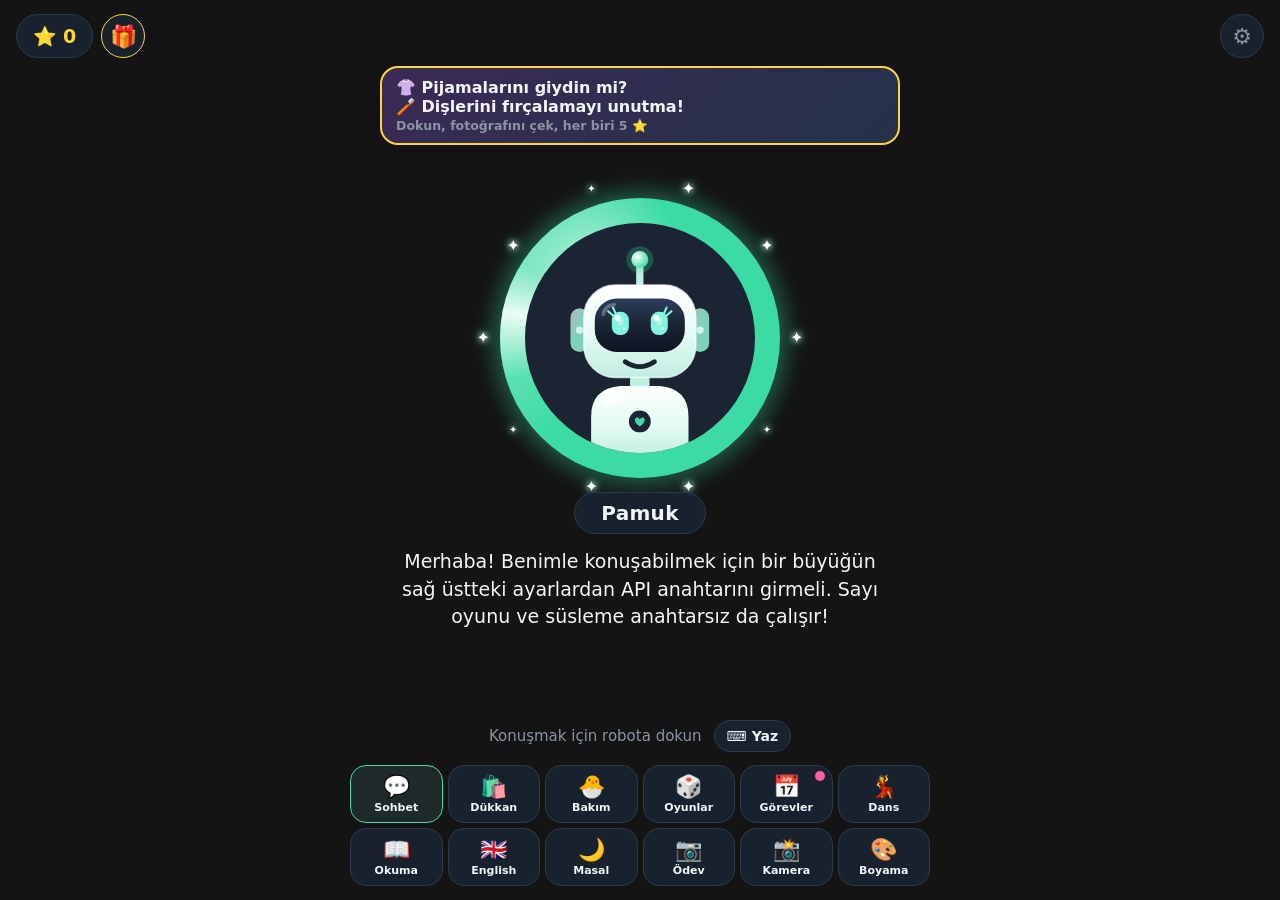
==== commit d574c3fe: "Bakımda 30 yeni yiyecek Co-Authored-By: Claude Opus 5.5 <noreply@anthropic.com> Claude-Session: http" ====
--- a/assets/index.html
+++ b/assets/index.html
@@ -303,6 +303,14 @@
   .pads { display: grid; grid-template-columns: 1fr 1fr; gap: 12px; margin: 14px auto 0; max-width: 340px; }
   .pad { aspect-ratio: 1; border-radius: 26px; border: 0; opacity: .45; transition: opacity .1s, transform .1s; touch-action: manipulation; }
   .pad.lit { opacity: 1; transform: scale(1.05); box-shadow: 0 0 30px currentColor; }
+  .snap { position: fixed; inset: 0; z-index: 80; background: #000; display: none; }
+  .snap.open { display: block; }
+  .snap video { width: 100%; height: 100%; object-fit: cover; }
+  .snapBar { position: absolute; left: 0; right: 0; bottom: 28px; display: flex; justify-content: space-around; align-items: center; }
+  .snapShot { width: 78px; height: 78px; border-radius: 50%; border: 6px solid #fff; background: #ff6b9a; }
+  .snapBtn { width: 54px; height: 54px; border-radius: 50%; border: 0; background: rgba(255,255,255,.25); color: #fff; font-size: 22px; }
+  .snap.flash::after { content: ""; position: absolute; inset: 0; background: #fff; animation: flash .3s forwards; }
+  @keyframes flash { to { opacity: 0; } }
   .figure { position: fixed; top: 64px; left: 12px; right: 12px; max-width: 460px; margin: 0 auto; z-index: 6; display: none;
     background: #fff; color: #1b2433; border-radius: 18px; padding: 10px 10px 8px; box-shadow: 0 10px 30px rgba(0,0,0,.45); }
   .figure.show { display: block; animation: pop .3s ease-out; }
@@ -423,6 +431,14 @@
   </div>
 
   <button class="reminder" id="reminder"></button>
+  <div class="snap" id="snap">
+    <video id="snapVideo" playsinline muted autoplay></video>
+    <div class="snapBar">
+      <button class="snapBtn ghost" id="snapClose" aria-label="Kapat">✕</button>
+      <button class="snapShot" id="snapShot" aria-label="Fotoğraf çek"></button>
+      <button class="snapBtn ghost" id="snapFlip" aria-label="Kamerayı çevir">🔄</button>
+    </div>
+  </div>
   <div class="figure" id="figure"><button class="figX" id="figX" aria-label="Şekli kapat">✕</button><div id="figBody"></div><small>Büyütmek için dokun</small></div>
   <div class="bubble" id="bubble"></div>
 
@@ -1463,6 +1479,35 @@
     }
     perform(text);
   };
+  // ---------- in-app camera: the child's phone may only allow this app, so no separate camera app is opened ----------
+  let snap = null;
+  async function snapPhoto(facing) {
+    if (!(navigator.mediaDevices && navigator.mediaDevices.getUserMedia)) return A.takePhoto();
+    snap = snap || { facing: "environment" };
+    if (facing) snap.facing = facing;
+    try {
+      if (snap.stream) snap.stream.getTracks().forEach((t) => t.stop());
+      snap.stream = await navigator.mediaDevices.getUserMedia({ video: { facingMode: snap.facing, width: { ideal: 1280 } }, audio: false });
+      $("snapVideo").srcObject = snap.stream;
+      $("snap").classList.add("open");
+    } catch (e) { snapStop(); A.takePhoto(); }
+  }
+  function snapStop() {
+    if (snap && snap.stream) snap.stream.getTracks().forEach((t) => t.stop());
+    snap = null; $("snap").classList.remove("open");
+  }
+  $("snapShot").addEventListener("click", () => {
+    const v = $("snapVideo"); if (!v.videoWidth) return;
+    const k = Math.min(1, 1280 / Math.max(v.videoWidth, v.videoHeight)), c = document.createElement("canvas");
+    c.width = Math.round(v.videoWidth * k); c.height = Math.round(v.videoHeight * k);
+    c.getContext("2d").drawImage(v, 0, 0, c.width, c.height);
+    const b64 = c.toDataURL("image/jpeg", 0.85).split(",")[1];
+    $("snap").classList.add("flash"); if (cfg().fx) playFx("bipbip");
+    setTimeout(() => { $("snap").classList.remove("flash"); snapStop(); window.onPhoto(b64); }, 250);
+  });
+  $("snapClose").addEventListener("click", () => { snapStop(); window.onPhotoCancel(); });
+  $("snapFlip").addEventListener("click", () => snapPhoto(snap && snap.facing === "user" ? "environment" : "user"));
+
   // ---------- figures: Claude may draw a simple SVG (angles, shapes, graphs) that is shown on screen ----------
   function takeFigure(text) {
     const m = text.match(/<svg[\s\S]*?<\/svg>/i);
@@ -1502,7 +1547,14 @@
   window.onPaused = () => { if (state !== "idle") setState("idle"); stopParty(); autoTurns = 0; updateGift(); careTick(); updateDots(); };
   window.startTalk = () => { if (anySheetOpen()) return; A.stopSpeaking(); autoTurns = 0; listenNow(); };
 
+  // If Android closed the app while the camera was open, the routine step waiting for its photo is restored.
+  function restoreRoutine() {
+    const p = loadJson("pendingRoutine", null);
+    A.set("pendingRoutine", "");
+    if (!routineVerify && p && Date.now() - p.t < 15 * 60000) routineVerify = { id: p.id, text: p.text, icon: p.icon, asked: false };
+  }
   window.onPhoto = (b64) => {
+    restoreRoutine();
     if (routineVerify && !routineVerify.asked) return verifyRoutinePhoto(b64);
     pendingImage = b64;
     bump("photos");
@@ -1512,7 +1564,7 @@
     autoTurns = 0;
     perform(msg, mode === "read" ? () => {} : listenNow);
   };
-  window.onPhotoCancel = () => { if (routineVerify && !routineVerify.asked) { routineVerify = null; show("", "Fotoğraf çekilmedi. Hazır olunca Görevler'den tekrar dene!"); } };
+  window.onPhotoCancel = () => { restoreRoutine(); if (routineVerify && !routineVerify.asked) { routineVerify = null; show("", "Fotoğraf çekilmedi. Hazır olunca Görevler'den tekrar dene!"); } };
   window.onPhotoError = (msg) => show("", msg);
   window.onOverlayDenied = () => show("", "Robotun ekranda gezmesi için izin verilmedi.");
 
@@ -1537,7 +1589,7 @@
   $("cam").addEventListener("click", () => {
     audio();
     A.stopSpeaking(); A.stopListening(); setState("idle");
-    A.takePhoto();
+    snapPhoto();
   });
   $("thumb").addEventListener("click", () => { pendingImage = null; $("thumb").classList.remove("show"); });
   document.querySelectorAll("[data-close]").forEach((b) => b.addEventListener("click", () => b.closest(".sheet").classList.remove("open")));
@@ -2009,7 +2061,23 @@
   const FOODS = [
     { icon: "🍎", name: "Elma", price: 1, hunger: 15 }, { icon: "🍉", name: "Karpuz", price: 2, hunger: 20, joy: 4 },
     { icon: "🥛", name: "Süt", price: 2, hunger: 22 }, { icon: "🥪", name: "Sandviç", price: 3, hunger: 35 },
-    { icon: "🍦", name: "Dondurma", price: 3, hunger: 20, joy: 15 }, { icon: "🍰", name: "Pasta", price: 4, hunger: 40, joy: 12 }
+    { icon: "🍦", name: "Dondurma", price: 3, hunger: 20, joy: 15 }, { icon: "🍰", name: "Pasta", price: 4, hunger: 40, joy: 12 },
+    { icon: "🍌", name: "Muz", price: 1, hunger: 14 }, { icon: "🍓", name: "Çilek", price: 1, hunger: 10, joy: 5 },
+    { icon: "🍇", name: "Üzüm", price: 1, hunger: 12, joy: 3 }, { icon: "🍊", name: "Portakal", price: 1, hunger: 14 },
+    { icon: "🍑", name: "Şeftali", price: 1, hunger: 13, joy: 3 }, { icon: "🍒", name: "Kiraz", price: 1, hunger: 10, joy: 5 },
+    { icon: "🥕", name: "Havuç", price: 1, hunger: 12, energy: 3 }, { icon: "🥒", name: "Salatalık", price: 1, hunger: 10 },
+    { icon: "🥚", name: "Haşlanmış yumurta", price: 2, hunger: 22, energy: 5 }, { icon: "🧀", name: "Peynir", price: 2, hunger: 20 },
+    { icon: "🥐", name: "Kruvasan", price: 2, hunger: 25, joy: 4 }, { icon: "🥨", name: "Simit", price: 2, hunger: 28 },
+    { icon: "🥞", name: "Krep", price: 3, hunger: 30, joy: 8 }, { icon: "🧇", name: "Waffle", price: 3, hunger: 30, joy: 10 },
+    { icon: "🍝", name: "Makarna", price: 3, hunger: 40 }, { icon: "🍕", name: "Pizza", price: 4, hunger: 45, joy: 10 },
+    { icon: "🍔", name: "Hamburger", price: 4, hunger: 45, joy: 8 }, { icon: "🍲", name: "Çorba", price: 3, hunger: 35, energy: 5 },
+    { icon: "🍚", name: "Pilav", price: 3, hunger: 38 }, { icon: "🥗", name: "Salata", price: 2, hunger: 25, energy: 6 },
+    { icon: "🍿", name: "Patlamış mısır", price: 2, hunger: 15, joy: 10 }, { icon: "🍪", name: "Kurabiye", price: 2, hunger: 15, joy: 10 },
+    { icon: "🍩", name: "Donut", price: 3, hunger: 20, joy: 14 }, { icon: "🧁", name: "Kek", price: 3, hunger: 22, joy: 14 },
+    { icon: "🍫", name: "Çikolata", price: 2, hunger: 12, joy: 14 }, { icon: "🍭", name: "Lolipop", price: 2, hunger: 8, joy: 16 },
+    { icon: "🍬", name: "Şeker", price: 1, hunger: 5, joy: 10 }, { icon: "🧃", name: "Meyve suyu", price: 2, hunger: 15, joy: 6 },
+    { icon: "🍋", name: "Limonata", price: 2, hunger: 12, joy: 8 }, { icon: "🫖", name: "Ihlamur", price: 2, hunger: 8, energy: 12 },
+    { icon: "🍯", name: "Ballı ekmek", price: 3, hunger: 28, energy: 8 }, { icon: "🎂", name: "Doğum günü pastası", price: 6, hunger: 50, joy: 30 }
   ];
   function moodText() {
     const n = cfg().botName;
@@ -2048,7 +2116,7 @@
     requestAnimationFrame(() => { fly.style.transform = `translate(${to.left + to.width / 2 - from.left - from.width / 2}px, ${to.top + to.height * 0.55 - from.top - 10}px) scale(.4)`; fly.style.opacity = ".2"; });
     setTimeout(() => {
       fly.remove();
-      care.hunger = Math.min(100, care.hunger + f.hunger); care.joy = Math.min(100, care.joy + (f.joy || 3));
+      care.hunger = Math.min(100, care.hunger + f.hunger); care.joy = Math.min(100, care.joy + (f.joy || 3)); if (f.energy) care.energy = Math.min(100, care.energy + f.energy);
       saveCare(); bump("feeds"); renderCare();
       if (cfg().fx) playFx("kikir");
       careSay(nameIt(pick(["Mmm, çok lezzetli!", "Ne güzel, teşekkür ederim!", "Nam nam nam!", "Bayıldım!"])));
@@ -2195,11 +2263,12 @@
       return;
     }
     routineVerify = { id, text, icon, asked: false };
+    A.set("pendingRoutine", JSON.stringify({ id, text, icon, t: Date.now() }));
     $("tasksSheet").classList.remove("open");
     const msg = `${icon} Harika! Şimdi bana göster: "${text}". Fotoğrafını çek!`;
     show("", msg);
     A.speak(`Harika! Şimdi bana göster. Fotoğrafını çek!`);
-    setTimeout(() => A.takePhoto(), 1600);
+    setTimeout(snapPhoto, 1600);
   });
   function verifyRoutinePhoto(b64) {
     const v = routineVerify;
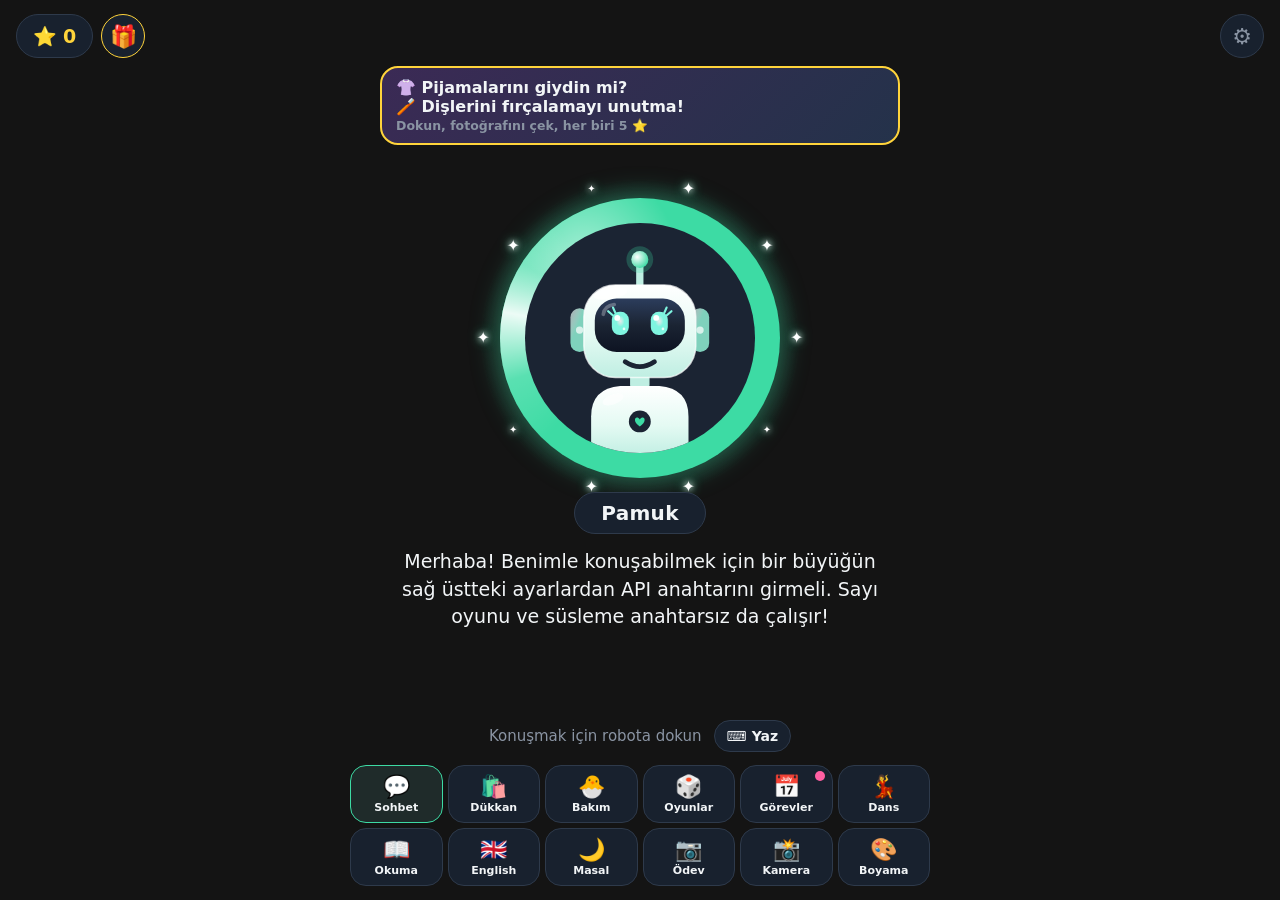
==== commit 317d927f: "Okulun 1. dönem 1. yazılı takvimi Co-Authored-By: Claude Opus 5.5 <noreply@anthropic.com> Claude-Ses" ====
--- a/assets/index.html
+++ b/assets/index.html
@@ -3042,8 +3042,18 @@
   const EXAM_WEEKS = { "1-1": ["2026-11-02", "2026-11-13"], "1-2": ["2027-01-04", "2027-01-15"], "2-1": ["2027-03-29", "2027-04-09"], "2-2": ["2027-06-07", "2027-06-18"] };
   const EXAM_LABEL = { "1-1": "1. dönem 1. yazılı", "1-2": "1. dönem 2. yazılı", "2-1": "2. dönem 1. yazılı", "2-2": "2. dönem 2. yazılı" };
   const NATIONAL = { "🔢 Matematik": { "1-1": "2026-11-11" }, "📝 Türkçe": { "2-2": "2027-06-08" } };
-  // MEB okul geneli ortak yazılı uygulama takvimi (5, 6, 7. sınıf), açıklandıkça eklenir.
-  const SCHOOL_DATES = { "🔬 Fen": { "1-1": "2026-11-03" }, "🌍 Sosyal": { "1-1": "2026-11-06" }, "📝 Türkçe": { "1-1": "2026-11-10" }, "🇬🇧 English": { "1-1": "2026-11-12" } };
+  // Şehit Fatih Soydan Ortaokulu 6. sınıf yazılı takvimi (okulun duyurusu), açıklandıkça eklenir.
+  const SCHOOL_DATES = { "📝 Türkçe": { "1-1": "2026-11-02" }, "🇬🇧 English": { "1-1": "2026-11-03" }, "🔬 Fen": { "1-1": "2026-11-04" }, "🌍 Sosyal": { "1-1": "2026-11-06" } };
+  const EXAM_PERIOD = { "📝 Türkçe-1-1": "2. ders", "🇬🇧 English-1-1": "2. ders", "🔬 Fen-1-1": "5. ders", "🌍 Sosyal-1-1": "2. ders" };
+  // Other lessons' exams: shown with date only.
+  const OTHER_EXAMS = [
+    ["Din Kültürü ve Ahlak Bilgisi", "2026-11-02", "5. ders"], ["Matematik ve Bilim Uygulamaları", "2026-11-03", "5. ders"],
+    ["Teknoloji Tasarım / Bilişim", "2026-11-04", "2. ders"], ["Kültür ve Medeniyet", "2026-11-05", "2. ders"],
+    ["Beden Eğitimi", "2026-11-05", "5. ders"], ["Ahlak ve Yurttaşlık", "2026-11-06", "5. ders"],
+    ["Sportif Etkinlikler", "2026-11-09", "3. ders"], ["Müzik", "2026-11-09", "6. ders"],
+    ["Peygamberimizin Hayatı", "2026-11-12", "3. ders"], ["Proje Uygulamaları", "2026-11-12", "6. ders"],
+    ["Görgü Kuralları ve Nezaket", "2026-11-13", "3. ders"]
+  ];
   // Which topics each exam covers, in teaching order (Maarif Modeli yıllık planına göre yaklaşık).
   const U = (subject, ...units) => units.flatMap((n) => Object.values(LESSONS[subject])[n - 1]);
   const EXAM_TOPICS = {
@@ -3080,7 +3090,7 @@
         if (daysUntil(end) < 0) continue;
         list.push({ id: subjName(subject) + "-" + term, subject, term, date, end, exact: !!exact, national: !!nat,
           kind: nat ? "Ülke geneli ortak sınav" : "Okul sınavı", title: `${subjName(subject)} · ${EXAM_LABEL[term]}`,
-          note: nat ? "Tüm Türkiye'de aynı gün. Sorular açık uçlu: işlemlerini ve cevaplarını yazarak vereceksin." : exact ? "Okul geneli ortak yazılı, 40 dakika." : "Sınav bu hafta aralığında; günü okul belirler.",
+          note: nat ? "Tüm Türkiye'de aynı gün. Sorular açık uçlu: işlemlerini ve cevaplarını yazarak vereceksin." : exact ? `Okul yazılısı${EXAM_PERIOD[subject + "-" + term] ? ", " + EXAM_PERIOD[subject + "-" + term] : ""}, 40 dakika.` : "Sınav bu hafta aralığında; günü okul belirler.",
           topics: EXAM_TOPICS[subject][term] });
         break;
       }
@@ -3133,8 +3143,14 @@
         <div class="chips">${e.topics.map((t) => `<button class="chip ${todaysTopics(e).includes(t) ? "on" : ""}" data-ex="${esc(e.id)}" data-extopic="${esc(t)}">${esc(t)}</button>`).join("")}</div>
         <div class="btns"><button class="btn primary" data-extest="${esc(e.id)}" ${hasKey ? "" : "disabled"}>📝 Deneme sınavı</button></div>
       </div>`;
-    }).join("") : `<p>Yaklaşan sınav yok. 🎉</p>`) +
+    }).join("") : `<p>Yaklaşan sınav yok. 🎉</p>`) + otherExamsHtml() +
       (hasKey ? "" : `<small>Ders anlatımı ve deneme sınavı için ayarlardan Claude API anahtarı girilmeli.</small>`);
+  }
+  function otherExamsHtml() {
+    const rows = OTHER_EXAMS.filter(([, d]) => daysUntil(d) >= 0);
+    if (!rows.length) return "";
+    return `<h3 class="unitHead">Diğer dersler</h3><div class="examCard">${rows.map(([n, d, h]) =>
+      `<div class="examTop" style="font-size:14px;margin:4px 0"><span>${esc(n)}</span><span class="examDays" title="${esc(h)}">${esc(fmtDay(d, { day: "numeric", month: "short" }))} · ${esc(h)}</span></div>`).join("")}</div>`;
   }
   function startExamLesson(e, topic) {
     if (!A.get("apiKey", "")) return;
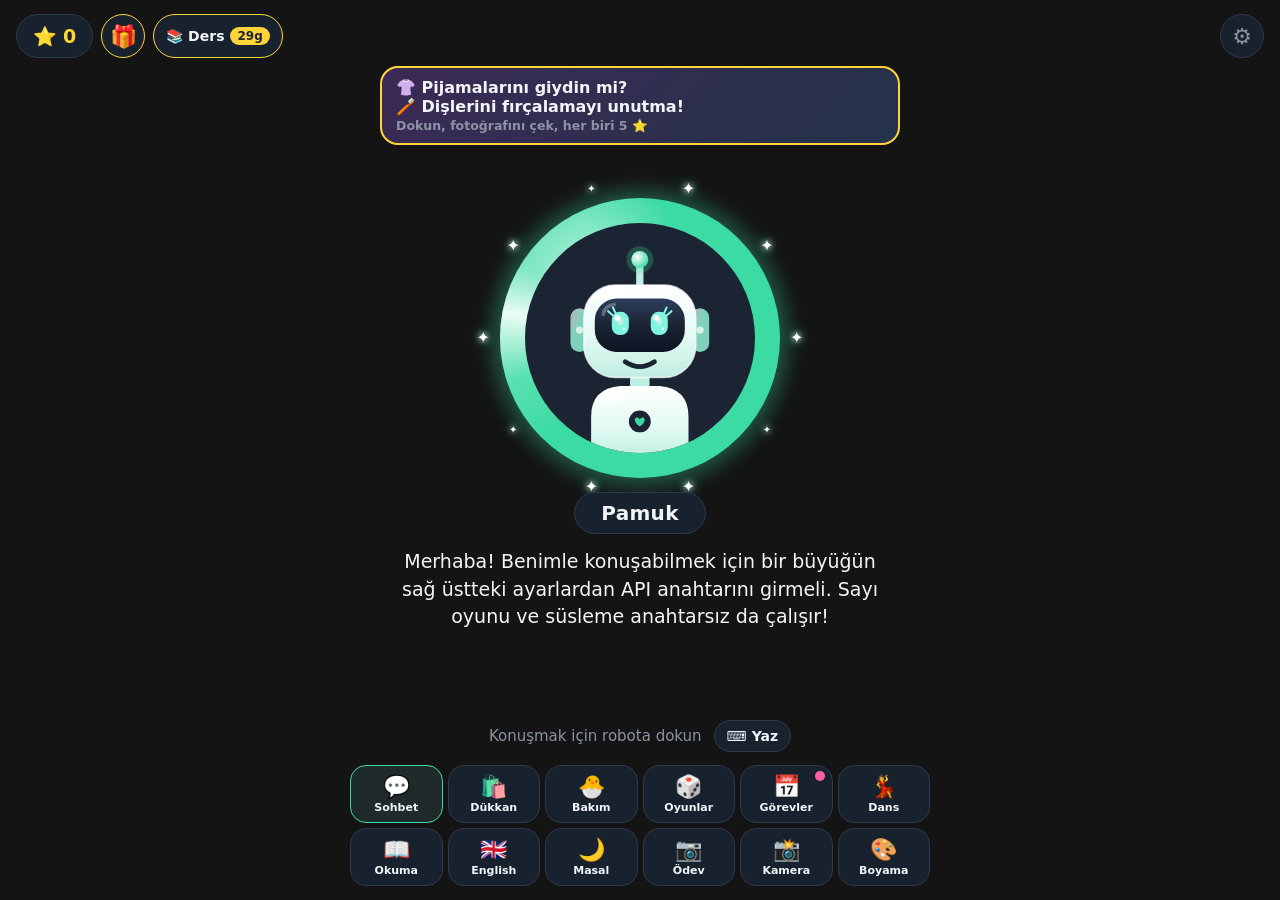
==== commit 8fa44330: "Sınavlar ve mini ders oyunlardan ayrıldı: üstte Ders düğmesi Co-Authored-By: Claude Opus 5.5 <norepl" ====
--- a/assets/index.html
+++ b/assets/index.html
@@ -171,6 +171,9 @@
   .tile small { color: var(--muted); font-weight: 600; margin-top: 2px; }
   .preview { width: 140px; aspect-ratio: 1; position: relative; margin: 6px auto 0; }
 
+  .examTopBtn { height: 44px; padding: 0 12px; border-radius: 22px; border: 1px solid var(--gold); background: var(--pill); color: var(--text); font-size: 14px; font-weight: 800; display: inline-flex; align-items: center; gap: 6px; }
+  .examTopBtn span:not(:empty) { background: #ffd43b; color: #1b2433; border-radius: 999px; padding: 2px 7px; font-size: 12px; }
+  .examTopBtn.soon { animation: pop 1.6s ease-in-out infinite; box-shadow: 0 0 14px rgba(255,212,59,.6); }
   .gift { width: 44px; height: 44px; border-radius: 50%; border: 1px solid var(--gold); background: var(--pill); font-size: 22px;
     display: none; place-items: center; animation: wiggle 1.2s ease-in-out infinite; }
   .gift.show { display: grid; }
@@ -414,6 +417,7 @@
     <div class="topLeft">
       <button class="stars" id="stars" aria-label="Yıldızlar ve rozetler">⭐ <span id="starCount">0</span></button>
       <button class="gift" id="gift" aria-label="Günlük hediye">🎁</button>
+      <button class="examTopBtn" id="examTop" aria-label="Ders ve sınavlar">📚 Ders<span id="examTopDays"></span></button>
     </div>
     <button class="gear" id="gear" aria-label="Ebeveyn ayarları">⚙</button>
   </div>
@@ -534,14 +538,12 @@
       <div class="grid">
         <button class="tile" data-mode="game"><b>🔢</b>Sayılar<small>Sayı soruları</small></button>
         <button class="tile" data-mode="riddle"><b>🧩</b>Bilmece<small>5 bilmece</small></button>
-        <button class="tile" id="examBtn"><b>📝</b>Sınavlarım<small>Tüm dersler</small></button>
         <button class="tile" data-mode="letters"><b>🔤</b>Harfler<small>Harf ve kelime</small></button>
         <button class="tile" id="memoryBtn"><b>🃏</b>Hafıza<small>Eşini bul</small></button>
         <button class="tile" id="quizBtn"><b>🏆</b>Bilgi yarışması<small>~100 soru</small></button>
         <button class="tile" id="wordsBtn"><b>🇬🇧</b>Kelime kartları<small>İngilizce</small></button>
         <button class="tile" id="anagramBtn"><b>🔠</b>Kelime avı<small>Harfleri diz</small></button>
         <button class="tile" id="simonBtn"><b>🎨</b>Renk hafızası<small>Sırayı tekrarla</small></button>
-        <button class="tile" id="lessonBtn"><b>🎓</b>Mini ders<small>6. sınıf konuları</small></button>
       </div>
       <div class="btns"><button class="btn ghost" data-close>Kapat</button></div>
     </div>
@@ -1064,11 +1066,13 @@
     setState("idle");
     if (then) return then();
     const c = cfg();
-    if (mode !== "story" && c.auto && autoTurns < 12 && !anySheetOpen()) {
+    // At start-up (greetings, messages) the mic stays off until she taps or talks herself.
+    if (userEngaged && mode !== "story" && c.auto && autoTurns < 12 && !anySheetOpen()) {
       autoTurns++;
       setTimeout(() => { if (state === "idle") listenNow(); }, 350);
     }
   }
+  let userEngaged = false;
   const anySheetOpen = () => !!document.querySelector(".sheet.open");
 
   function listenNow() {
@@ -1150,10 +1154,11 @@
   };
   function markMode(m) {
     document.querySelectorAll("[data-mode]").forEach((b) => b.classList.toggle("on", b.dataset.mode === m));
-    $("gamesBtn").classList.toggle("on", ["game", "riddle", "letters", "lesson", "exam"].includes(m));
+    $("gamesBtn").classList.toggle("on", ["game", "riddle", "letters"].includes(m));
     $("storyBtn").classList.toggle("on", ["story", "cowrite"].includes(m));
   }
   function setMode(m) {
+    userEngaged = true;
     A.stopSpeaking(); A.stopListening(); setState("idle");
     mode = m; game = null; riddle = null; letters = null; history = []; sessionCounted = false;
     body.classList.remove("numpadOn"); $("figure").classList.remove("show");
@@ -1545,7 +1550,7 @@
   window.onSpeakEnd = () => { stopMouth(); nextStep(); };
   window.onTtsError = (msg) => show("", msg);
   window.onPaused = () => { if (state !== "idle") setState("idle"); stopParty(); autoTurns = 0; updateGift(); careTick(); updateDots(); };
-  window.startTalk = () => { if (anySheetOpen()) return; A.stopSpeaking(); autoTurns = 0; listenNow(); };
+  window.startTalk = () => { userEngaged = true; if (anySheetOpen()) return; A.stopSpeaking(); autoTurns = 0; listenNow(); };
 
   // If Android closed the app while the camera was open, the routine step waiting for its photo is restored.
   function restoreRoutine() {
@@ -1571,6 +1576,7 @@
   // ---------- interaction ----------
   window.__tickle = () => { if (state === "idle") perform(pick(["[kıkır] Hihi, gıdıklanıyorum!", "[kıkır] Hahaha, dur dur, çok gıdıklanıyorum!", "[kıkır] Hihihi, bana gıdık yapma!"]), () => {}); };
   $("bot").addEventListener("click", () => {
+    userEngaged = true;
     audio();
     if (party) { stopParty(); return; } // tapping the robot ends the dance
     if (body.classList.contains("sleeping")) {
@@ -3034,7 +3040,6 @@
   $("wordsBtn").addEventListener("click", startWords);
   $("anagramBtn").addEventListener("click", anagramMenu);
   $("simonBtn").addEventListener("click", startSimon);
-  $("lessonBtn").addEventListener("click", lessonMenu);
 
   // ---------- exams: every subject's written exams, study plan, practice tests and reminders ----------
   // 2026-2027: ülke geneli ortak sınavlar (MEB ÖDSGM) yalnızca 6. sınıf Matematik (11 Kasım) ve Türkçe (8 Haziran).
@@ -3224,7 +3229,27 @@
     if (b.dataset.extopic) { const ex = find(b.dataset.ex); if (ex) startExamLesson(ex, b.dataset.extopic); }
     else if (b.dataset.extest) { const ex = find(b.dataset.extest); if (ex) startExamTest(ex); }
   });
-  $("examBtn").addEventListener("click", openExams);
+  $("examTop").addEventListener("click", () => {
+    openPlay("📚 Ders çalışma", "Sınavlarına hazırlan ya da istediğin konuyu Pamuk anlatsın.");
+    play = { kind: "study" };
+    const e = allExams()[0];
+    $("playBody").innerHTML = `<div class="grid">
+      <button class="tile" id="studyExams"><b>📝</b>Sınavlarım<small>${e ? esc(subjName(e.subject)) + ": " + esc(whenText(e)) : "Plan ve deneme"}</small></button>
+      <button class="tile" id="studyLesson"><b>🎓</b>Mini ders<small>6. sınıf konuları</small></button></div>`;
+  });
+  $("playBody").addEventListener("click", (ev) => {
+    if (!play || play.kind !== "study") return;
+    if (ev.target.closest("#studyExams")) openExams();
+    else if (ev.target.closest("#studyLesson")) lessonMenu();
+  });
+  function updateExamTop() {
+    const e = allExams()[0], el = $("examTopDays");
+    if (!e) { el.textContent = ""; return; }
+    const d = daysUntil(e.date);
+    el.textContent = d <= 0 ? "bugün" : d + "g";
+    $("examTop").classList.toggle("soon", d <= 3);
+  }
+  updateExamTop(); setInterval(updateExamTop, 600000);
   setTimeout(() => { planExamNotices(); announceExams(); }, 4000);
 
   // ---------- parent settings ----------
